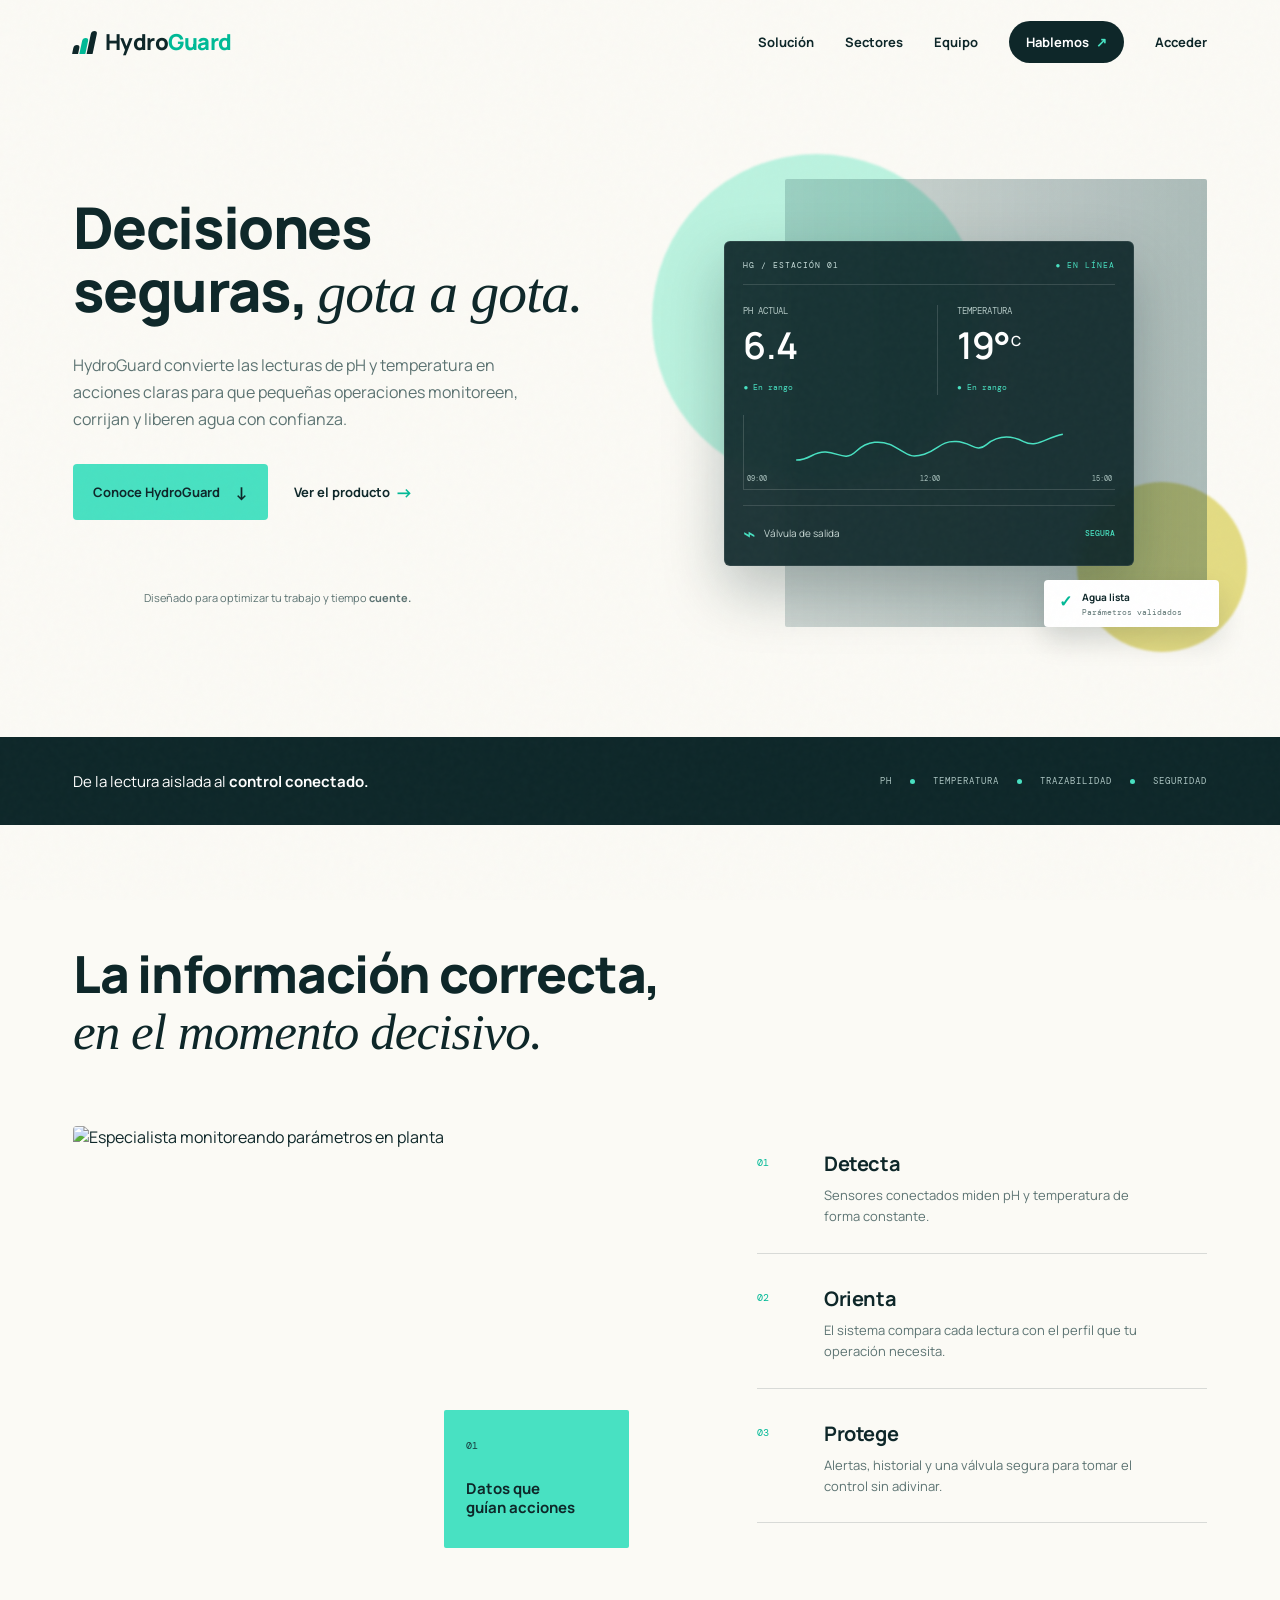
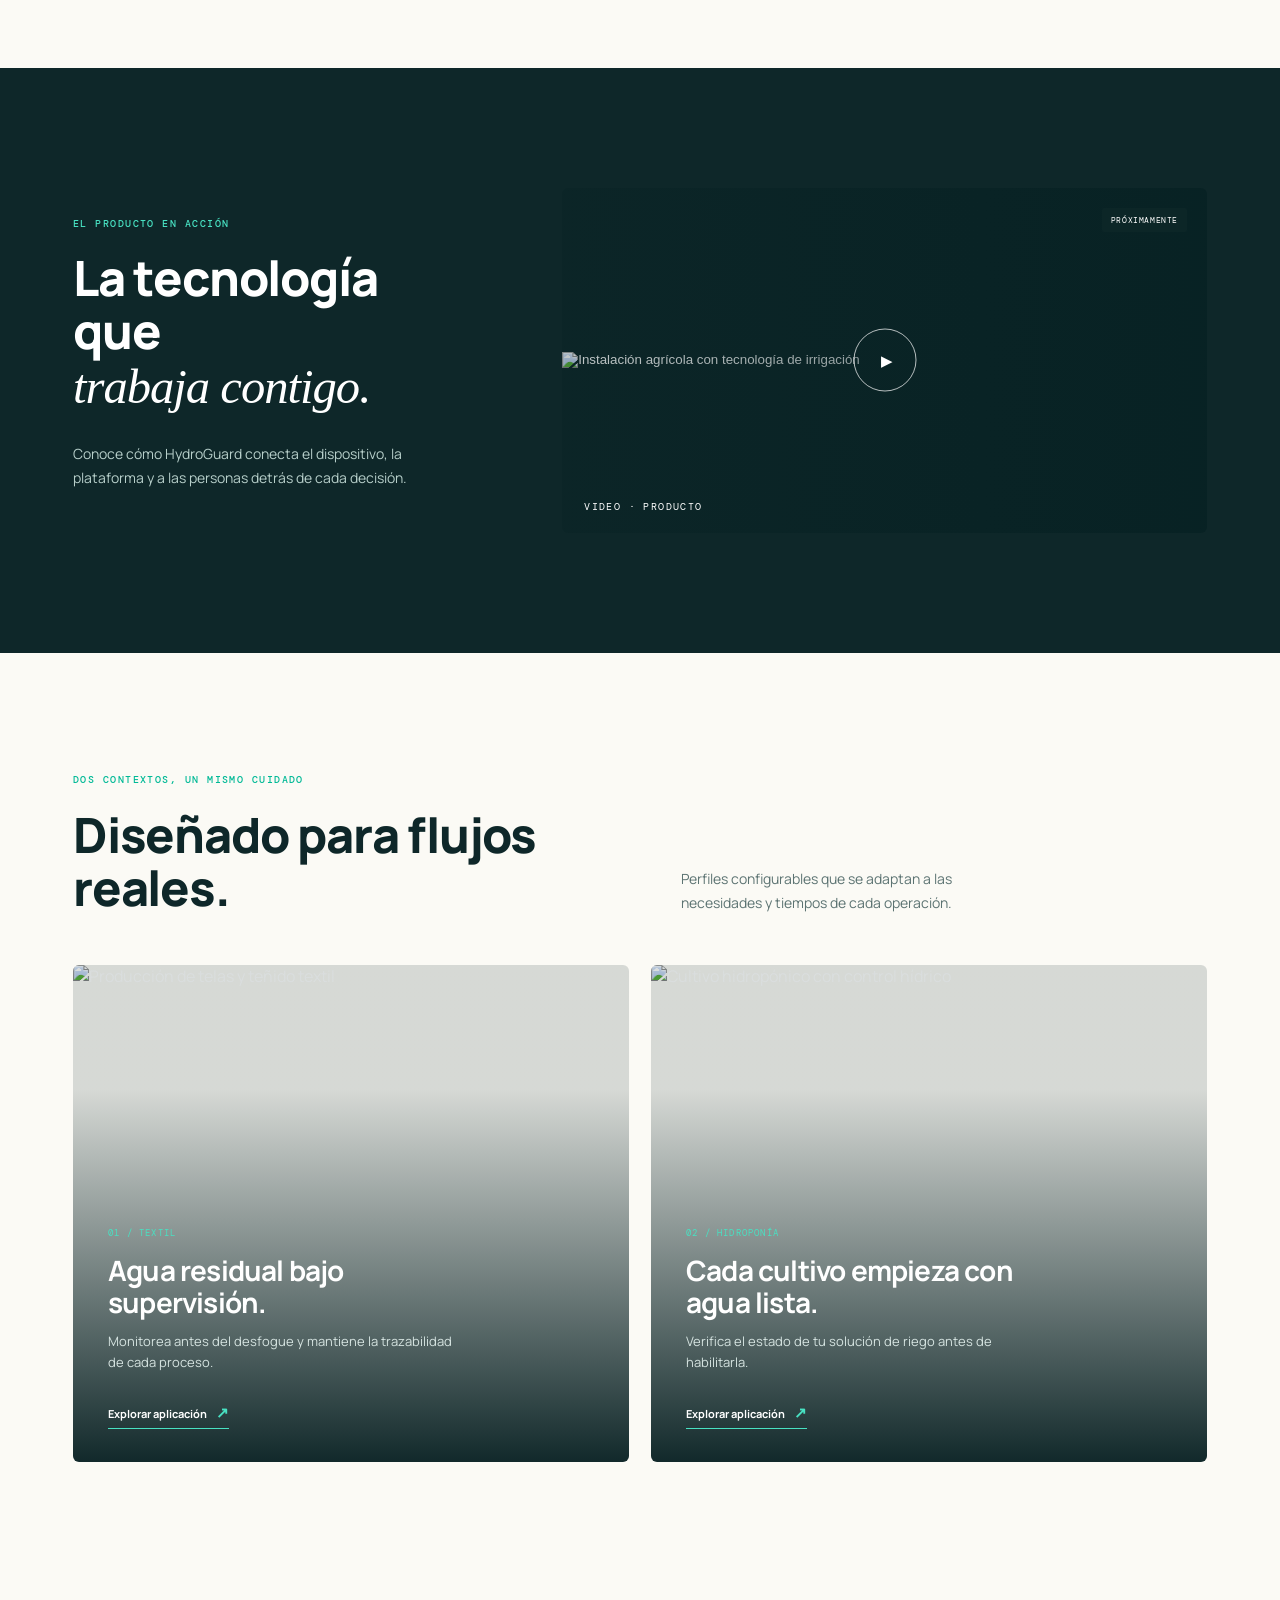
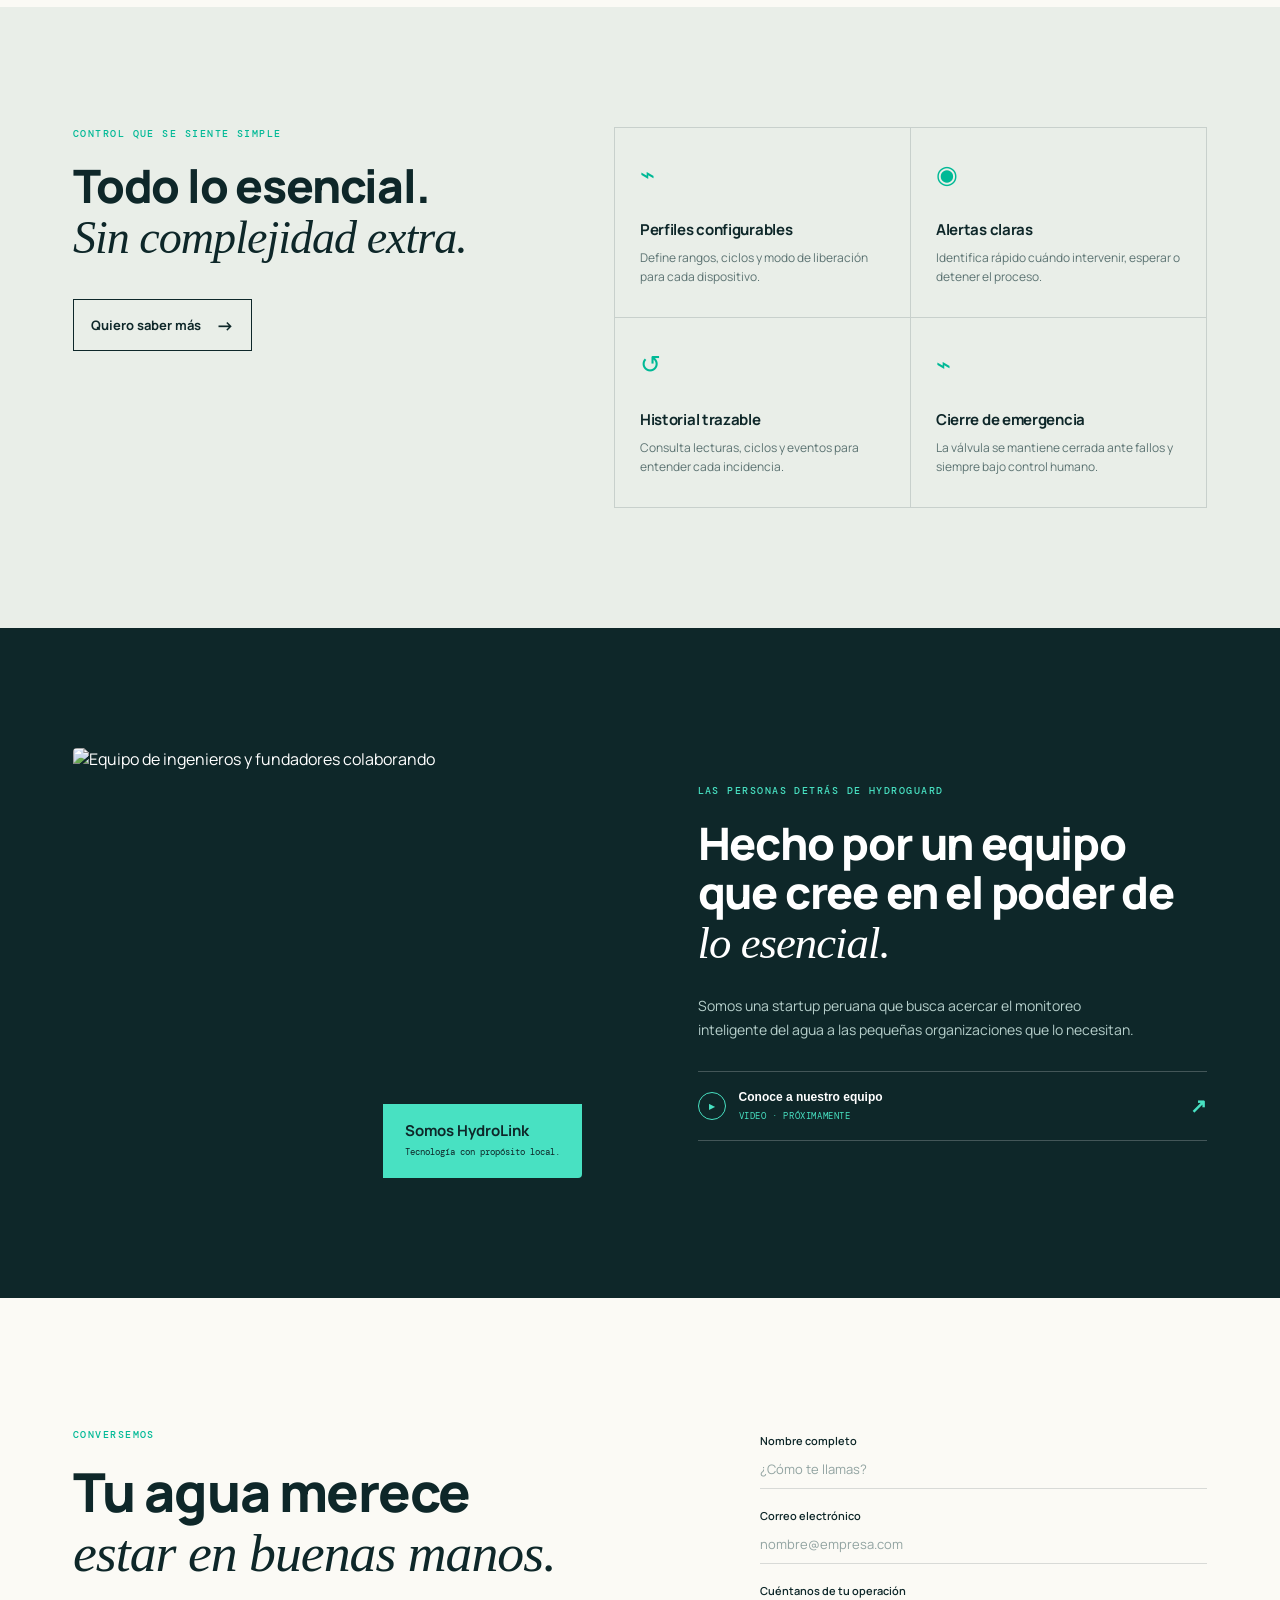
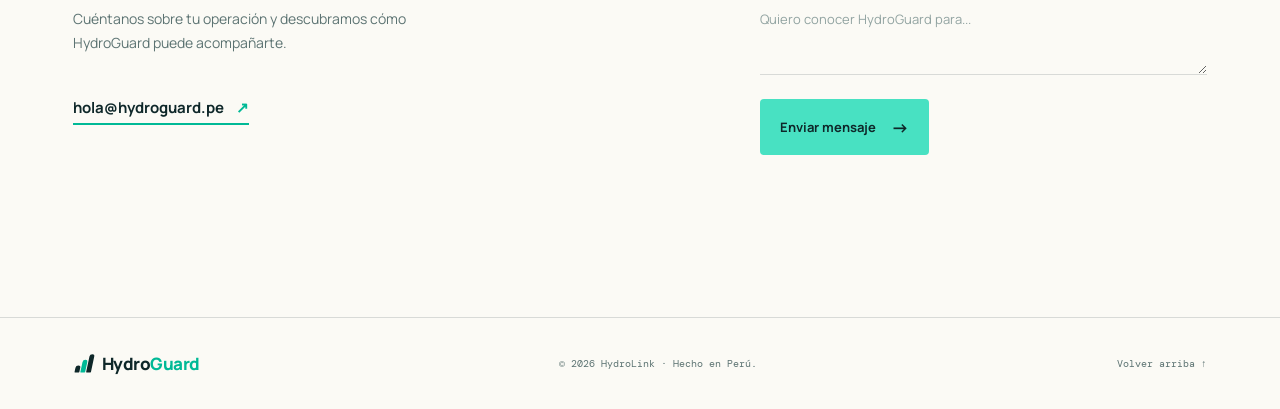
==== index.html @ d764e493 "fix(landing): link access to deployed frontend" ====
<!doctype html>
<html lang="es-PE">

<head>
  <meta charset="UTF-8" />
  <meta name="viewport" content="width=device-width, initial-scale=1.0" />
  <meta name="description"
    content="HydroGuard: monitoreo inteligente y seguro del agua para organizaciones textiles e hidropónicas." />
  <meta name="keywords"
    content="monitoreo de agua, control de pH, temperatura del agua, IoT, industria textil, hidroponía, trazabilidad" />
  <meta name="author" content="HydroLink" />
  <meta name="robots" content="index, follow" />
  <meta property="og:title" content="HydroGuard — Agua bajo control" />
  <meta property="og:description"
    content="Monitoreo, corrección controlada y trazabilidad del agua para pequeñas operaciones textiles e hidropónicas." />
  <meta property="og:locale" content="es_PE" />
  <title>HydroGuard — Agua bajo control</title>
  <link rel="icon" type="image/svg+xml"
    href="data:image/svg+xml,%3Csvg xmlns='http://www.w3.org/2000/svg' viewBox='0 0 24 24'%3E%3Crect x='2' y='14' width='5' height='8' rx='2' fill='%230e2729'/%3E%3Crect x='9.5' y='7' width='5' height='15' rx='2' fill='%2300b996'/%3E%3Crect x='17' y='0' width='5' height='22' rx='2' fill='%2348e1c2'/%3E%3C/svg%3E" />
  <link rel="preconnect" href="https://fonts.googleapis.com" />
  <link rel="preconnect" href="https://fonts.gstatic.com" crossorigin />
  <link
    href="https://fonts.googleapis.com/css2?family=DM+Mono:wght@400;500&family=Manrope:wght@400;500;600;700;800&display=swap"
    rel="stylesheet" />
  <link rel="stylesheet" href="styles.css" />
</head>

<body>
  <div class="page-noise" aria-hidden="true"></div>

  <header class="site-header">
    <a class="brand" href="#inicio" aria-label="HydroGuard, inicio">
      <span class="brand-mark"><span></span><span></span><span></span></span>
      <span>Hydro<span>Guard</span></span>
    </a>

    <button class="menu-toggle" type="button" aria-label="Abrir menú" aria-expanded="false"
      aria-controls="primary-navigation">
      <span></span><span></span>
    </button>

    <nav class="main-nav" id="primary-navigation" aria-label="Navegación principal">
      <a href="#solucion">Solución</a>
      <a href="#sectores">Sectores</a>
      <a href="#equipo">Equipo</a>
      <a class="nav-cta" href="#contacto">Hablemos <span>↗</span></a>
      <a href="https://hydroguard-admin-web-frontend.vercel.app/login">Acceder</a>
    </nav>
  </header>

  <main>
    <section class="hero" id="inicio">
      <div class="hero-copy reveal">
        <h1>Decisiones seguras, <em>gota a gota.</em></h1>
        <p class="hero-text">HydroGuard convierte las lecturas de pH y temperatura en acciones claras para que pequeñas
          operaciones monitoreen, corrijan y liberen agua con confianza.</p>
        <div class="hero-actions">
          <a class="button button-primary" href="#solucion">Conoce HydroGuard <span>↓</span></a>
          <a class="text-link" href="#producto">Ver el producto <span>→</span></a>
        </div>
        <div class="hero-trust">
          <div class="avatars" aria-hidden="true"><i></i><i></i><i></i></div>
          <p>Diseñado para optimizar tu trabajo y tiempo <strong>cuente.</strong></p>
        </div>
      </div>

      <div class="hero-visual reveal delay-1" role="img" aria-label="Panel ilustrativo de monitoreo HydroGuard">
        <div class="orb orb-one"></div>
        <div class="orb orb-two"></div>
        <div class="hero-image"></div>
        <div class="dashboard-card">
          <div class="dashboard-top"><span>HG / ESTACIÓN 01</span><span class="online">● EN LÍNEA</span></div>
          <div class="reading-grid">
            <div><small>pH actual</small><strong data-counter="6.4">6.4</strong><span class="status-good">● En
                rango</span></div>
            <div><small>Temperatura</small><strong><b data-counter="19">19</b>°<sup>C</sup></strong><span
                class="status-good">● En rango</span></div>
          </div>
          <div class="chart">
            <div class="chart-line"></div><span>09:00</span><span>12:00</span><span>15:00</span>
          </div>
          <div class="valve-row"><span class="valve-icon">⌁</span><span>Válvula de salida</span><strong>SEGURA</strong>
          </div>
        </div>
        <div class="floating-alert"><span>✓</span>
          <div><b>Agua lista</b><small>Parámetros validados</small></div>
        </div>
      </div>
    </section>

    <section class="impact-bar">
      <p>De la lectura aislada al <strong>control conectado.</strong></p>
      <div class="impact-items">
        <span>pH</span><i></i><span>Temperatura</span><i></i><span>Trazabilidad</span><i></i><span>Seguridad</span>
      </div>
    </section>

    <section class="solution section" id="solucion">
      <div class="section-heading reveal">
        <h2>La información correcta,<br /><em>en el momento decisivo.</em></h2>
      </div>
      <div class="solution-layout">
        <div class="solution-image reveal">
          <img src="https://images.unsplash.com/photo-1581091226825-a6a2a5aee158?auto=format&fit=crop&w=1100&q=80"
            alt="Especialista monitoreando parámetros en planta" loading="lazy" />
          <div class="image-badge"><span>01</span>
            <p>Datos que<br />guían acciones</p>
          </div>
        </div>
        <div class="solution-points">
          <article class="point reveal delay-1"><span>01</span>
            <div>
              <h3>Detecta</h3>
              <p>Sensores conectados miden pH y temperatura de forma constante.</p>
            </div>
          </article>
          <article class="point reveal delay-2"><span>02</span>
            <div>
              <h3>Orienta</h3>
              <p>El sistema compara cada lectura con el perfil que tu operación necesita.</p>
            </div>
          </article>
          <article class="point reveal delay-3"><span>03</span>
            <div>
              <h3>Protege</h3>
              <p>Alertas, historial y una válvula segura para tomar el control sin adivinar.</p>
            </div>
          </article>
        </div>
      </div>
    </section>

    <section class="product-video section-dark" id="producto">
      <div class="video-copy reveal">
        <p class="eyebrow">El producto en acción</p>
        <h2>La tecnología que<br /><em>trabaja contigo.</em></h2>
        <p>Conoce cómo HydroGuard conecta el dispositivo, la plataforma y a las personas detrás de cada decisión.</p>
      </div>
      <button class="video-placeholder reveal delay-1" type="button" data-video="Producto HydroGuard"
        aria-label="Reproducir video sobre el producto">
        <img src="https://images.unsplash.com/photo-1466611653911-95081537e5b7?auto=format&fit=crop&w=1200&q=85"
          alt="Instalación agrícola con tecnología de irrigación" loading="lazy" />
        <span class="play-button">▶</span><span class="video-label">VIDEO · PRODUCTO</span><span
          class="coming-soon">Próximamente</span>
      </button>
    </section>

    <section class="sectors section" id="sectores">
      <div class="sectors-intro reveal">
        <p class="eyebrow">Dos contextos, un mismo cuidado</p>
        <h2>Diseñado para flujos reales.</h2>
        <p>Perfiles configurables que se adaptan a las necesidades y tiempos de cada operación.</p>
      </div>
      <div class="sector-cards">
        <article class="sector-card textile reveal"><img
            src="https://images.unsplash.com/photo-1649588287826-4a94276afe4c?q=80&w=1170&auto=format&fit=crop&ixlib=rb-4.1.0&ixid=M3wxMjA3fDB8MHxwaG90by1wYWdlfHx8fGVufDB8fHx8fA%3D%3D"
            alt="Producción de telas y teñido textil" loading="lazy" />
          <div class="sector-content"><span class="sector-number">01 / TEXTIL</span>
            <h3>Agua residual bajo supervisión.</h3>
            <p>Monitorea antes del desfogue y mantiene la trazabilidad de cada proceso.</p><a href="https://hydroguard-admin-web-frontend.vercel.app/login">Explorar
              aplicación <span>↗</span></a>
          </div>
        </article>
        <article class="sector-card hydro reveal delay-1"><img
            src="https://images.unsplash.com/photo-1581115684262-0cd0e7d6a6b8?q=80&w=687&auto=format&fit=crop&ixlib=rb-4.1.0&ixid=M3wxMjA3fDB8MHxwaG90by1wYWdlfHx8fGVufDB8fHx8fA%3D%3D"
            alt="Cultivo hidropónico con control hídrico" loading="lazy" />
          <div class="sector-content"><span class="sector-number">02 / HIDROPONÍA</span>
            <h3>Cada cultivo empieza con agua lista.</h3>
            <p>Verifica el estado de tu solución de riego antes de habilitarla.</p><a href="https://hydroguard-admin-web-frontend.vercel.app/login">Explorar
              aplicación <span>↗</span></a>
          </div>
        </article>
      </div>
    </section>

    <section class="features section">
      <div class="features-copy reveal">
        <p class="eyebrow">Control que se siente simple</p>
        <h2>Todo lo esencial.<br /><em>Sin complejidad extra.</em></h2><a class="button button-outline"
          href="#contacto">Quiero saber más <span>→</span></a>
      </div>
      <div class="feature-grid">
        <article class="feature reveal delay-1"><span class="feature-icon">⌁</span>
          <h3>Perfiles configurables</h3>
          <p>Define rangos, ciclos y modo de liberación para cada dispositivo.</p>
        </article>
        <article class="feature reveal delay-2"><span class="feature-icon">◉</span>
          <h3>Alertas claras</h3>
          <p>Identifica rápido cuándo intervenir, esperar o detener el proceso.</p>
        </article>
        <article class="feature reveal delay-3"><span class="feature-icon">↺</span>
          <h3>Historial trazable</h3>
          <p>Consulta lecturas, ciclos y eventos para entender cada incidencia.</p>
        </article>
        <article class="feature reveal delay-4"><span class="feature-icon">⌁</span>
          <h3>Cierre de emergencia</h3>
          <p>La válvula se mantiene cerrada ante fallos y siempre bajo control humano.</p>
        </article>
      </div>
    </section>

    <section class="team section-dark" id="equipo">
      <div class="team-image reveal"><img
          src="https://images.unsplash.com/photo-1521737711867-e3b97375f902?auto=format&fit=crop&w=1100&q=85"
          alt="Equipo de ingenieros y fundadores colaborando" loading="lazy" />
        <div class="team-image-caption">Somos HydroLink<br /><span>Tecnología con propósito local.</span></div>
      </div>
      <div class="team-content reveal delay-1">
        <p class="eyebrow">Las personas detrás de HydroGuard</p>
        <h2>Hecho por un equipo que cree en el poder de <em>lo esencial.</em></h2>
        <p>Somos una startup peruana que busca acercar el monitoreo inteligente del agua a las pequeñas organizaciones
          que lo necesitan.</p><button class="team-video-link" type="button" data-video="El equipo HydroLink"><span
            class="mini-play">▶</span><span>Conoce a nuestro equipo<br /><small>VIDEO ·
              PRÓXIMAMENTE</small></span><b>↗</b></button>
      </div>
    </section>

    <section class="contact section" id="contacto">
      <div class="contact-title reveal">
        <p class="eyebrow">Conversemos</p>
        <h2>Tu agua merece<br /><em>estar en buenas manos.</em></h2>
        <p>Cuéntanos sobre tu operación y descubramos cómo HydroGuard puede acompañarte.</p><a class="email-link"
          href="mailto:hola@hydroguard.pe">hola@hydroguard.pe <span>↗</span></a>
      </div>
      <form class="contact-form reveal delay-1" id="contact-form" novalidate>
        <label>Nombre completo<input type="text" name="name" placeholder="¿Cómo te llamas?" required /></label>
        <label>Correo electrónico<input type="email" name="email" placeholder="nombre@empresa.com" required /></label>
        <label>Cuéntanos de tu operación<textarea name="message" placeholder="Quiero conocer HydroGuard para..."
            rows="3" required></textarea></label>
        <button class="button button-primary" type="submit">Enviar mensaje <span>→</span></button>
        <p class="form-message" role="status" aria-live="polite"></p>
      </form>
    </section>
  </main>

  <footer><a class="brand" href="#inicio"><span
        class="brand-mark"><span></span><span></span><span></span></span><span>Hydro<span>Guard</span></span></a>
    <p>© <span id="year"></span> HydroLink · Hecho en Perú.</p><a href="#inicio">Volver arriba ↑</a>
  </footer>

  <dialog class="video-modal" id="video-modal">
    <div class="modal-content">
      <button class="modal-close" type="button" aria-label="Cerrar">×</button>
      <span class="modal-play">▶</span>
      <p class="eyebrow">VIDEO PRÓXIMAMENTE</p>
      <h2 id="modal-title">Video</h2>
      <p>Este espacio está reservado para el video oficial.</p>
    </div>
  </dialog>
  <script src="script.js"></script>
</body>

</html>
---- styles.css ----
:root {
  --ink: #0e2729;
  --ink-2: #163b3d;
  --aqua: #48e1c2;
  --aqua-deep: #00b996;
  --cream: #f4f1e8;
  --paper: #fbfaf5;
  --line: rgba(14, 39, 41, 0.15);
  --muted: #5c7372;
  --heading: 'Manrope', sans-serif;
  --mono: 'DM Mono', monospace;
}

* {
  box-sizing: border-box;
}

html {
  scroll-behavior: smooth;
  scroll-padding-top: 90px;
}

body {
  margin: 0;
  background: var(--paper);
  color: var(--ink);
  font-family: var(--heading);
  overflow-x: hidden;
}

.page-noise {
  pointer-events: none;
  position: fixed;
  z-index: 5;
  inset: 0;
  opacity: 0.028;
  background-image: url("data:image/svg+xml,%3Csvg viewBox='0 0 180 180' xmlns='http://www.w3.org/2000/svg'%3E%3Cfilter id='n'%3E%3CfeTurbulence type='fractalNoise' baseFrequency='.8' numOctaves='4' stitchTiles='stitch'/%3E%3C/filter%3E%3Crect width='100%25' height='100%25' filter='url(%23n)' opacity='.8'/%3E%3C/svg%3E");
}

.site-header {
  height: 84px;
  max-width: 1360px;
  margin: auto;
  padding: 0 5.7vw;
  display: flex;
  align-items: center;
  justify-content: space-between;
  position: relative;
  z-index: 10;
}

.brand {
  font-weight: 800;
  font-size: 22px;
  letter-spacing: -0.5px;
  text-decoration: none;
  color: var(--ink);
  display: flex;
  align-items: center;
  gap: 10px;
}

.brand > span:last-child span {
  color: var(--aqua-deep);
}

.brand-mark {
  display: inline-flex;
  align-items: flex-end;
  gap: 2px;
  width: 22px;
  height: 24px;
}

.brand-mark span {
  display: block;
  width: 6px;
  background: var(--ink);
  border-radius: 5px 5px 1px 1px;
  transform: skew(-12deg);
}

.brand-mark span:nth-child(1) { height: 9px; }
.brand-mark span:nth-child(2) { height: 16px; background: var(--aqua-deep); }
.brand-mark span:nth-child(3) { height: 23px; }

.main-nav {
  display: flex;
  align-items: center;
  gap: 31px;
}

.main-nav a {
  color: var(--ink);
  font-size: 13px;
  font-weight: 700;
  text-decoration: none;
  transition: color 0.2s ease;
}

.main-nav a:hover {
  color: var(--aqua-deep);
}

.main-nav .nav-cta {
  background: var(--ink);
  color: #fff;
  border-radius: 99px;
  padding: 12px 17px;
  transition: background 0.2s ease, transform 0.2s ease;
}

.main-nav .nav-cta:hover {
  background: var(--ink-2);
  color: #fff;
  transform: translateY(-2px);
}

.nav-cta span {
  color: var(--aqua);
  margin-left: 4px;
}

.menu-toggle {
  display: none;
  background: none;
  border: 0;
  width: 42px;
  height: 40px;
  cursor: pointer;
}

.menu-toggle span {
  display: block;
  width: 26px;
  height: 2px;
  background: var(--ink);
  margin: 6px auto;
  transition: transform 0.25s ease;
}

.hero {
  max-width: 1360px;
  min-height: 650px;
  margin: auto;
  padding: 70px 5.7vw 85px;
  display: grid;
  grid-template-columns: 1fr 1.06fr;
  align-items: center;
  gap: 55px;
}

.eyebrow {
  font: 500 10px var(--mono);
  letter-spacing: 1.45px;
  text-transform: uppercase;
  margin: 0 0 21px;
  color: var(--aqua-deep);
}

.pulse {
  width: 7px;
  height: 7px;
  background: var(--aqua-deep);
  display: inline-block;
  border-radius: 50%;
  margin-right: 8px;
  box-shadow: 0 0 0 4px rgba(0, 185, 150, 0.13);
  animation: pulse 2s infinite;
}

.hero h1,
.section h2,
.section-dark h2 {
  font-size: clamp(38px, 4.5vw, 64px);
  line-height: 1.1;
  letter-spacing: -1.6px;
  margin: 0;
  font-weight: 800;
}

.hero h1 em,
.section h2 em,
.section-dark h2 em {
  font-family: Georgia, serif;
  font-weight: 400;
  letter-spacing: -1px;
  font-style: italic;
}

.hero-text {
  font-size: 16px;
  line-height: 1.7;
  max-width: 490px;
  color: var(--muted);
  margin: 27px 0 31px;
}

.hero-actions {
  display: flex;
  align-items: center;
  gap: 26px;
}

.button {
  border: 0;
  text-decoration: none;
  display: inline-flex;
  align-items: center;
  justify-content: center;
  gap: 15px;
  padding: 16px 20px;
  border-radius: 4px;
  font: 700 13px var(--heading);
  cursor: pointer;
  transition: transform 0.25s, background 0.25s, box-shadow 0.25s;
}

.button:hover {
  transform: translateY(-3px);
  box-shadow: 0 8px 20px rgba(0, 185, 150, 0.25);
}

.button-primary {
  color: var(--ink);
  background: var(--aqua);
}

.button-primary span,
.button-outline span {
  font-size: 18px;
}

.text-link {
  color: var(--ink);
  text-decoration: none;
  font-size: 13px;
  font-weight: 700;
  display: inline-flex;
  align-items: center;
  transition: color 0.2s ease;
}

.text-link:hover {
  color: var(--aqua-deep);
}

.text-link span {
  color: var(--aqua-deep);
  font-size: 18px;
  margin-left: 5px;
  transition: transform 0.2s ease;
}

.text-link:hover span {
  transform: translateX(4px);
}

.hero-trust {
  display: flex;
  align-items: center;
  margin-top: 65px;
  gap: 12px;
}

.hero-trust p {
  font-size: 11px;
  color: var(--muted);
  margin: 0;
}

.avatars {
  display: flex;
}

.avatars i {
  display: block;
  width: 25px;
  height: 25px;
  border-radius: 50%;
  border: 2px solid var(--paper);
  margin-left: -8px;
  background-size: cover;
  background-position: center;
}

.avatars i:first-child {
  margin: 0;
  background-image: url('https://images.unsplash.com/photo-1494790108377-be9c29b29330?auto=format&fit=crop&w=100&q=70');
}

.avatars i:nth-child(2) {
  background-image: url('https://images.unsplash.com/photo-1500648767791-00dcc994a43e?auto=format&fit=crop&w=100&q=70');
}

.avatars i:last-child {
  background-image: url('https://images.unsplash.com/photo-1534528741775-53994a69daeb?auto=format&fit=crop&w=100&q=70');
}

.hero-visual {
  height: 498px;
  position: relative;
  display: flex;
  align-items: center;
  justify-content: center;
}

.hero-image {
  position: absolute;
  width: 76%;
  height: 90%;
  right: 0;
  top: 5%;
  background: linear-gradient(90deg, rgba(5, 54, 57, 0.18), rgba(5, 54, 57, 0.32)),
    url('https://images.unsplash.com/photo-1563920443079-783e5c786b83?auto=format&fit=crop&w=1200&q=85') center/cover;
  border-radius: 2px;
}

.orb {
  position: absolute;
  border-radius: 50%;
  filter: blur(1px);
}

.orb-one {
  width: 330px;
  height: 330px;
  background: #bbf2df;
  left: 0;
  top: 0;
}

.orb-two {
  width: 170px;
  height: 170px;
  background: #e3db83;
  right: -40px;
  bottom: 0;
}

.dashboard-card {
  z-index: 1;
  width: min(410px, 85%);
  padding: 18px;
  background: rgba(14, 39, 41, 0.93);
  backdrop-filter: blur(8px);
  color: #fff;
  border-radius: 6px;
  box-shadow: 0 25px 60px rgba(7, 36, 38, 0.27);
  align-self: center;
  border: 1px solid rgba(255, 255, 255, 0.08);
}

.dashboard-top {
  display: flex;
  justify-content: space-between;
  font: 400 8px var(--mono);
  letter-spacing: 1px;
  color: #c7ddda;
  border-bottom: 1px solid rgba(255, 255, 255, 0.13);
  padding-bottom: 14px;
}

.online {
  color: var(--aqua);
}

.reading-grid {
  display: grid;
  grid-template-columns: 1fr 1fr;
  gap: 15px;
  padding: 20px 0;
}

.reading-grid div + div {
  border-left: 1px solid rgba(255, 255, 255, 0.14);
  padding-left: 19px;
}

.reading-grid small {
  display: block;
  color: #b2c7c4;
  font: 400 9px var(--mono);
  text-transform: uppercase;
}

.reading-grid strong {
  display: block;
  font: 600 37px var(--heading);
  letter-spacing: -0.8px;
  margin: 3px 0;
}

.reading-grid strong b {
  font: inherit;
}

.reading-grid sup {
  font-size: 14px;
}

.status-good {
  font: 400 8px var(--mono);
  color: var(--aqua);
}

.chart {
  height: 75px;
  border-left: 1px solid rgba(255, 255, 255, 0.15);
  border-bottom: 1px solid rgba(255, 255, 255, 0.15);
  position: relative;
  display: flex;
  justify-content: space-between;
  align-items: flex-end;
  padding: 0 3px 6px;
  color: #a9c1bd;
  font: 7px var(--mono);
}

.chart-line {
  position: absolute;
  left: 0;
  right: 0;
  top: 14px;
  height: 40px;
  background: url("data:image/svg+xml,%3Csvg viewBox='0 0 360 54' xmlns='http://www.w3.org/2000/svg'%3E%3Cpath d='M0 42 C20 42 22 30 40 31 S66 44 81 30 S115 14 133 24 S153 40 173 34 S194 16 216 17 S242 33 257 21 S289 8 307 17 S336 12 360 7' fill='none' stroke='%2348e1c2' stroke-width='2'/%3E%3C/svg%3E") center/100% 100% no-repeat;
}

.valve-row {
  display: flex;
  gap: 8px;
  align-items: center;
  margin-top: 15px;
  padding-top: 13px;
  border-top: 1px solid rgba(255, 255, 255, 0.13);
  font-size: 10px;
  color: #c8d8d5;
}

.valve-row strong {
  margin-left: auto;
  color: var(--aqua);
  font: 500 8px var(--mono);
}

.valve-icon {
  color: var(--aqua);
  font-size: 21px;
}

.floating-alert {
  position: absolute;
  z-index: 2;
  display: flex;
  gap: 10px;
  right: -12px;
  bottom: 25px;
  background: #fff;
  padding: 10px 15px;
  box-shadow: 0 13px 28px rgba(3, 30, 30, 0.15);
  min-width: 175px;
  border-radius: 4px;
}

.floating-alert > span {
  color: var(--aqua-deep);
  font-weight: bold;
}

.floating-alert b,
.floating-alert small {
  display: block;
}

.floating-alert b {
  font-size: 10px;
}

.floating-alert small {
  font: 8px var(--mono);
  color: var(--muted);
  margin-top: 3px;
}

.impact-bar {
  background: var(--ink);
  color: #fff;
  min-height: 88px;
  padding: 0 5.7vw;
  display: flex;
  align-items: center;
  justify-content: space-between;
  gap: 25px;
}

.impact-bar p {
  font-size: 15px;
  margin: 0;
}

.impact-items {
  display: flex;
  align-items: center;
  gap: 18px;
  font: 9px var(--mono);
  letter-spacing: 1px;
  text-transform: uppercase;
  color: #acc5c2;
}

.impact-items i {
  width: 5px;
  height: 5px;
  border-radius: 50%;
  background: var(--aqua);
}

.section {
  max-width: 1360px;
  margin: auto;
  padding: 120px 5.7vw;
}

.section-heading {
  display: flex;
  align-items: flex-end;
  justify-content: space-between;
  margin-bottom: 65px;
}

.section-heading h2 {
  font-size: clamp(34px, 4vw, 54px);
  letter-spacing: -1.2px;
}

.solution-layout {
  display: grid;
  grid-template-columns: 1.05fr 0.85fr;
  gap: 10vw;
  align-items: center;
}

.solution-image {
  position: relative;
  height: 422px;
}

.solution-image img {
  width: 89%;
  height: 100%;
  object-fit: cover;
  border-radius: 4px;
}

.image-badge {
  position: absolute;
  right: 0;
  bottom: 0;
  background: var(--aqua);
  padding: 22px;
  width: 185px;
  min-height: 138px;
  border-radius: 2px;
}

.image-badge span {
  font: 10px var(--mono);
  color: var(--ink-2);
}

.image-badge p {
  font-size: 15px;
  line-height: 1.3;
  margin: 25px 0 0;
  font-weight: 700;
}

.solution-points {
  display: grid;
  gap: 31px;
}

.point {
  display: grid;
  grid-template-columns: 48px 1fr;
  gap: 19px;
  padding-bottom: 25px;
  border-bottom: 1px solid var(--line);
}

.point > span {
  font: 10px var(--mono);
  color: var(--aqua-deep);
  padding-top: 6px;
}

.point h3 {
  font-size: 20px;
  margin: 0 0 8px;
  letter-spacing: -0.4px;
}

.point p {
  color: var(--muted);
  font-size: 13px;
  line-height: 1.65;
  margin: 0;
  max-width: 320px;
}

.section-dark {
  background: var(--ink);
  color: #fff;
  padding: 120px max(5.7vw, calc((100vw - 1205px) / 2));
  display: grid;
  grid-template-columns: 0.75fr 1.25fr;
  gap: 8vw;
  align-items: center;
}

.section-dark .eyebrow {
  color: var(--aqua);
}

.section-dark h2 {
  font-size: clamp(34px, 3.8vw, 52px);
  letter-spacing: -1.2px;
}

.video-copy > p:last-child {
  color: #b7cfca;
  font-size: 14px;
  line-height: 1.7;
  max-width: 360px;
  margin-top: 28px;
}

.video-placeholder {
  padding: 0;
  border: 0;
  background: none;
  cursor: pointer;
  height: 345px;
  position: relative;
  text-align: left;
  color: #fff;
  overflow: hidden;
  border-radius: 6px;
}

.video-placeholder:after {
  content: '';
  position: absolute;
  inset: 0;
  background: linear-gradient(90deg, rgba(4, 31, 33, 0.25), rgba(4, 31, 33, 0.63));
}

.video-placeholder img {
  width: 100%;
  height: 100%;
  object-fit: cover;
  transition: transform 0.5s;
}

.video-placeholder:hover img {
  transform: scale(1.04);
}

.play-button,
.video-label,
.coming-soon {
  position: absolute;
  z-index: 1;
}

.play-button {
  left: 50%;
  top: 50%;
  transform: translate(-50%, -50%);
  width: 63px;
  height: 63px;
  border: 1px solid rgba(255, 255, 255, 0.7);
  border-radius: 50%;
  display: grid;
  place-items: center;
  padding-left: 4px;
  font-size: 15px;
  transition: background 0.25s, border-color 0.25s, transform 0.25s;
}

.video-placeholder:hover .play-button {
  background: var(--aqua);
  color: var(--ink);
  border-color: var(--aqua);
  transform: translate(-50%, -50%) scale(1.08);
}

.video-label {
  left: 22px;
  bottom: 20px;
  font: 10px var(--mono);
  letter-spacing: 1.4px;
}

.coming-soon {
  right: 20px;
  top: 20px;
  background: rgba(14, 39, 41, 0.75);
  padding: 7px 9px;
  font: 8px var(--mono);
  letter-spacing: 0.6px;
  text-transform: uppercase;
  border-radius: 2px;
}

.sectors {
  padding-bottom: 145px;
}

.sectors-intro {
  display: grid;
  grid-template-columns: 1.1fr 1fr;
  gap: 30px;
  align-items: end;
  margin-bottom: 50px;
}

.sectors-intro .eyebrow {
  grid-column: span 2;
  margin-bottom: -8px;
}

.sectors-intro h2 {
  font-size: clamp(34px, 3.8vw, 52px);
  letter-spacing: -1.2px;
}

.sectors-intro > p:last-child {
  font-size: 14px;
  line-height: 1.7;
  color: var(--muted);
  max-width: 345px;
  margin: 0;
}

.sector-cards {
  display: grid;
  grid-template-columns: 1fr 1fr;
  gap: 22px;
}

.sector-card {
  min-height: 497px;
  position: relative;
  overflow: hidden;
  color: #fff;
  border-radius: 6px;
}

.sector-card:after {
  content: '';
  position: absolute;
  inset: 0;
  background: linear-gradient(0deg, rgba(3, 28, 30, 0.94), rgba(3, 28, 30, 0.15) 75%);
}

.sector-card img {
  position: absolute;
  inset: 0;
  width: 100%;
  height: 100%;
  object-fit: cover;
  transition: transform 0.6s ease;
}

.sector-card:hover img {
  transform: scale(1.05);
}

.sector-content {
  position: absolute;
  z-index: 1;
  left: 35px;
  right: 35px;
  bottom: 33px;
}

.sector-number {
  font: 9px var(--mono);
  letter-spacing: 1.2px;
  color: var(--aqua);
}

.sector-content h3 {
  font-size: 28px;
  letter-spacing: -0.8px;
  max-width: 330px;
  line-height: 1.15;
  margin: 13px 0;
}

.sector-content p {
  font-size: 13px;
  line-height: 1.6;
  color: #d5e3e0;
  max-width: 345px;
}

.sector-content a {
  display: inline-block;
  color: #fff;
  margin-top: 16px;
  font-size: 11px;
  font-weight: 700;
  text-decoration: none;
  border-bottom: 1px solid var(--aqua);
  padding-bottom: 5px;
  transition: color 0.2s ease;
}

.sector-content a:hover {
  color: var(--aqua);
}

.sector-content a span {
  color: var(--aqua);
  margin-left: 7px;
  font-size: 15px;
  transition: transform 0.2s ease;
  display: inline-block;
}

.sector-content a:hover span {
  transform: translate(2px, -2px);
}

.features {
  display: grid;
  grid-template-columns: 0.94fr 1.35fr;
  gap: 10vw;
  background: #e9eee8;
  max-width: none;
  padding-left: max(5.7vw, calc((100vw - 1205px) / 2));
  padding-right: max(5.7vw, calc((100vw - 1205px) / 2));
}

.features h2 {
  font-size: clamp(34px, 3.6vw, 50px);
  margin-bottom: 35px;
  letter-spacing: -1.2px;
}

.button-outline {
  color: var(--ink);
  border: 1px solid var(--ink);
  border-radius: 0;
  background: transparent;
  padding: 13px 17px;
  transition: all 0.25s ease;
}

.button-outline:hover {
  background: var(--ink);
  color: #fff;
}

.feature-grid {
  display: grid;
  grid-template-columns: 1fr 1fr;
  gap: 0;
  border-top: 1px solid var(--line);
  border-left: 1px solid var(--line);
}

.feature {
  padding: 28px 25px;
  min-height: 190px;
  border-right: 1px solid var(--line);
  border-bottom: 1px solid var(--line);
  transition: background 0.2s ease;
}

.feature:hover {
  background: rgba(255, 255, 255, 0.4);
}

.feature-icon {
  color: var(--aqua-deep);
  font-size: 25px;
}

.feature h3 {
  font-size: 15px;
  margin: 28px 0 8px;
  letter-spacing: -0.3px;
}

.feature p {
  font-size: 12px;
  line-height: 1.65;
  color: var(--muted);
  margin: 0;
}

.team {
  grid-template-columns: 1fr 1fr;
  gap: 9vw;
}

.team-image {
  height: 430px;
  position: relative;
  border-radius: 4px;
  overflow: hidden;
}

.team-image img {
  height: 100%;
  width: 100%;
  object-fit: cover;
  filter: grayscale(0.25);
}

.team-image-caption {
  position: absolute;
  bottom: 0;
  right: 0;
  padding: 18px 22px;
  background: var(--aqua);
  color: var(--ink);
  font-size: 15px;
  font-weight: 700;
  line-height: 1.25;
}

.team-image-caption span {
  font: 400 9px var(--mono);
}

.team-content h2 {
  font-size: clamp(34px, 3.5vw, 50px);
  letter-spacing: -1.2px;
}

.team-content > p:last-of-type {
  color: #b6cfcb;
  line-height: 1.7;
  font-size: 14px;
  margin: 25px 0 30px;
  max-width: 440px;
}

.team-video-link {
  border: 0;
  border-top: 1px solid rgba(255, 255, 255, 0.22);
  border-bottom: 1px solid rgba(255, 255, 255, 0.22);
  background: transparent;
  color: #fff;
  width: 100%;
  padding: 16px 0;
  display: flex;
  align-items: center;
  text-align: left;
  gap: 13px;
  cursor: pointer;
  transition: background 0.2s ease;
}

.team-video-link:hover {
  background: rgba(255, 255, 255, 0.04);
}

.mini-play {
  width: 28px;
  height: 28px;
  border: 1px solid var(--aqua);
  color: var(--aqua);
  border-radius: 50%;
  display: grid;
  place-items: center;
  font-size: 8px;
}

.team-video-link span:nth-child(2) {
  font-size: 12px;
  font-weight: 700;
  line-height: 1.5;
}

.team-video-link small {
  font: 9px var(--mono);
  letter-spacing: 0.6px;
  color: var(--aqua);
}

.team-video-link b {
  margin-left: auto;
  color: var(--aqua);
  font-size: 20px;
  transition: transform 0.2s ease;
}

.team-video-link:hover b {
  transform: translate(2px, -2px);
}

.contact {
  display: grid;
  grid-template-columns: 1.1fr 0.9fr;
  gap: 11vw;
  padding-top: 130px;
  padding-bottom: 125px;
}

.contact h2 {
  font-size: clamp(38px, 4.2vw, 56px);
  letter-spacing: -1.2px;
  margin-bottom: 24px;
}

.contact-title > p:last-of-type {
  font-size: 14px;
  line-height: 1.7;
  color: var(--muted);
  max-width: 385px;
}

.email-link {
  display: inline-block;
  color: var(--ink);
  font-size: 15px;
  font-weight: 700;
  text-decoration: none;
  border-bottom: 2px solid var(--aqua-deep);
  margin-top: 28px;
  padding-bottom: 5px;
  transition: color 0.2s ease;
}

.email-link:hover {
  color: var(--aqua-deep);
}

.email-link span {
  color: var(--aqua-deep);
  margin-left: 9px;
  display: inline-block;
  transition: transform 0.2s ease;
}

.email-link:hover span {
  transform: translate(2px, -2px);
}

.contact-form {
  display: grid;
  gap: 19px;
  padding-top: 5px;
}

.contact-form label {
  font: 600 11px var(--heading);
  color: var(--ink);
}

.contact-form input,
.contact-form textarea {
  display: block;
  width: 100%;
  border: 0;
  border-bottom: 1px solid var(--line);
  background: transparent;
  padding: 12px 0 10px;
  font: 13px var(--heading);
  outline: 0;
  color: var(--ink);
  resize: vertical;
  transition: border-color 0.2s ease;
}

.contact-form input:focus,
.contact-form textarea:focus {
  border-color: var(--aqua-deep);
}

.contact-form input::placeholder,
.contact-form textarea::placeholder {
  color: #91a3a1;
}

.contact-form .button {
  justify-self: start;
  margin-top: 5px;
}

.form-message {
  margin: 0;
  font-size: 13px;
  color: var(--aqua-deep);
  min-height: 18px;
  font-weight: 600;
}

footer {
  border-top: 1px solid var(--line);
  padding: 29px 5.7vw;
  display: flex;
  justify-content: space-between;
  align-items: center;
  gap: 25px;
}

footer .brand {
  font-size: 17px;
}

footer .brand-mark {
  transform: scale(0.8);
  margin-right: -3px;
}

footer p,
footer > a:last-child {
  font: 10px var(--mono);
  color: var(--muted);
  text-decoration: none;
  transition: color 0.2s ease;
}

footer > a:last-child:hover {
  color: var(--aqua-deep);
}

.video-modal {
  border: 0;
  background: transparent;
  padding: 0;
  width: min(580px, calc(100% - 35px));
  color: #fff;
  overflow: visible;
}

.video-modal::backdrop {
  background: rgba(4, 20, 21, 0.8);
  backdrop-filter: blur(5px);
}

.modal-content {
  position: relative;
  background: var(--ink);
  padding: 60px 40px 50px;
  text-align: center;
  box-shadow: 0 20px 70px rgba(0, 0, 0, 0.45);
  border: 1px solid rgba(72, 225, 194, 0.2);
  border-radius: 8px;
}

.modal-content h2 {
  font-size: 32px;
  margin: 18px 0 8px;
  letter-spacing: -0.8px;
}

.modal-content p:last-child {
  color: #b8cbc8;
  font-size: 14px;
}

.modal-play {
  display: grid;
  place-items: center;
  margin: auto;
  width: 55px;
  height: 55px;
  border: 1px solid var(--aqua);
  color: var(--aqua);
  border-radius: 50%;
  font-size: 13px;
}

.modal-close {
  position: absolute;
  right: 16px;
  top: 16px;
  width: 36px;
  height: 36px;
  border-radius: 50%;
  border: 1px solid rgba(255, 255, 255, 0.2);
  background: rgba(255, 255, 255, 0.08);
  color: #fff;
  font-size: 22px;
  display: flex;
  align-items: center;
  justify-content: center;
  cursor: pointer;
  transition: all 0.2s ease;
  line-height: 1;
}

.modal-close:hover {
  background: var(--aqua);
  color: var(--ink);
  border-color: var(--aqua);
}

.reveal {
  opacity: 0;
  transform: translateY(24px);
  transition: opacity 0.7s ease, transform 0.7s ease;
}

.reveal.is-visible {
  opacity: 1;
  transform: translateY(0);
}

.delay-1 { transition-delay: 0.12s; }
.delay-2 { transition-delay: 0.22s; }
.delay-3 { transition-delay: 0.32s; }
.delay-4 { transition-delay: 0.42s; }

@keyframes pulse {
  50% {
    box-shadow: 0 0 0 8px rgba(0, 185, 150, 0);
  }
}

@media (prefers-reduced-motion: reduce) {
  .reveal {
    opacity: 1 !important;
    transform: none !important;
    transition: none !important;
  }
}

@media (max-width: 800px) {
  .site-header {
    height: 72px;
  }
  .menu-toggle {
    display: block;
  }
  .main-nav {
    display: none;
    position: absolute;
    top: 67px;
    left: 5.7vw;
    right: 5.7vw;
    padding: 18px;
    background: var(--ink);
    flex-direction: column;
    align-items: stretch;
    gap: 14px;
    box-shadow: 0 18px 30px rgba(0, 0, 0, 0.15);
    border-radius: 6px;
  }
  .main-nav.open {
    display: flex;
  }
  .main-nav a {
    color: #fff;
    padding: 7px;
  }
  .main-nav .nav-cta {
    text-align: center;
    background: var(--aqua);
    color: var(--ink);
  }
  .hero {
    grid-template-columns: 1fr;
    padding-top: 55px;
    gap: 45px;
  }
  .hero-visual {
    height: 410px;
  }
  .hero-image {
    width: 84%;
  }
  .dashboard-card {
    margin-left: -20px;
  }
  .impact-bar {
    padding-top: 23px;
    padding-bottom: 23px;
    flex-direction: column;
    align-items: flex-start;
  }
  .impact-items {
    gap: 10px;
    flex-wrap: wrap;
  }
  .section {
    padding-top: 85px;
    padding-bottom: 85px;
  }
  .section-heading {
    margin-bottom: 40px;
  }
  .solution-layout,
  .section-dark,
  .features,
  .team,
  .contact {
    grid-template-columns: 1fr;
    gap: 45px;
  }
  .solution-image {
    height: 370px;
  }
  .section-dark {
    padding-top: 80px;
    padding-bottom: 80px;
  }
  .video-placeholder {
    height: 280px;
  }
  .sectors-intro {
    grid-template-columns: 1fr;
    gap: 15px;
  }
  .sectors-intro .eyebrow {
    grid-column: auto;
    margin-bottom: 5px;
  }
  .sector-cards {
    grid-template-columns: 1fr;
  }
  .sector-card {
    min-height: 415px;
  }
  .features {
    gap: 45px;
  }
  .team-image {
    height: 330px;
  }
  .contact {
    gap: 50px;
  }
  footer {
    flex-wrap: wrap;
  }
  .contact-form .button {
    width: 100%;
  }
}

@media (max-width: 490px) {
  .hero {
    padding-top: 35px;
  }
  .hero h1 {
    letter-spacing: -1px;
  }
  .hero h1 em {
    letter-spacing: -0.6px;
  }
  .hero-actions {
    align-items: flex-start;
    flex-direction: column;
    gap: 18px;
  }
  .hero-trust {
    margin-top: 40px;
  }
  .hero-visual {
    height: 350px;
  }
  .dashboard-card {
    width: 92%;
    padding: 14px;
  }
  .reading-grid strong {
    font-size: 31px;
  }
  .floating-alert {
    right: -3px;
    bottom: 6px;
  }
  .solution-image {
    height: 290px;
  }
  .solution-image img {
    width: 93%;
  }
  .image-badge {
    padding: 15px;
    min-height: 105px;
    width: 150px;
  }
  .image-badge p {
    font-size: 12px;
    margin-top: 16px;
  }
  .video-placeholder {
    height: 225px;
  }
  .feature-grid {
    grid-template-columns: 1fr;
  }
  .sector-content {
    left: 24px;
    right: 24px;
  }
  .contact h2 {
    letter-spacing: -1px;
  }
  .contact h2 em {
    letter-spacing: -0.6px;
  }
}
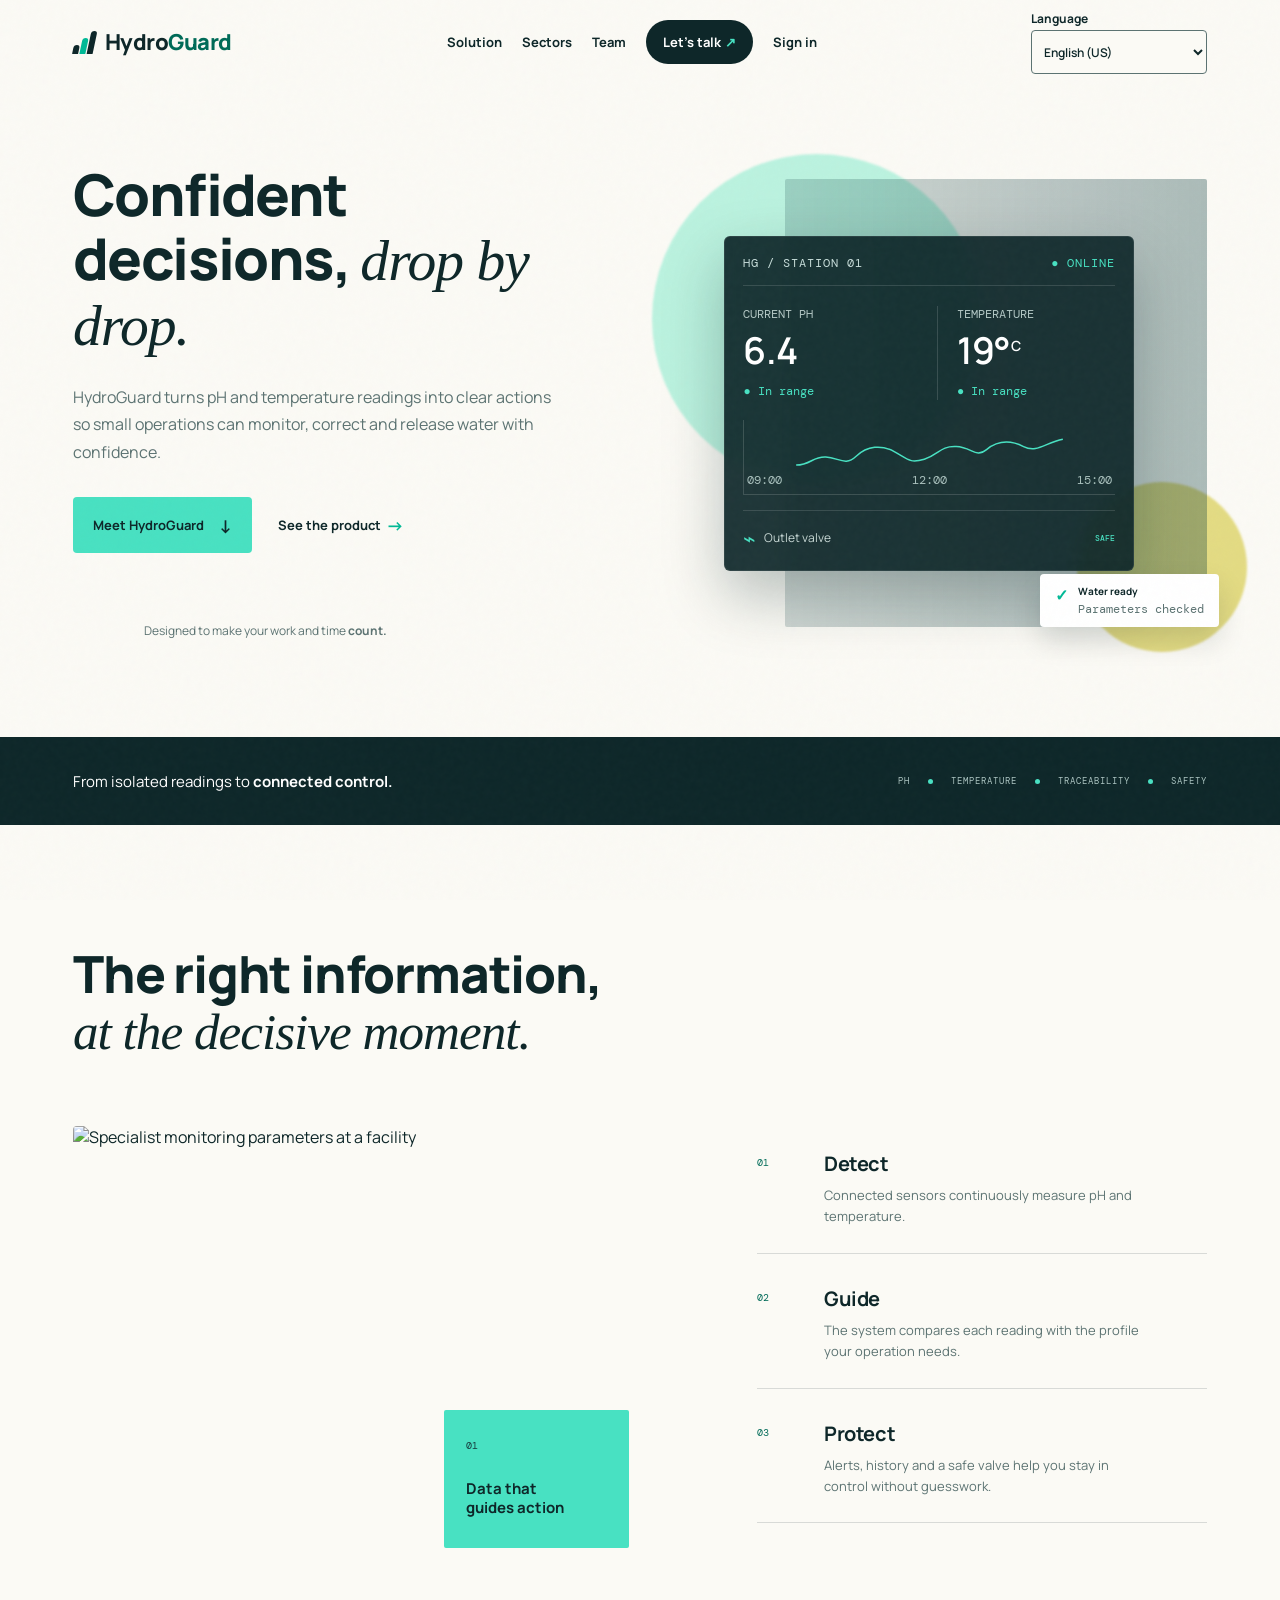
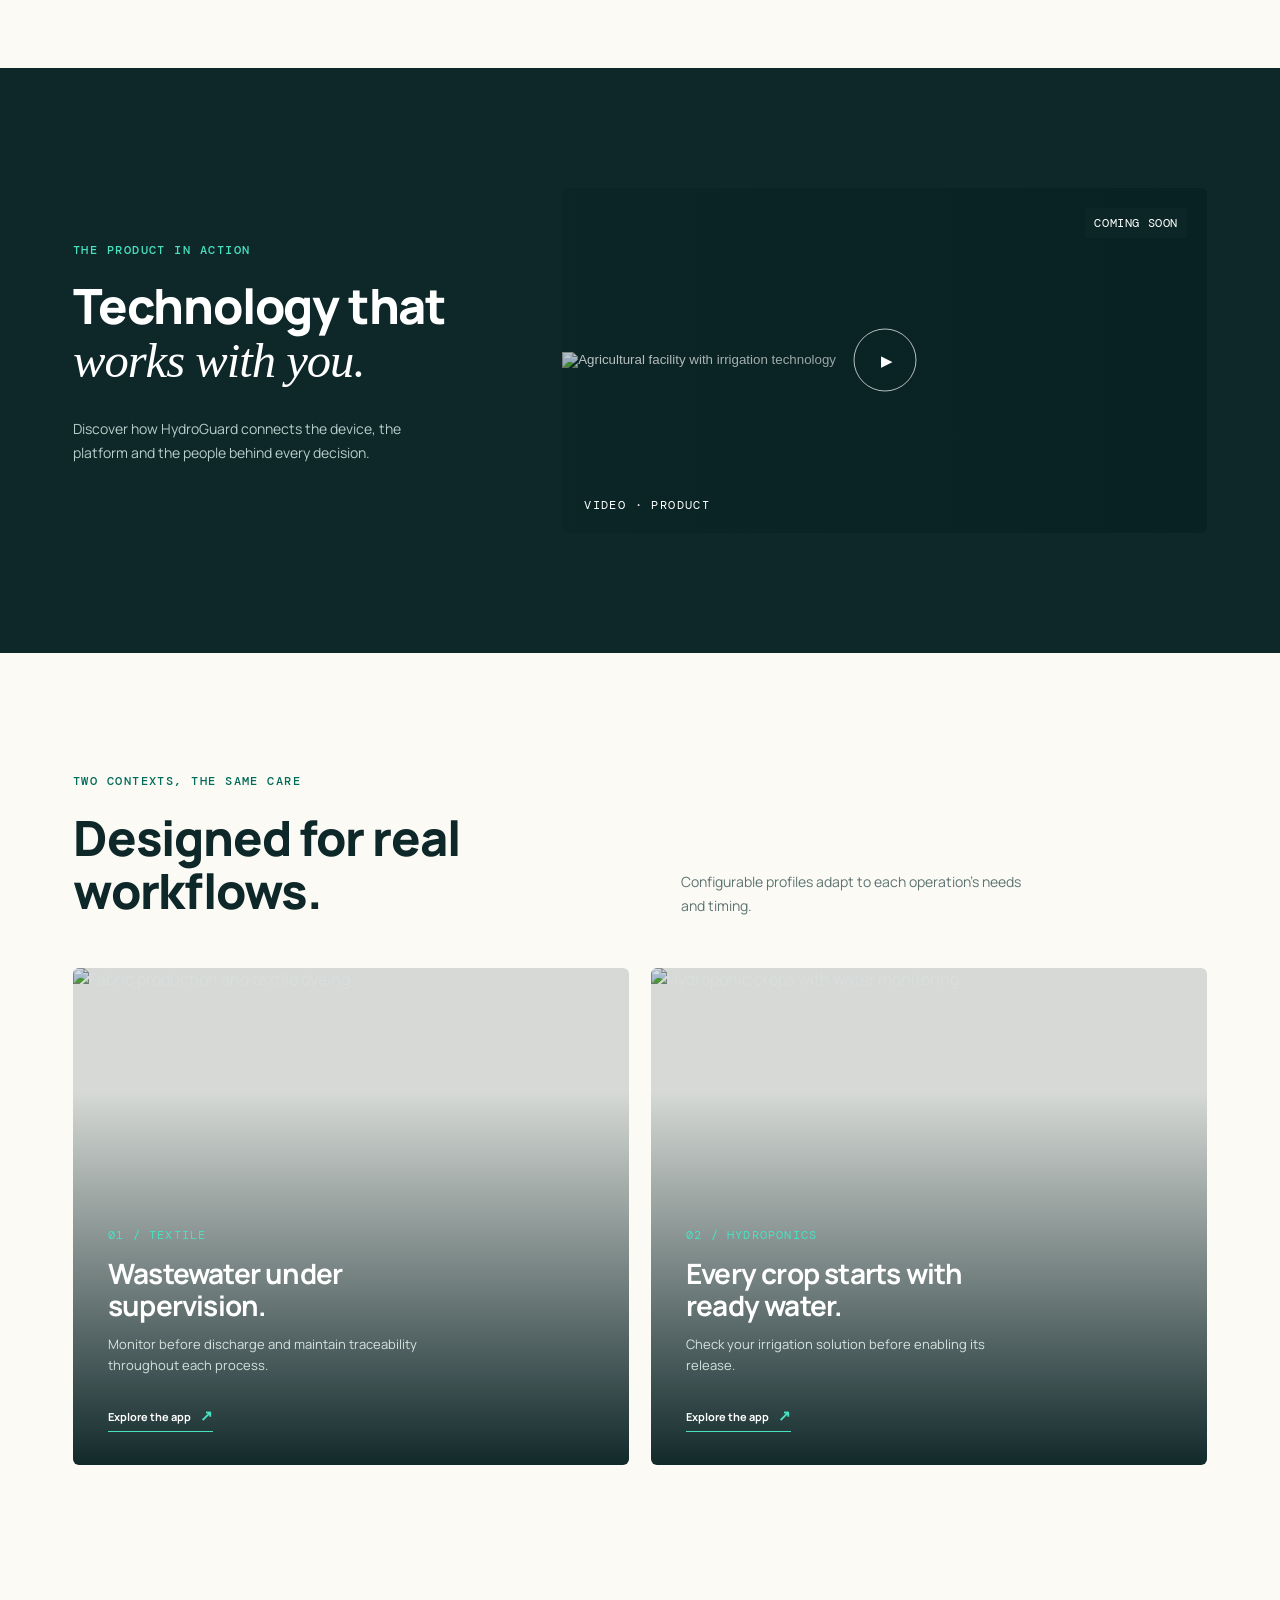
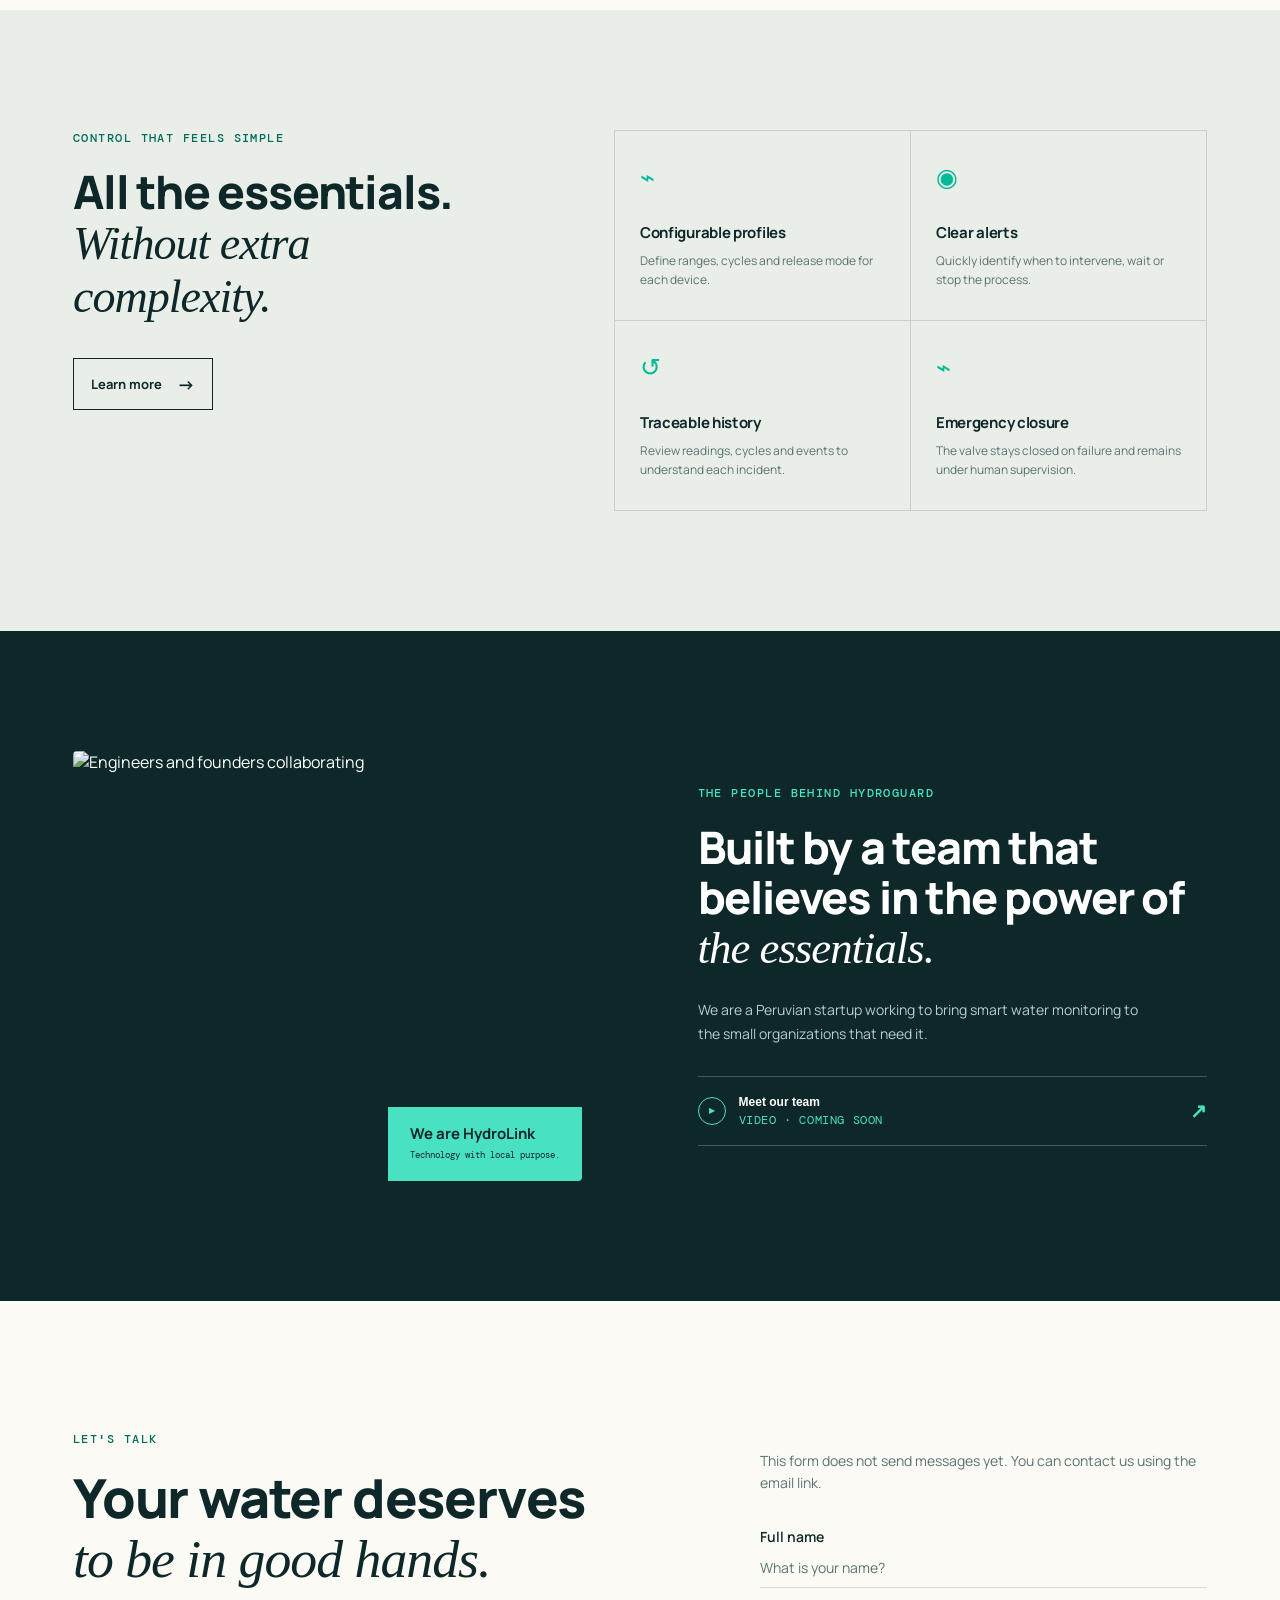
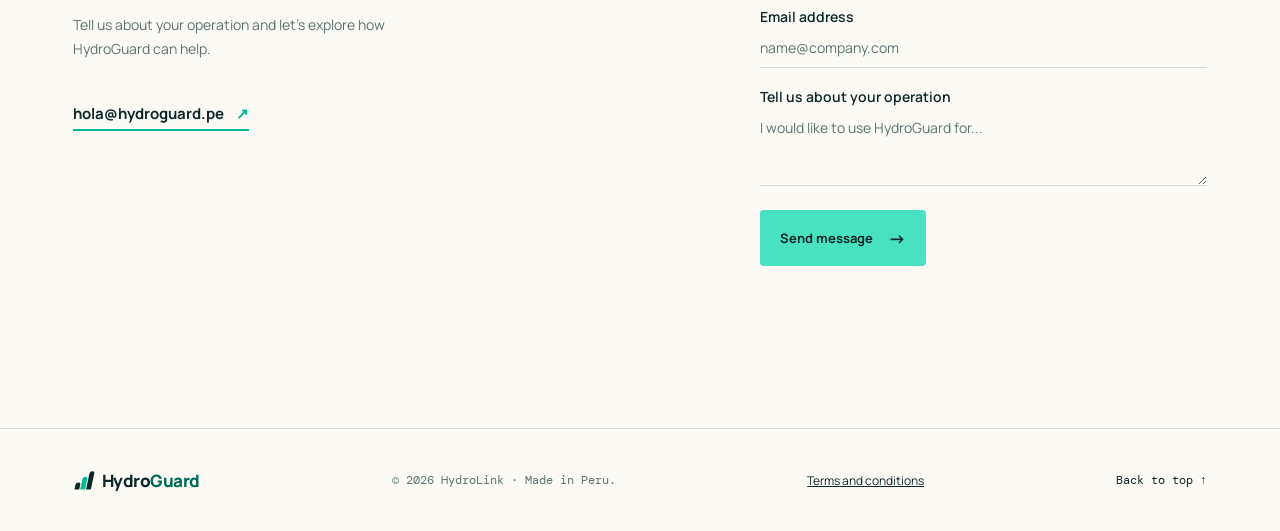
==== commit 085246a0: "feat: add translation and terms and conditions" ====
--- a/index.html
+++ b/index.html
@@ -1,20 +1,20 @@
 <!doctype html>
-<html lang="es-PE">
+<html lang="en-US">
 
 <head>
   <meta charset="UTF-8" />
   <meta name="viewport" content="width=device-width, initial-scale=1.0" />
   <meta name="description"
-    content="HydroGuard: monitoreo inteligente y seguro del agua para organizaciones textiles e hidropónicas." />
+    content="HydroGuard: smart, safe water monitoring for textile and hydroponic organizations." />
   <meta name="keywords"
-    content="monitoreo de agua, control de pH, temperatura del agua, IoT, industria textil, hidroponía, trazabilidad" />
+    content="water monitoring, pH control, water temperature, IoT, textile industry, hydroponics, traceability" />
   <meta name="author" content="HydroLink" />
   <meta name="robots" content="index, follow" />
-  <meta property="og:title" content="HydroGuard — Agua bajo control" />
+  <meta property="og:title" content="HydroGuard — Water under control" />
   <meta property="og:description"
-    content="Monitoreo, corrección controlada y trazabilidad del agua para pequeñas operaciones textiles e hidropónicas." />
-  <meta property="og:locale" content="es_PE" />
-  <title>HydroGuard — Agua bajo control</title>
+    content="Water monitoring, controlled correction and traceability for small textile and hydroponic operations." />
+  <meta property="og:locale" content="en_US" />
+  <title>HydroGuard — Water under control</title>
   <link rel="icon" type="image/svg+xml"
     href="data:image/svg+xml,%3Csvg xmlns='http://www.w3.org/2000/svg' viewBox='0 0 24 24'%3E%3Crect x='2' y='14' width='5' height='8' rx='2' fill='%230e2729'/%3E%3Crect x='9.5' y='7' width='5' height='15' rx='2' fill='%2300b996'/%3E%3Crect x='17' y='0' width='5' height='22' rx='2' fill='%2348e1c2'/%3E%3C/svg%3E" />
   <link rel="preconnect" href="https://fonts.googleapis.com" />
@@ -26,104 +26,110 @@
 </head>
 
 <body>
+  <a class="skip-link" href="#main-content">Skip to content</a>
   <div class="page-noise" aria-hidden="true"></div>
 
   <header class="site-header">
-    <a class="brand" href="#inicio" aria-label="HydroGuard, inicio">
+    <a class="brand" href="#inicio" aria-label="HydroGuard, home">
       <span class="brand-mark"><span></span><span></span><span></span></span>
       <span>Hydro<span>Guard</span></span>
     </a>
 
-    <button class="menu-toggle" type="button" aria-label="Abrir menú" aria-expanded="false"
+    <button class="menu-toggle" type="button" aria-label="Open menu" aria-expanded="false"
       aria-controls="primary-navigation">
       <span></span><span></span>
     </button>
 
-    <nav class="main-nav" id="primary-navigation" aria-label="Navegación principal">
-      <a href="#solucion">Solución</a>
-      <a href="#sectores">Sectores</a>
-      <a href="#equipo">Equipo</a>
-      <a class="nav-cta" href="#contacto">Hablemos <span>↗</span></a>
-      <a href="https://hydroguard-admin-web-frontend.vercel.app/login">Acceder</a>
+    <nav class="main-nav" id="primary-navigation" aria-label="Main navigation">
+      <a href="#solucion">Solution</a>
+      <a href="#sectores">Sectors</a>
+      <a href="#equipo">Team</a>
+      <a class="nav-cta" href="#contacto">Let's talk <span>↗</span></a>
+      <a href="https://hydroguard-admin-web-frontend.vercel.app/login">Sign in</a>
     </nav>
+    <div class="language-control">
+      <label for="language">Language</label>
+      <select id="language" name="language">
+        <option value="en-US" lang="en-US" data-no-i18n>English (US)</option>
+        <option value="es-419" lang="es-419" data-no-i18n>Español (Latinoamérica)</option>
+      </select>
+    </div>
   </header>
 
-  <main>
+  <main id="main-content" tabindex="-1">
     <section class="hero" id="inicio">
       <div class="hero-copy reveal">
-        <h1>Decisiones seguras, <em>gota a gota.</em></h1>
-        <p class="hero-text">HydroGuard convierte las lecturas de pH y temperatura en acciones claras para que pequeñas
-          operaciones monitoreen, corrijan y liberen agua con confianza.</p>
+        <h1>Confident decisions, <em>drop by drop.</em></h1>
+        <p class="hero-text">HydroGuard turns pH and temperature readings into clear actions so small operations can monitor, correct and release water with confidence.</p>
         <div class="hero-actions">
-          <a class="button button-primary" href="#solucion">Conoce HydroGuard <span>↓</span></a>
-          <a class="text-link" href="#producto">Ver el producto <span>→</span></a>
+          <a class="button button-primary" href="#solucion">Meet HydroGuard <span>↓</span></a>
+          <a class="text-link" href="#producto">See the product <span>→</span></a>
         </div>
         <div class="hero-trust">
           <div class="avatars" aria-hidden="true"><i></i><i></i><i></i></div>
-          <p>Diseñado para optimizar tu trabajo y tiempo <strong>cuente.</strong></p>
-        </div>
-      </div>
-
-      <div class="hero-visual reveal delay-1" role="img" aria-label="Panel ilustrativo de monitoreo HydroGuard">
+          <p>Designed to make your work and time <strong>count.</strong></p>
+        </div>
+      </div>
+
+      <div class="hero-visual reveal delay-1" role="img" aria-label="Illustrative HydroGuard monitoring panel">
         <div class="orb orb-one"></div>
         <div class="orb orb-two"></div>
         <div class="hero-image"></div>
         <div class="dashboard-card">
-          <div class="dashboard-top"><span>HG / ESTACIÓN 01</span><span class="online">● EN LÍNEA</span></div>
+          <div class="dashboard-top"><span>HG / STATION 01</span><span class="online">● ONLINE</span></div>
           <div class="reading-grid">
-            <div><small>pH actual</small><strong data-counter="6.4">6.4</strong><span class="status-good">● En
-                rango</span></div>
-            <div><small>Temperatura</small><strong><b data-counter="19">19</b>°<sup>C</sup></strong><span
-                class="status-good">● En rango</span></div>
+            <div><small>Current pH</small><strong data-counter="6.4">6.4</strong><span class="status-good">● In range</span></div>
+            <div><small>Temperature</small><strong><b data-counter="19">19</b>°<sup>C</sup></strong><span
+                class="status-good">● In range</span></div>
           </div>
           <div class="chart">
             <div class="chart-line"></div><span>09:00</span><span>12:00</span><span>15:00</span>
           </div>
-          <div class="valve-row"><span class="valve-icon">⌁</span><span>Válvula de salida</span><strong>SEGURA</strong>
+          <div class="valve-row"><span class="valve-icon">⌁</span><span>Outlet valve</span><strong>SAFE</strong>
           </div>
         </div>
         <div class="floating-alert"><span>✓</span>
-          <div><b>Agua lista</b><small>Parámetros validados</small></div>
+          <div><b>Water ready</b><small>Parameters checked</small></div>
         </div>
       </div>
     </section>
 
     <section class="impact-bar">
-      <p>De la lectura aislada al <strong>control conectado.</strong></p>
+      <p>From isolated readings to <strong>connected control.</strong></p>
       <div class="impact-items">
-        <span>pH</span><i></i><span>Temperatura</span><i></i><span>Trazabilidad</span><i></i><span>Seguridad</span>
+        <span>pH</span><i></i><span>Temperature</span><i></i><span>Traceability</span><i></i><span>Safety</span>
       </div>
     </section>
 
     <section class="solution section" id="solucion">
       <div class="section-heading reveal">
-        <h2>La información correcta,<br /><em>en el momento decisivo.</em></h2>
+        <h2>The right information,<br /><em>at the decisive moment.</em></h2>
       </div>
       <div class="solution-layout">
         <div class="solution-image reveal">
           <img src="https://images.unsplash.com/photo-1581091226825-a6a2a5aee158?auto=format&fit=crop&w=1100&q=80"
-            alt="Especialista monitoreando parámetros en planta" loading="lazy" />
+            alt="Specialist monitoring parameters at a facility" loading="lazy" />
           <div class="image-badge"><span>01</span>
-            <p>Datos que<br />guían acciones</p>
+            <p>Data that<br />guides action</p>
           </div>
         </div>
         <div class="solution-points">
           <article class="point reveal delay-1"><span>01</span>
             <div>
-              <h3>Detecta</h3>
-              <p>Sensores conectados miden pH y temperatura de forma constante.</p>
+              <h3>Detect</h3>
+              <p>Connected sensors continuously measure pH and temperature.</p>
             </div>
           </article>
           <article class="point reveal delay-2"><span>02</span>
             <div>
-              <h3>Orienta</h3>
-              <p>El sistema compara cada lectura con el perfil que tu operación necesita.</p>
+              <h3>Guide</h3>
+              <p>The system compares each reading with the profile your operation needs.</p>
             </div>
           </article>
           <article class="point reveal delay-3"><span>03</span>
             <div>
-              <h3>Protege</h3>
-              <p>Alertas, historial y una válvula segura para tomar el control sin adivinar.</p>
+              <h3>Protect</h3>
+              <p>Alerts, history and a safe valve help you stay in control without guesswork.</p>
             </div>
           </article>
         </div>
@@ -132,42 +138,40 @@
 
     <section class="product-video section-dark" id="producto">
       <div class="video-copy reveal">
-        <p class="eyebrow">El producto en acción</p>
-        <h2>La tecnología que<br /><em>trabaja contigo.</em></h2>
-        <p>Conoce cómo HydroGuard conecta el dispositivo, la plataforma y a las personas detrás de cada decisión.</p>
-      </div>
-      <button class="video-placeholder reveal delay-1" type="button" data-video="Producto HydroGuard"
-        aria-label="Reproducir video sobre el producto">
+        <p class="eyebrow">The product in action</p>
+        <h2>Technology that<br /><em>works with you.</em></h2>
+        <p>Discover how HydroGuard connects the device, the platform and the people behind every decision.</p>
+      </div>
+      <button class="video-placeholder reveal delay-1" type="button" data-video="HydroGuard product"
+        aria-label="Product video — coming soon">
         <img src="https://images.unsplash.com/photo-1466611653911-95081537e5b7?auto=format&fit=crop&w=1200&q=85"
-          alt="Instalación agrícola con tecnología de irrigación" loading="lazy" />
-        <span class="play-button">▶</span><span class="video-label">VIDEO · PRODUCTO</span><span
-          class="coming-soon">Próximamente</span>
+          alt="Agricultural facility with irrigation technology" loading="lazy" />
+        <span class="play-button">▶</span><span class="video-label">VIDEO · PRODUCT</span><span
+          class="coming-soon">Coming soon</span>
       </button>
     </section>
 
     <section class="sectors section" id="sectores">
       <div class="sectors-intro reveal">
-        <p class="eyebrow">Dos contextos, un mismo cuidado</p>
-        <h2>Diseñado para flujos reales.</h2>
-        <p>Perfiles configurables que se adaptan a las necesidades y tiempos de cada operación.</p>
+        <p class="eyebrow">Two contexts, the same care</p>
+        <h2>Designed for real workflows.</h2>
+        <p>Configurable profiles adapt to each operation's needs and timing.</p>
       </div>
       <div class="sector-cards">
         <article class="sector-card textile reveal"><img
             src="https://images.unsplash.com/photo-1649588287826-4a94276afe4c?q=80&w=1170&auto=format&fit=crop&ixlib=rb-4.1.0&ixid=M3wxMjA3fDB8MHxwaG90by1wYWdlfHx8fGVufDB8fHx8fA%3D%3D"
-            alt="Producción de telas y teñido textil" loading="lazy" />
-          <div class="sector-content"><span class="sector-number">01 / TEXTIL</span>
-            <h3>Agua residual bajo supervisión.</h3>
-            <p>Monitorea antes del desfogue y mantiene la trazabilidad de cada proceso.</p><a href="https://hydroguard-admin-web-frontend.vercel.app/login">Explorar
-              aplicación <span>↗</span></a>
+            alt="Fabric production and textile dyeing" loading="lazy" />
+          <div class="sector-content"><span class="sector-number">01 / TEXTILE</span>
+            <h3>Wastewater under supervision.</h3>
+            <p>Monitor before discharge and maintain traceability throughout each process.</p><a href="https://hydroguard-admin-web-frontend.vercel.app/login">Explore the app <span>↗</span></a>
           </div>
         </article>
         <article class="sector-card hydro reveal delay-1"><img
             src="https://images.unsplash.com/photo-1581115684262-0cd0e7d6a6b8?q=80&w=687&auto=format&fit=crop&ixlib=rb-4.1.0&ixid=M3wxMjA3fDB8MHxwaG90by1wYWdlfHx8fGVufDB8fHx8fA%3D%3D"
-            alt="Cultivo hidropónico con control hídrico" loading="lazy" />
-          <div class="sector-content"><span class="sector-number">02 / HIDROPONÍA</span>
-            <h3>Cada cultivo empieza con agua lista.</h3>
-            <p>Verifica el estado de tu solución de riego antes de habilitarla.</p><a href="https://hydroguard-admin-web-frontend.vercel.app/login">Explorar
-              aplicación <span>↗</span></a>
+            alt="Hydroponic crops with water monitoring" loading="lazy" />
+          <div class="sector-content"><span class="sector-number">02 / HYDROPONICS</span>
+            <h3>Every crop starts with ready water.</h3>
+            <p>Check your irrigation solution before enabling its release.</p><a href="https://hydroguard-admin-web-frontend.vercel.app/login">Explore the app <span>↗</span></a>
           </div>
         </article>
       </div>
@@ -175,26 +179,26 @@
 
     <section class="features section">
       <div class="features-copy reveal">
-        <p class="eyebrow">Control que se siente simple</p>
-        <h2>Todo lo esencial.<br /><em>Sin complejidad extra.</em></h2><a class="button button-outline"
-          href="#contacto">Quiero saber más <span>→</span></a>
+        <p class="eyebrow">Control that feels simple</p>
+        <h2>All the essentials.<br /><em>Without extra complexity.</em></h2><a class="button button-outline"
+          href="#contacto">Learn more <span>→</span></a>
       </div>
       <div class="feature-grid">
         <article class="feature reveal delay-1"><span class="feature-icon">⌁</span>
-          <h3>Perfiles configurables</h3>
-          <p>Define rangos, ciclos y modo de liberación para cada dispositivo.</p>
+          <h3>Configurable profiles</h3>
+          <p>Define ranges, cycles and release mode for each device.</p>
         </article>
         <article class="feature reveal delay-2"><span class="feature-icon">◉</span>
-          <h3>Alertas claras</h3>
-          <p>Identifica rápido cuándo intervenir, esperar o detener el proceso.</p>
+          <h3>Clear alerts</h3>
+          <p>Quickly identify when to intervene, wait or stop the process.</p>
         </article>
         <article class="feature reveal delay-3"><span class="feature-icon">↺</span>
-          <h3>Historial trazable</h3>
-          <p>Consulta lecturas, ciclos y eventos para entender cada incidencia.</p>
+          <h3>Traceable history</h3>
+          <p>Review readings, cycles and events to understand each incident.</p>
         </article>
         <article class="feature reveal delay-4"><span class="feature-icon">⌁</span>
-          <h3>Cierre de emergencia</h3>
-          <p>La válvula se mantiene cerrada ante fallos y siempre bajo control humano.</p>
+          <h3>Emergency closure</h3>
+          <p>The valve stays closed on failure and remains under human supervision.</p>
         </article>
       </div>
     </section>
@@ -202,32 +206,31 @@
     <section class="team section-dark" id="equipo">
       <div class="team-image reveal"><img
           src="https://images.unsplash.com/photo-1521737711867-e3b97375f902?auto=format&fit=crop&w=1100&q=85"
-          alt="Equipo de ingenieros y fundadores colaborando" loading="lazy" />
-        <div class="team-image-caption">Somos HydroLink<br /><span>Tecnología con propósito local.</span></div>
+          alt="Engineers and founders collaborating" loading="lazy" />
+        <div class="team-image-caption">We are HydroLink<br /><span>Technology with local purpose.</span></div>
       </div>
       <div class="team-content reveal delay-1">
-        <p class="eyebrow">Las personas detrás de HydroGuard</p>
-        <h2>Hecho por un equipo que cree en el poder de <em>lo esencial.</em></h2>
-        <p>Somos una startup peruana que busca acercar el monitoreo inteligente del agua a las pequeñas organizaciones
-          que lo necesitan.</p><button class="team-video-link" type="button" data-video="El equipo HydroLink"><span
-            class="mini-play">▶</span><span>Conoce a nuestro equipo<br /><small>VIDEO ·
-              PRÓXIMAMENTE</small></span><b>↗</b></button>
+        <p class="eyebrow">The people behind HydroGuard</p>
+        <h2>Built by a team that believes in the power of <em>the essentials.</em></h2>
+        <p>We are a Peruvian startup working to bring smart water monitoring to the small organizations that need it.</p><button class="team-video-link" type="button" data-video="The HydroLink team"><span
+            class="mini-play">▶</span><span>Meet our team<br /><small>VIDEO · COMING SOON</small></span><b>↗</b></button>
       </div>
     </section>
 
     <section class="contact section" id="contacto">
       <div class="contact-title reveal">
-        <p class="eyebrow">Conversemos</p>
-        <h2>Tu agua merece<br /><em>estar en buenas manos.</em></h2>
-        <p>Cuéntanos sobre tu operación y descubramos cómo HydroGuard puede acompañarte.</p><a class="email-link"
+        <p class="eyebrow">Let's talk</p>
+        <h2>Your water deserves<br /><em>to be in good hands.</em></h2>
+        <p>Tell us about your operation and let's explore how HydroGuard can help.</p><a class="email-link"
           href="mailto:hola@hydroguard.pe">hola@hydroguard.pe <span>↗</span></a>
       </div>
-      <form class="contact-form reveal delay-1" id="contact-form" novalidate>
-        <label>Nombre completo<input type="text" name="name" placeholder="¿Cómo te llamas?" required /></label>
-        <label>Correo electrónico<input type="email" name="email" placeholder="nombre@empresa.com" required /></label>
-        <label>Cuéntanos de tu operación<textarea name="message" placeholder="Quiero conocer HydroGuard para..."
+      <form class="contact-form reveal delay-1" id="contact-form" aria-describedby="contact-note" novalidate>
+        <p id="contact-note">This form does not send messages yet. You can contact us using the email link.</p>
+        <label>Full name<input type="text" name="name" autocomplete="name" placeholder="What is your name?" required /></label>
+        <label>Email address<input type="email" name="email" autocomplete="email" placeholder="name@company.com" required /></label>
+        <label>Tell us about your operation<textarea name="message" placeholder="I would like to use HydroGuard for..."
             rows="3" required></textarea></label>
-        <button class="button button-primary" type="submit">Enviar mensaje <span>→</span></button>
+        <button class="button button-primary" type="submit">Send message <span>→</span></button>
         <p class="form-message" role="status" aria-live="polite"></p>
       </form>
     </section>
@@ -235,18 +238,19 @@
 
   <footer><a class="brand" href="#inicio"><span
         class="brand-mark"><span></span><span></span><span></span></span><span>Hydro<span>Guard</span></span></a>
-    <p>© <span id="year"></span> HydroLink · Hecho en Perú.</p><a href="#inicio">Volver arriba ↑</a>
+    <p>© <span id="year"></span> HydroLink · Made in Peru.</p><a href="terms.html">Terms and conditions</a><a href="#inicio">Back to top ↑</a>
   </footer>
 
-  <dialog class="video-modal" id="video-modal">
+  <dialog class="video-modal" id="video-modal" aria-labelledby="modal-title" aria-describedby="modal-description">
     <div class="modal-content">
-      <button class="modal-close" type="button" aria-label="Cerrar">×</button>
+      <button class="modal-close" type="button" aria-label="Close">×</button>
       <span class="modal-play">▶</span>
-      <p class="eyebrow">VIDEO PRÓXIMAMENTE</p>
+      <p class="eyebrow">VIDEO COMING SOON</p>
       <h2 id="modal-title">Video</h2>
-      <p>Este espacio está reservado para el video oficial.</p>
+      <p id="modal-description">This space is reserved for the official video.</p>
     </div>
   </dialog>
+  <script src="i18n.js"></script>
   <script src="script.js"></script>
 </body>
 
--- a/styles.css
+++ b/styles.css
@@ -1203,7 +1203,7 @@
   border-color: var(--aqua);
 }
 
-.reveal {
+.reveal.reveal-ready {
   opacity: 0;
   transform: translateY(24px);
   transition: opacity 0.7s ease, transform 0.7s ease;
@@ -1226,6 +1226,11 @@
 }
 
 @media (prefers-reduced-motion: reduce) {
+  html { scroll-behavior: auto; }
+  *, *::before, *::after {
+    animation: none !important;
+    transition: none !important;
+  }
   .reveal {
     opacity: 1 !important;
     transform: none !important;
@@ -1410,3 +1415,71 @@
     letter-spacing: -0.6px;
   }
 }
+/* Shared access, keyboard and language controls; preserve the landing identity. */
+:root { --focus: #006b58; }
+:where(a, button, input, textarea, select):focus-visible {
+  outline: 3px solid var(--focus);
+  outline-offset: 4px;
+}
+.section-dark :where(a, button):focus-visible,
+.video-modal :where(a, button):focus-visible { outline-color: var(--aqua); }
+.skip-link {
+  position: fixed; top: 8px; left: 8px; z-index: 100;
+  transform: translateY(-160%); padding: 12px 18px;
+  background: var(--ink); color: #fff; border-radius: 4px;
+}
+.skip-link:focus { transform: none; }
+.site-header { gap: 20px; }
+.language-control { display: grid; gap: 3px; flex-shrink: 0; }
+.language-control label { font-size: 12px; font-weight: 700; }
+.language-control select {
+  min-height: 44px; max-width: 185px; border: 1px solid var(--muted);
+  background: var(--paper); color: var(--ink); border-radius: 4px;
+  padding: 8px; font: 600 12px var(--heading);
+}
+.main-nav { gap: 20px; }
+.main-nav a { min-height: 44px; display: inline-flex; align-items: center; }
+.main-nav a:hover { color: var(--focus); }
+.main-nav .nav-cta:hover { color: #fff; }
+.eyebrow, .point > span, .text-link:hover, .email-link:hover { color: var(--focus); }
+.section-dark .eyebrow, .video-modal .eyebrow { color: var(--aqua); }
+.brand > span:last-child span { color: var(--focus); }
+.contact-form label, .contact-form input, .contact-form textarea { font-size: 14px; }
+.contact-form input:focus, .contact-form textarea:focus { border-color: var(--focus); }
+.contact-form :is(input, textarea):focus-visible {
+  outline: 3px solid var(--focus);
+  outline-offset: 4px;
+}
+.contact-form input::placeholder, .contact-form textarea::placeholder { color: var(--muted); }
+.contact-form [aria-invalid="true"] { border-color: #a02222; }
+#contact-note, .form-message { font-size: 14px; line-height: 1.6; color: var(--muted); }
+.hero-trust p, .dashboard-top, .reading-grid small, .status-good,
+.chart span, .valve-row, .floating-alert small, .eyebrow, .sector-number,
+.video-label, .coming-soon, .team-video-link small { font-size: 12px; }
+.modal-close { min-width: 44px; min-height: 44px; }
+footer { flex-wrap: wrap; gap: 20px; }
+footer p, footer > a:not(.brand) { font-size: 12px; }
+footer > a:not(.brand) { color: inherit; min-height: 44px; display: inline-flex; align-items: center; }
+footer > a:not(.brand):hover { text-decoration: underline; }
+.terms-page { max-width: 900px; margin: auto; padding: 40px 6vw 80px; }
+.terms-page h1 { font-size: clamp(30px, 5vw, 48px); }
+.terms-page h2 { margin-top: 32px; font-size: 22px; }
+.terms-page p { font-size: 16px; line-height: 1.8; }
+.terms-page a { color: var(--focus); }
+@media (max-width: 1100px) and (min-width: 801px) {
+  .site-header { padding-inline: 3vw; gap: 12px; }
+  .main-nav { gap: 12px; }
+  .brand { font-size: 19px; }
+  .language-control select { max-width: 145px; }
+}
+@media (max-width: 800px) {
+  .site-header { height: auto; min-height: 84px; display: grid; grid-template-columns: 1fr auto; padding-block: 16px; }
+  .menu-toggle { justify-self: end; min-width: 44px; min-height: 44px; }
+  .language-control { grid-column: 1 / -1; display: flex; align-items: center; gap: 12px; }
+  .main-nav { top: 100%; }
+  .main-nav a:hover { color: var(--aqua); }
+  .main-nav a:focus-visible { outline-color: var(--aqua); }
+  .hero { padding-top: 35px; }
+  .orb-two { right: 0; }
+  .orb-one { max-width: 100%; height: auto; aspect-ratio: 1; }
+}
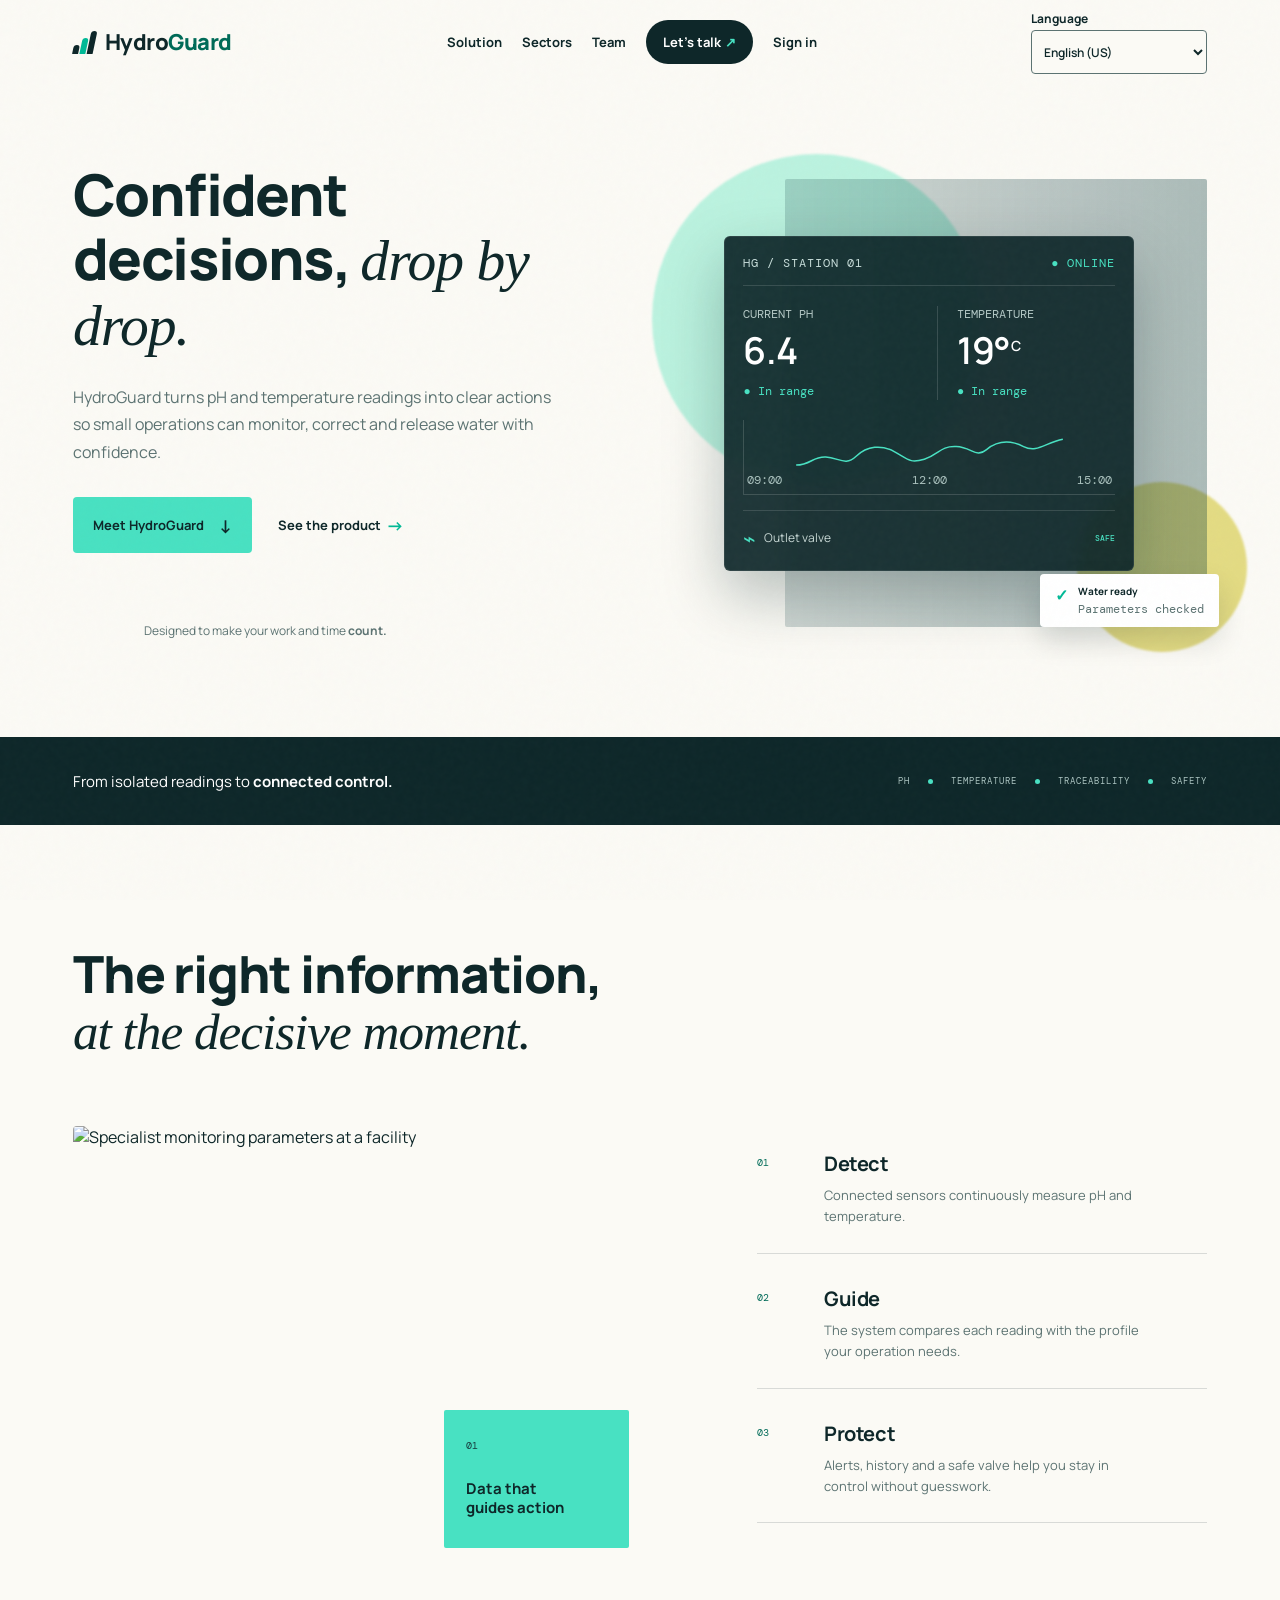
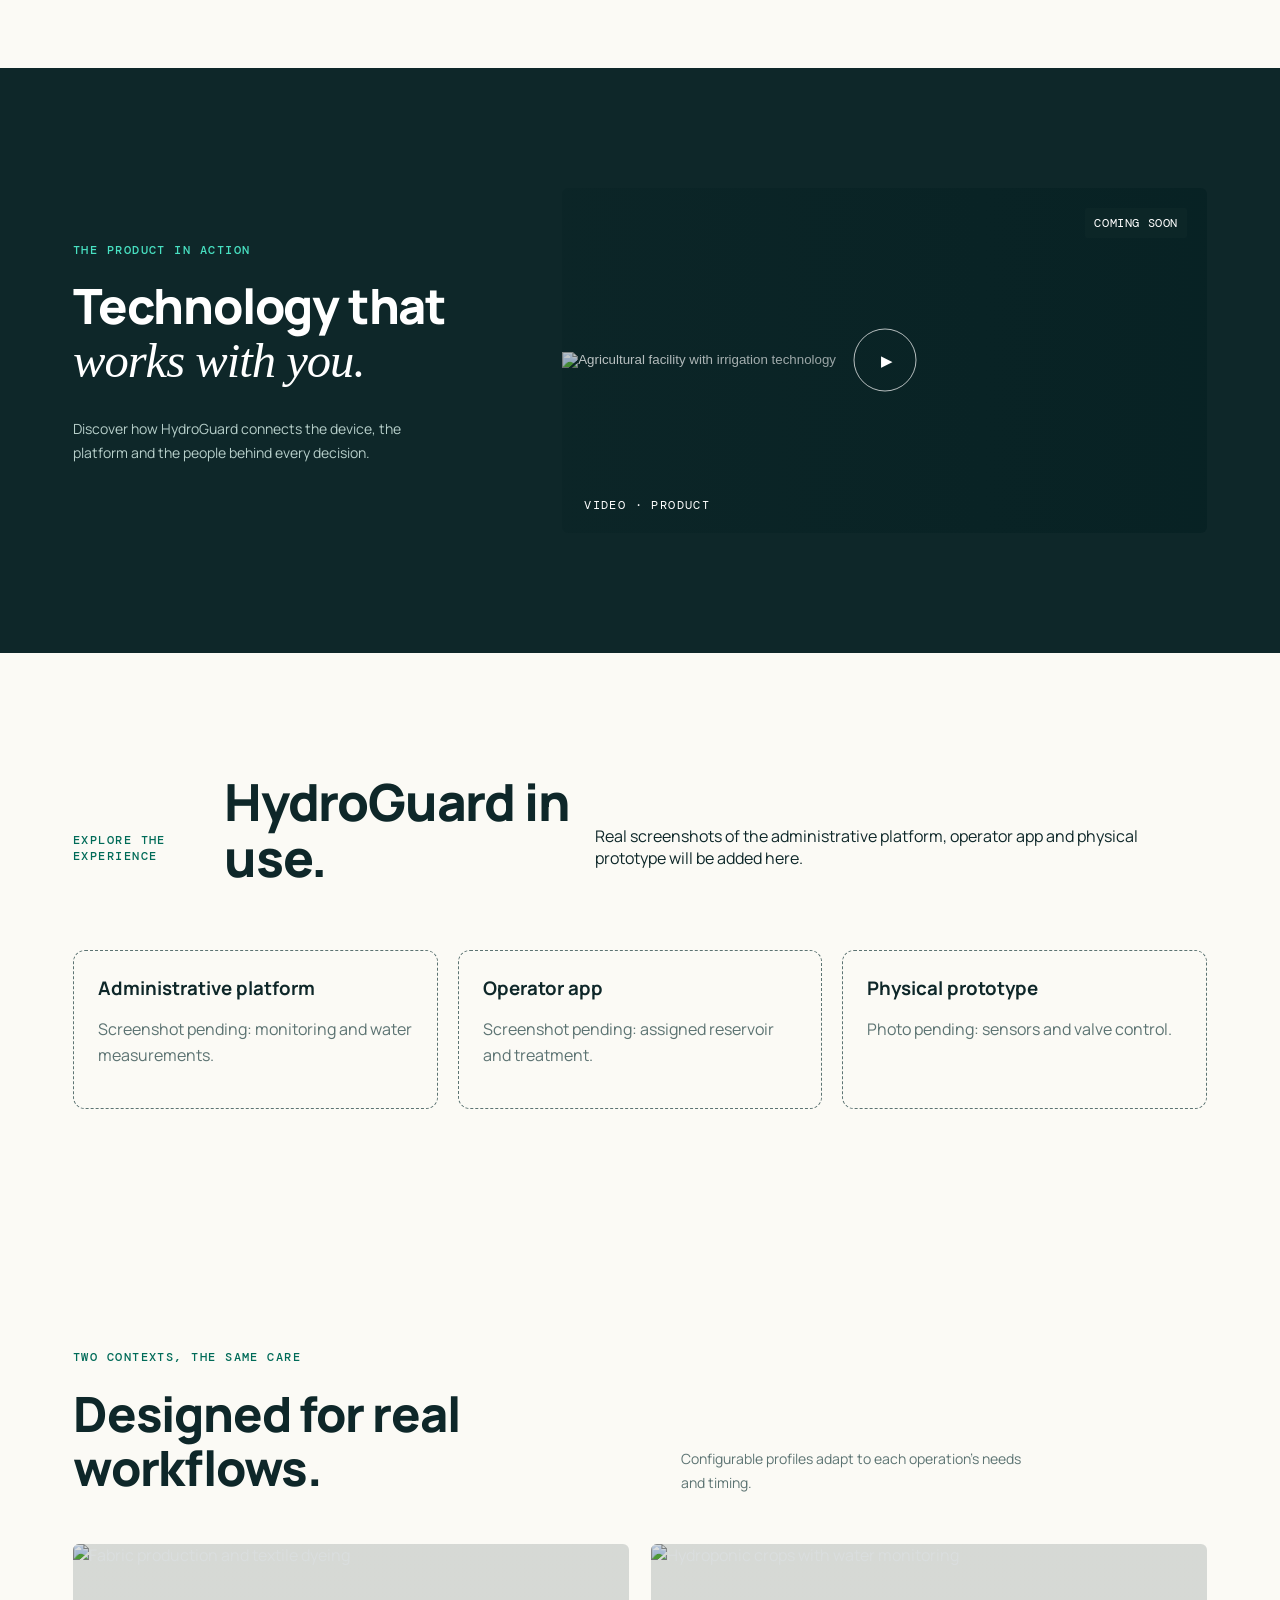
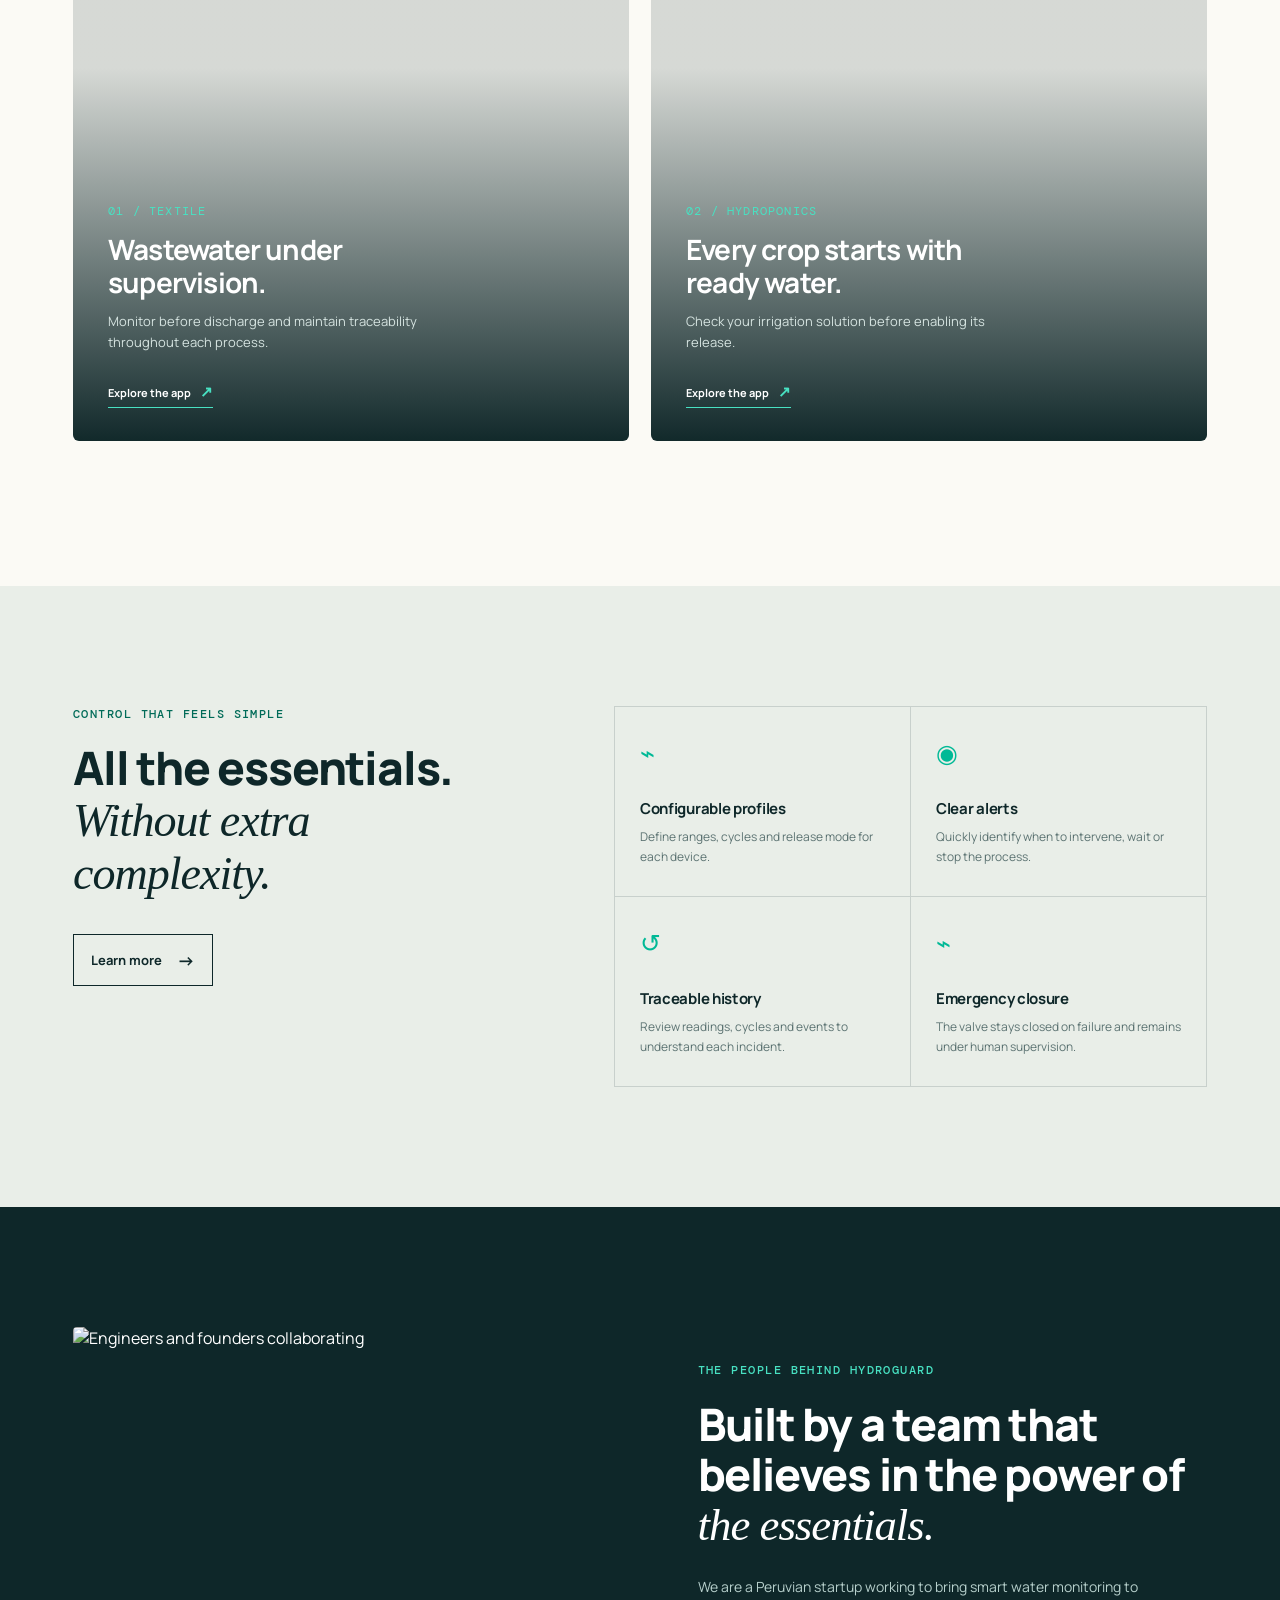
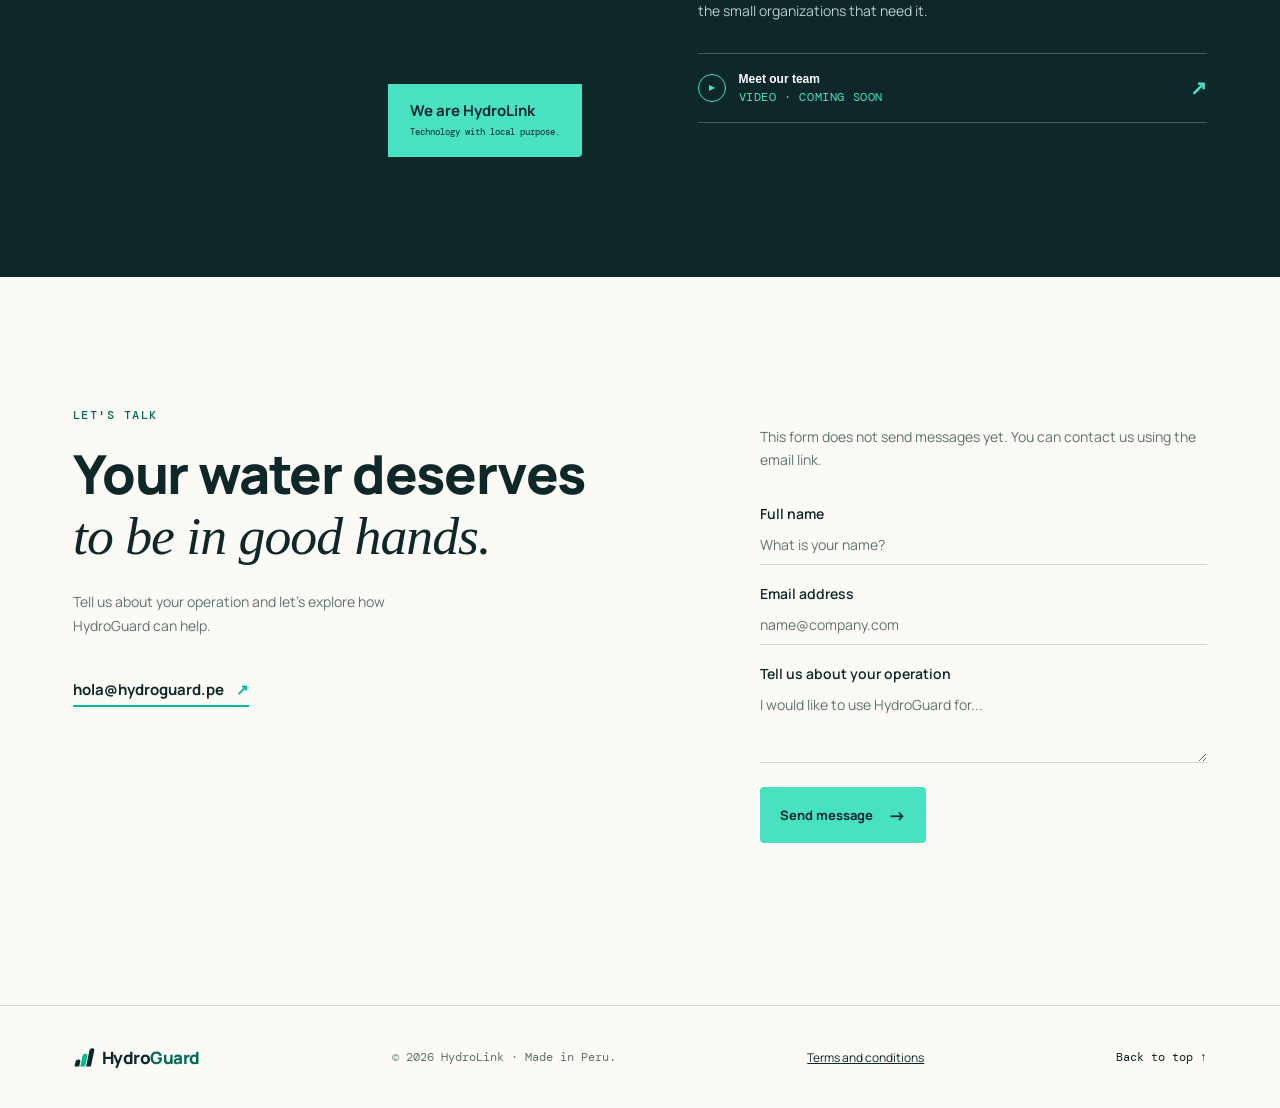
==== commit cf914848: "feat: add section of application's evidence" ====
--- a/index.html
+++ b/index.html
@@ -151,6 +151,19 @@
       </button>
     </section>
 
+    <section class="product-evidence section" aria-labelledby="evidence-title">
+      <div class="section-heading">
+        <p class="eyebrow">Explore the experience</p>
+        <h2 id="evidence-title">HydroGuard in use.</h2>
+        <p>Real screenshots of the administrative platform, operator app and physical prototype will be added here.</p>
+      </div>
+      <div class="evidence-grid">
+        <article class="evidence-placeholder"><h3>Administrative platform</h3><p>Screenshot pending: monitoring and water measurements.</p></article>
+        <article class="evidence-placeholder"><h3>Operator app</h3><p>Screenshot pending: assigned reservoir and treatment.</p></article>
+        <article class="evidence-placeholder"><h3>Physical prototype</h3><p>Photo pending: sensors and valve control.</p></article>
+      </div>
+    </section>
+
     <section class="sectors section" id="sectores">
       <div class="sectors-intro reveal">
         <p class="eyebrow">Two contexts, the same care</p>
--- a/styles.css
+++ b/styles.css
@@ -1416,6 +1416,10 @@
   }
 }
 /* Shared access, keyboard and language controls; preserve the landing identity. */
+.evidence-grid { display: grid; grid-template-columns: repeat(auto-fit, minmax(min(100%, 240px), 1fr)); gap: 20px; }
+.evidence-placeholder { border: 1px dashed var(--muted); border-radius: 12px; padding: 24px; min-height: 150px; }
+.evidence-placeholder h3 { margin: 0 0 12px; }
+.evidence-placeholder p { color: var(--muted); line-height: 1.6; }
 :root { --focus: #006b58; }
 :where(a, button, input, textarea, select):focus-visible {
   outline: 3px solid var(--focus);
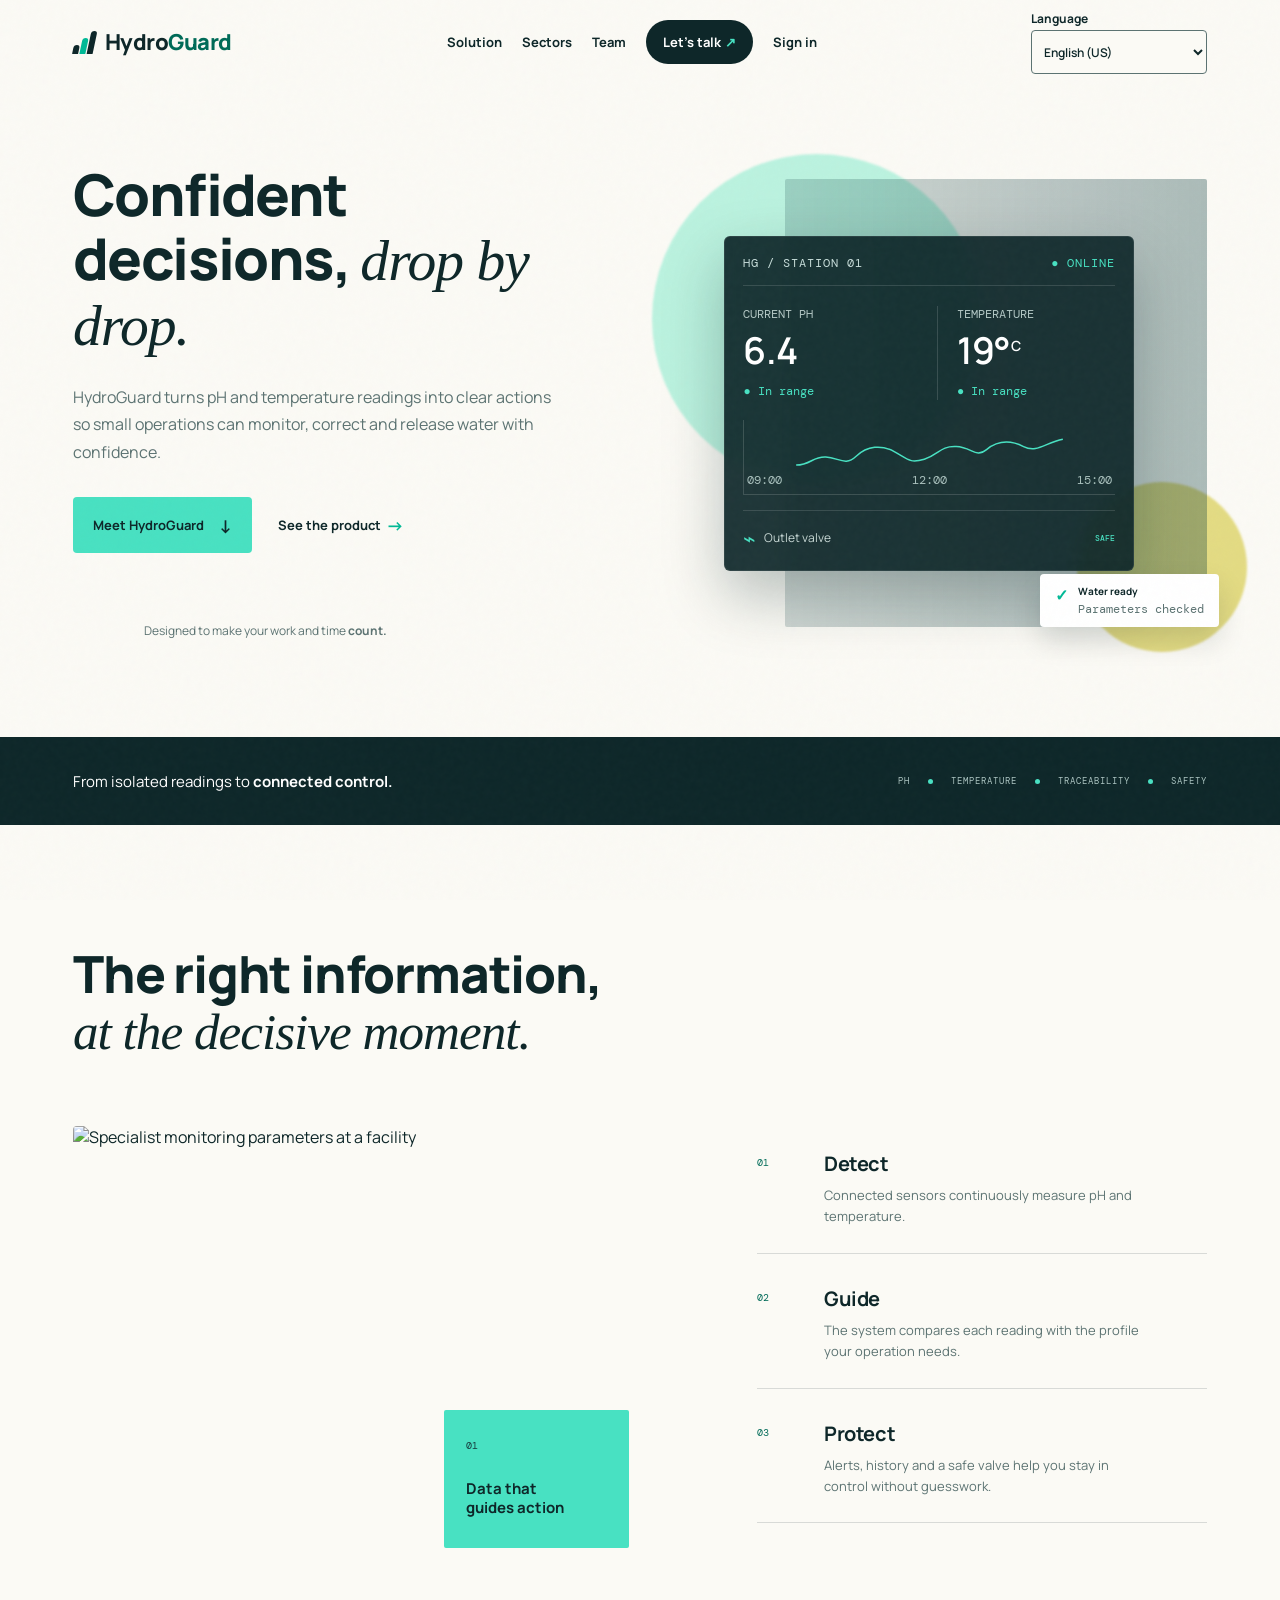
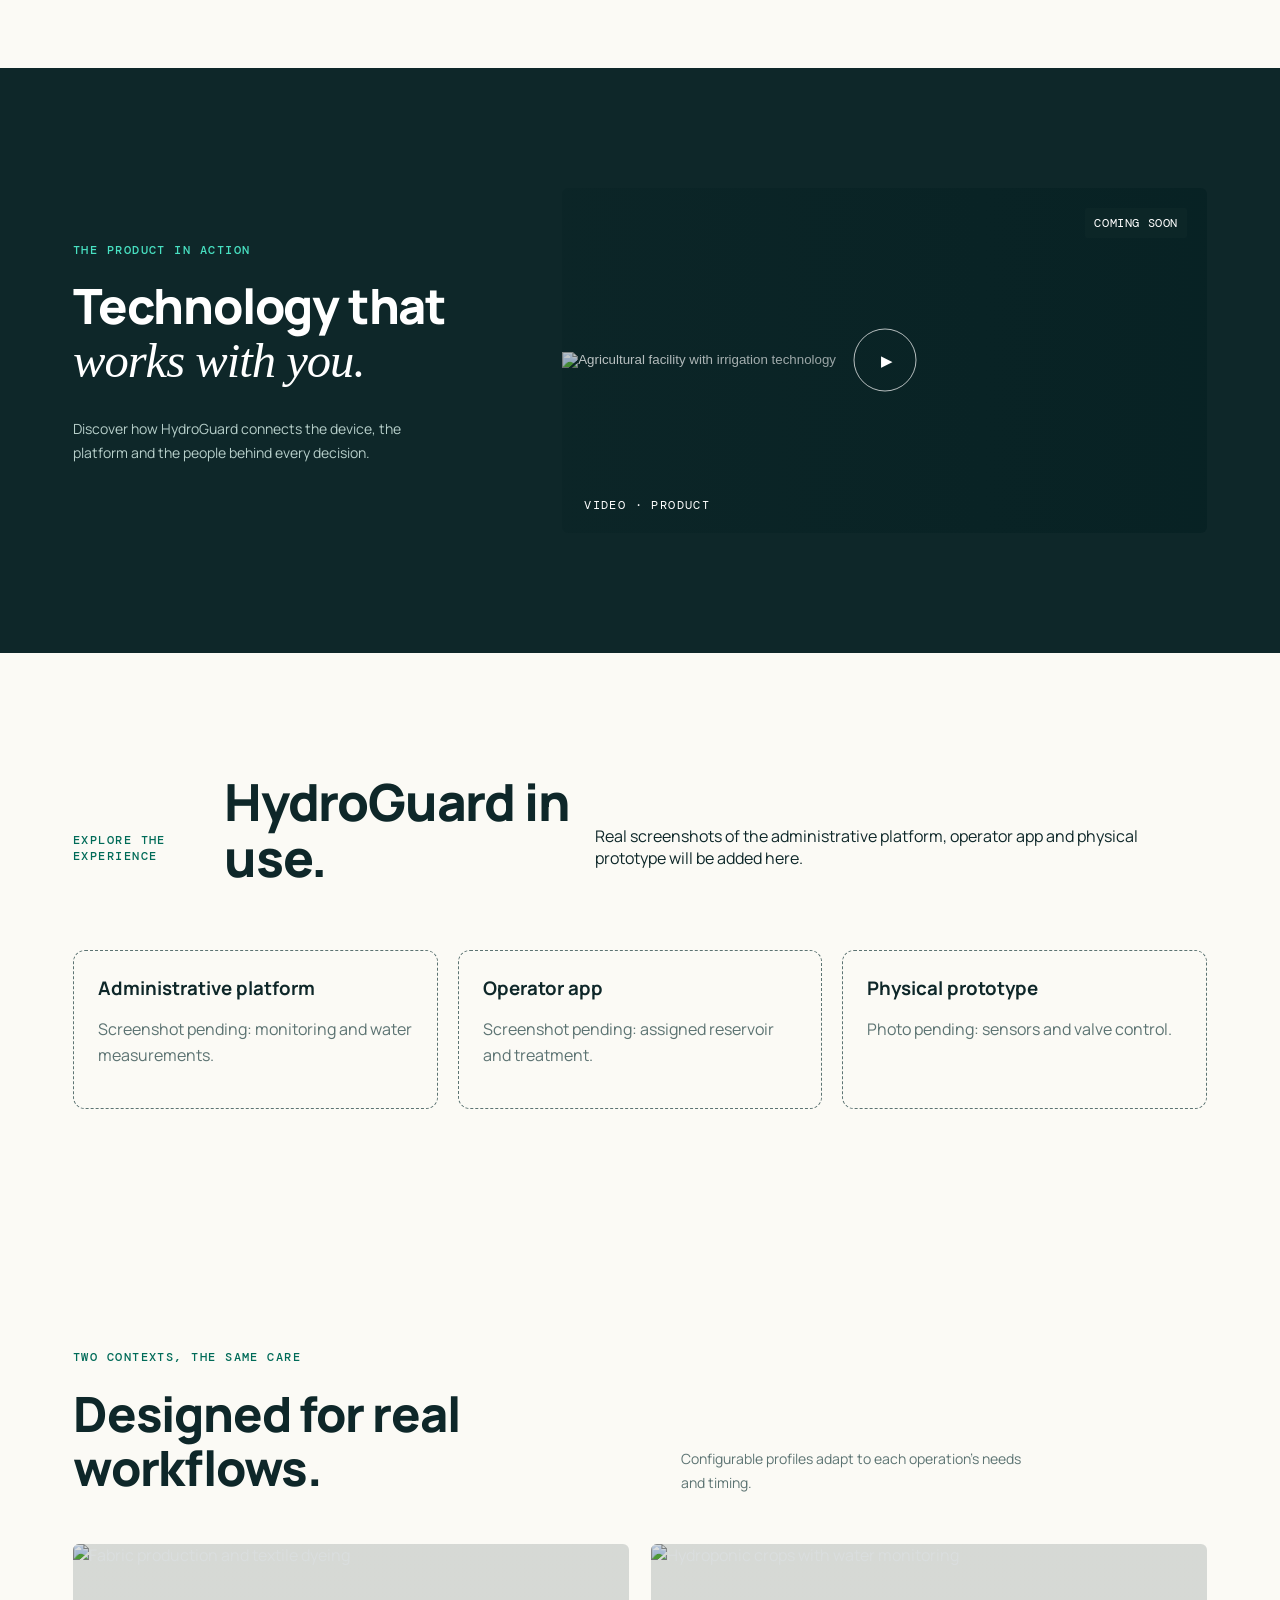
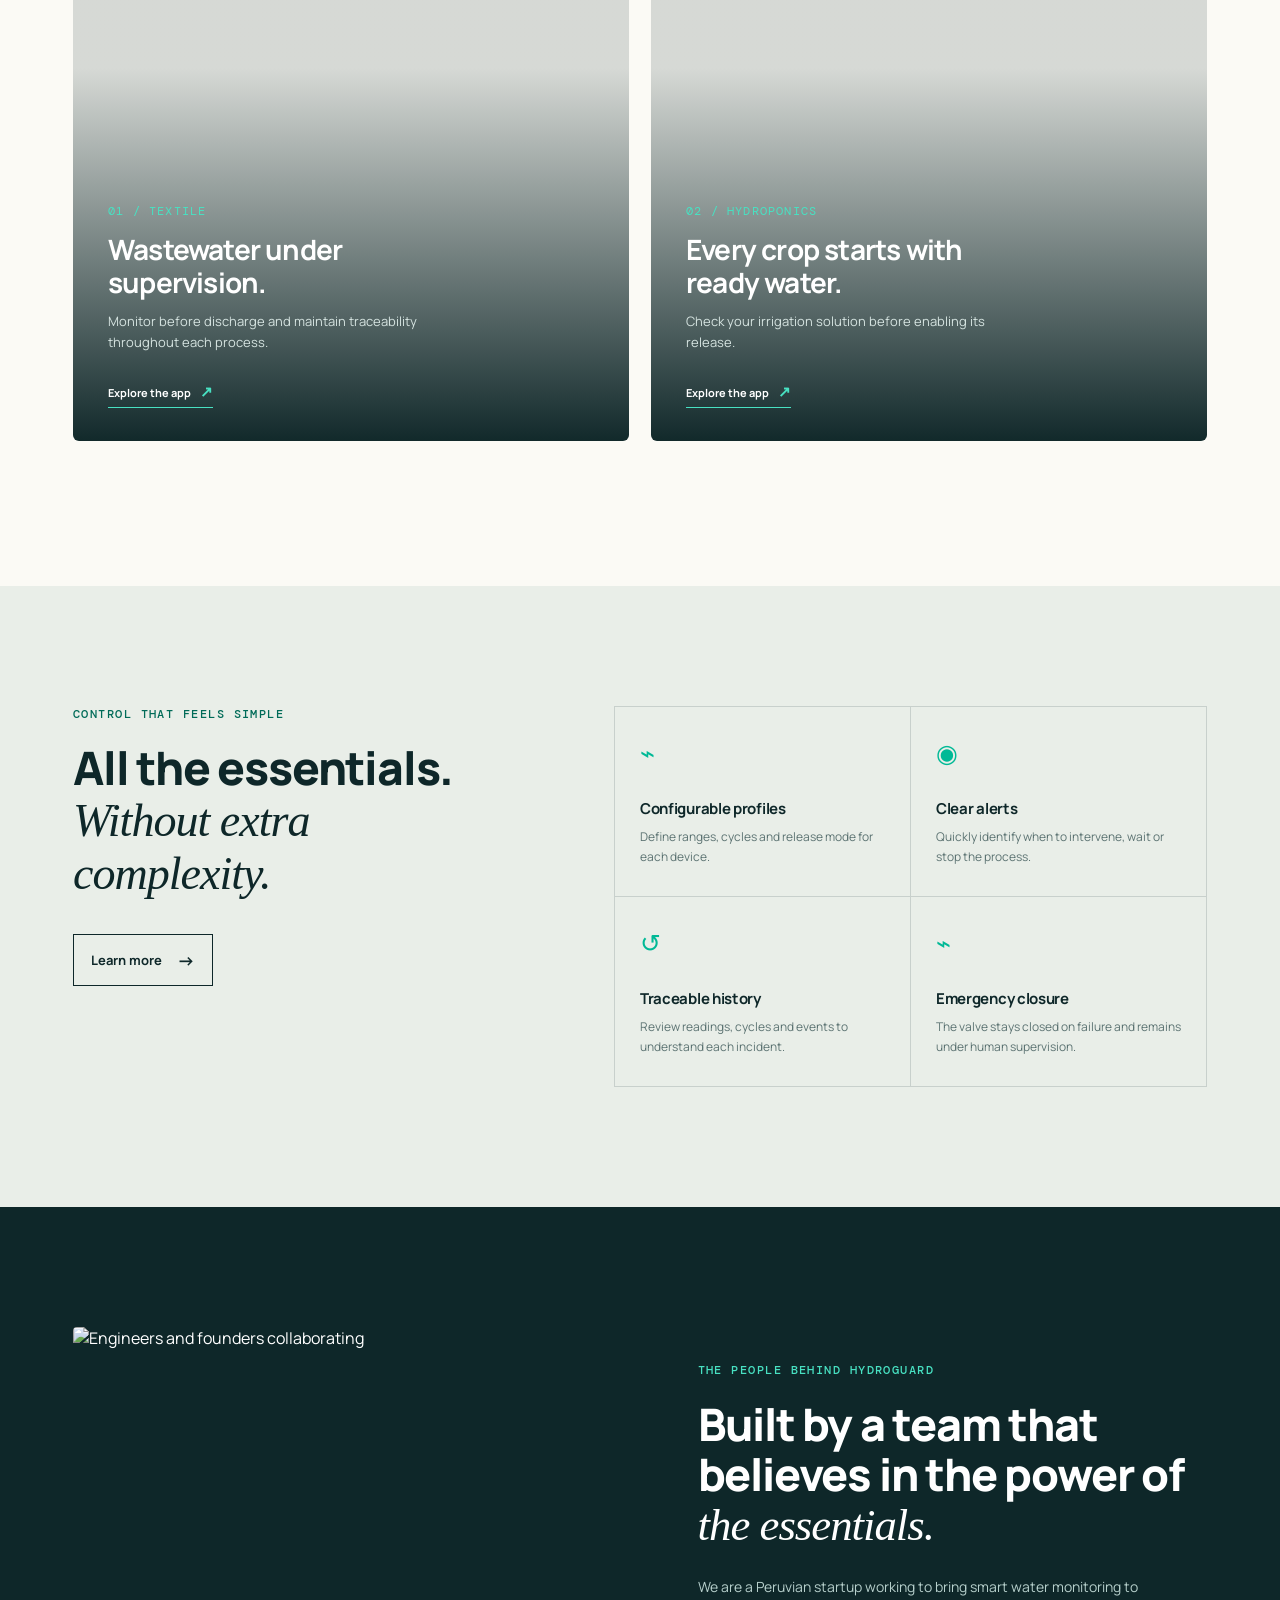
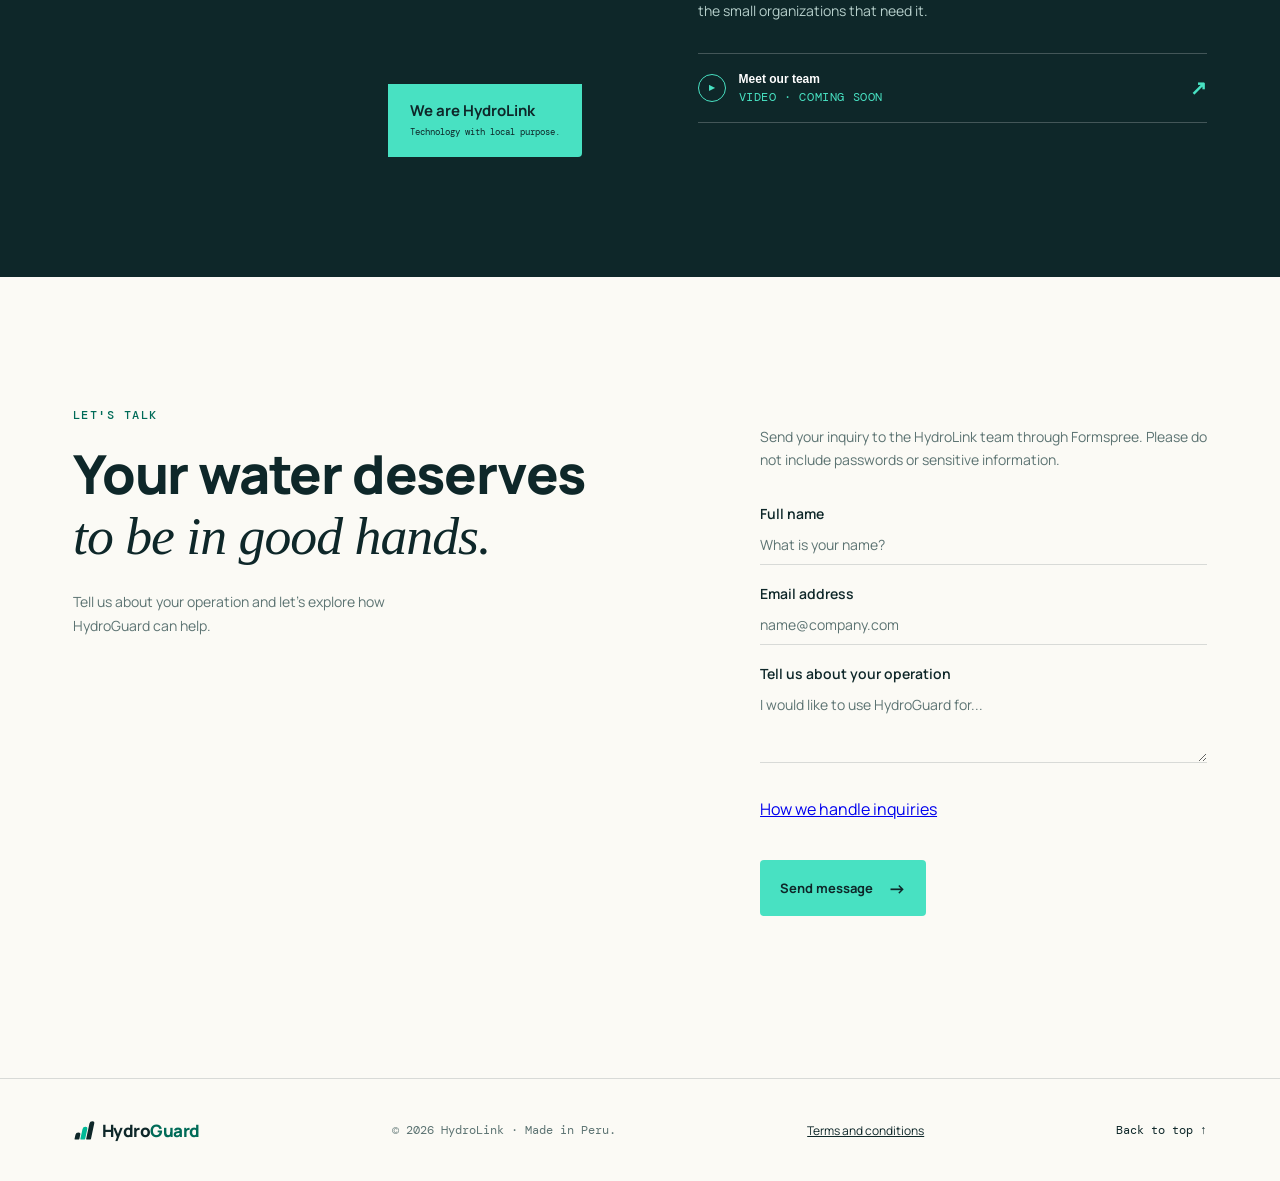
==== commit dc84f07b: "feat: integrate Formspree contact form with validation and i18n" ====
--- a/index.html
+++ b/index.html
@@ -234,16 +234,17 @@
       <div class="contact-title reveal">
         <p class="eyebrow">Let's talk</p>
         <h2>Your water deserves<br /><em>to be in good hands.</em></h2>
-        <p>Tell us about your operation and let's explore how HydroGuard can help.</p><a class="email-link"
-          href="mailto:hola@hydroguard.pe">hola@hydroguard.pe <span>↗</span></a>
-      </div>
-      <form class="contact-form reveal delay-1" id="contact-form" aria-describedby="contact-note" novalidate>
-        <p id="contact-note">This form does not send messages yet. You can contact us using the email link.</p>
+        <p>Tell us about your operation and let's explore how HydroGuard can help.</p>
+      </div>
+      <form class="contact-form reveal delay-1" id="contact-form" data-formspree-endpoint="https://formspree.io/f/moedeady" aria-describedby="contact-note" novalidate>
+        <p id="contact-note">Send your inquiry to the HydroLink team through Formspree. Please do not include passwords or sensitive information.</p>
         <label>Full name<input type="text" name="name" autocomplete="name" placeholder="What is your name?" required /></label>
         <label>Email address<input type="email" name="email" autocomplete="email" placeholder="name@company.com" required /></label>
         <label>Tell us about your operation<textarea name="message" placeholder="I would like to use HydroGuard for..."
             rows="3" required></textarea></label>
-        <button class="button button-primary" type="submit">Send message <span>→</span></button>
+        <p><a href="terms.html#contact-privacy">How we handle inquiries</a></p>
+        <button class="button button-primary" type="submit" disabled><span data-no-i18n id="contact-submit-label">Send message</span> <span aria-hidden="true">→</span></button>
+        <noscript><p role="status">JavaScript is required to submit this form. / Debes habilitar JavaScript para enviar este formulario.</p></noscript>
         <p class="form-message" role="status" aria-live="polite"></p>
       </form>
     </section>
--- a/styles.css
+++ b/styles.css
@@ -1487,3 +1487,9 @@
   .orb-two { right: 0; }
   .orb-one { max-width: 100%; height: auto; aspect-ratio: 1; }
 }
+
+/* Contact submission states; retain the existing layout and focus indicators. */
+.contact-form .button:disabled { cursor: wait; opacity: 0.75; transform: none; box-shadow: none; }
+.contact-form .form-message[data-state="error"] { color: #a02222; }
+.contact-form .form-message[data-state="success"] { color: var(--focus); }
+#contact-submit-label { font: inherit; }
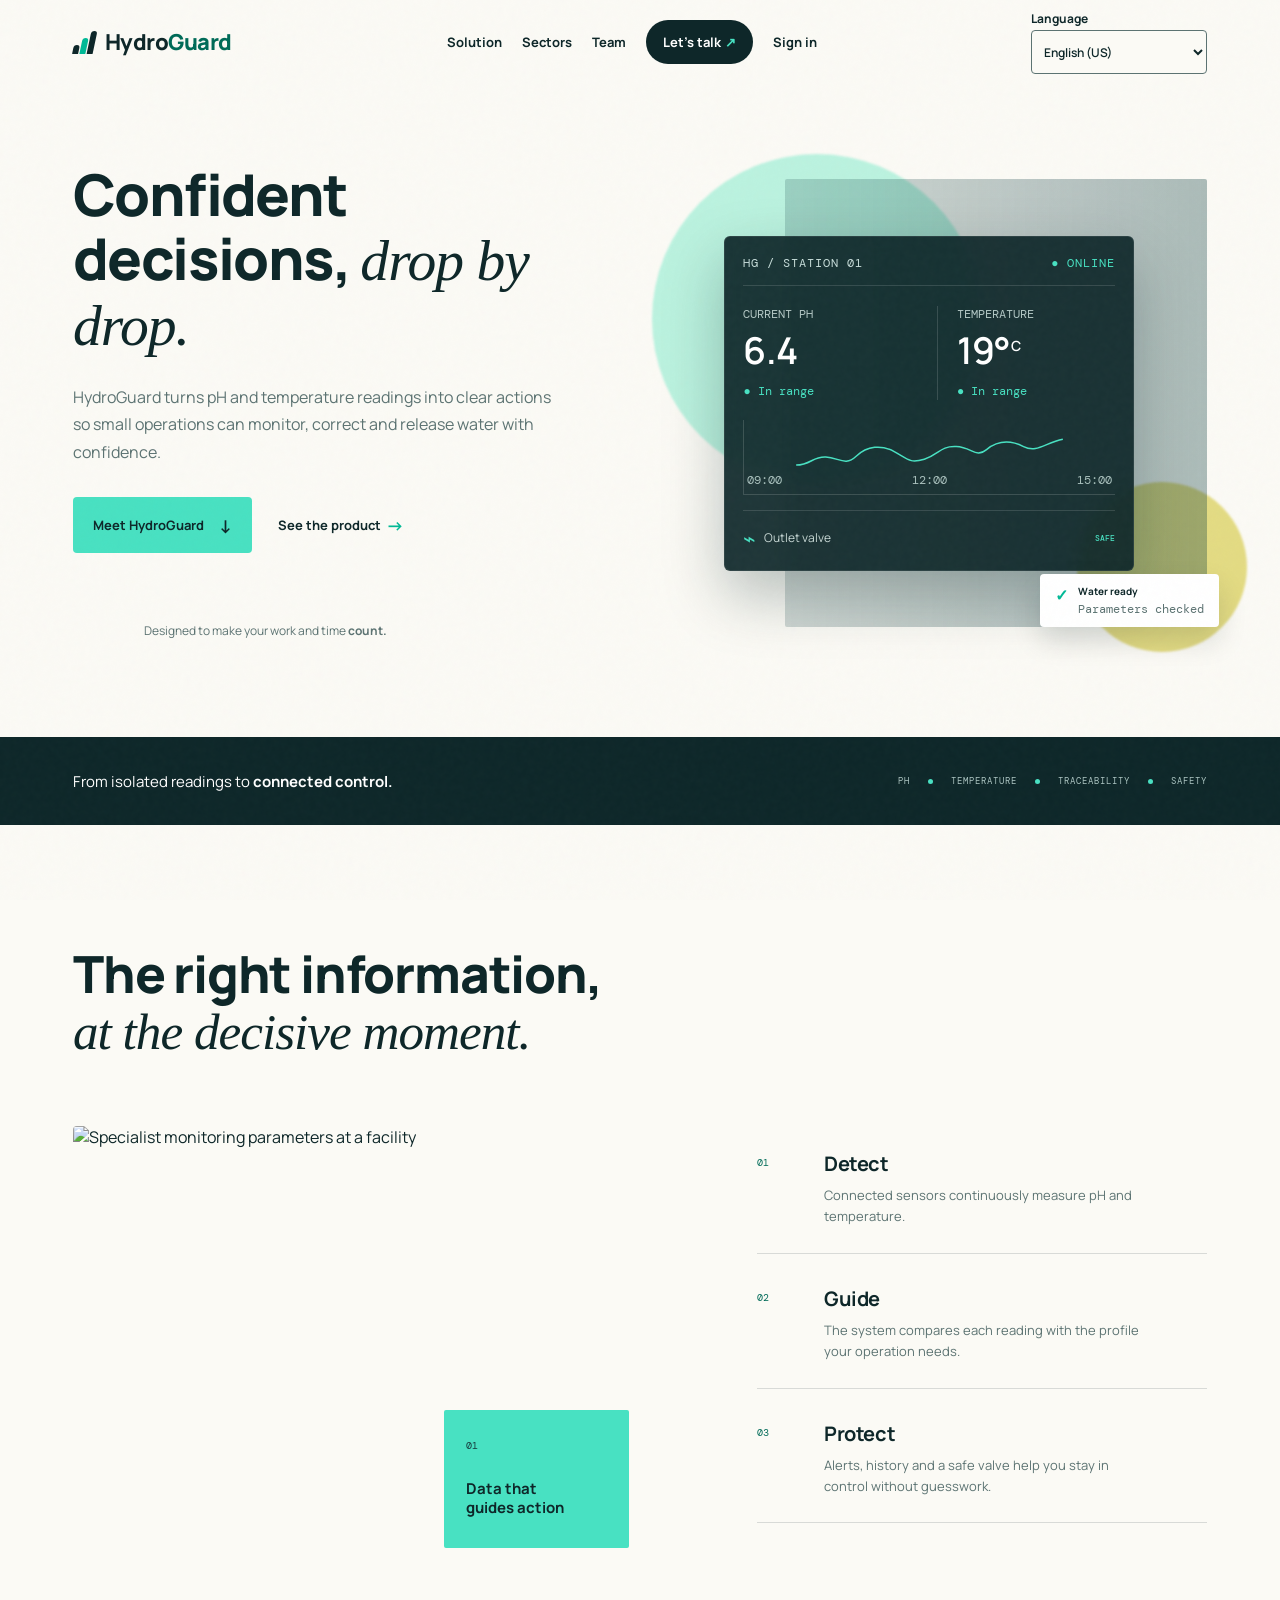
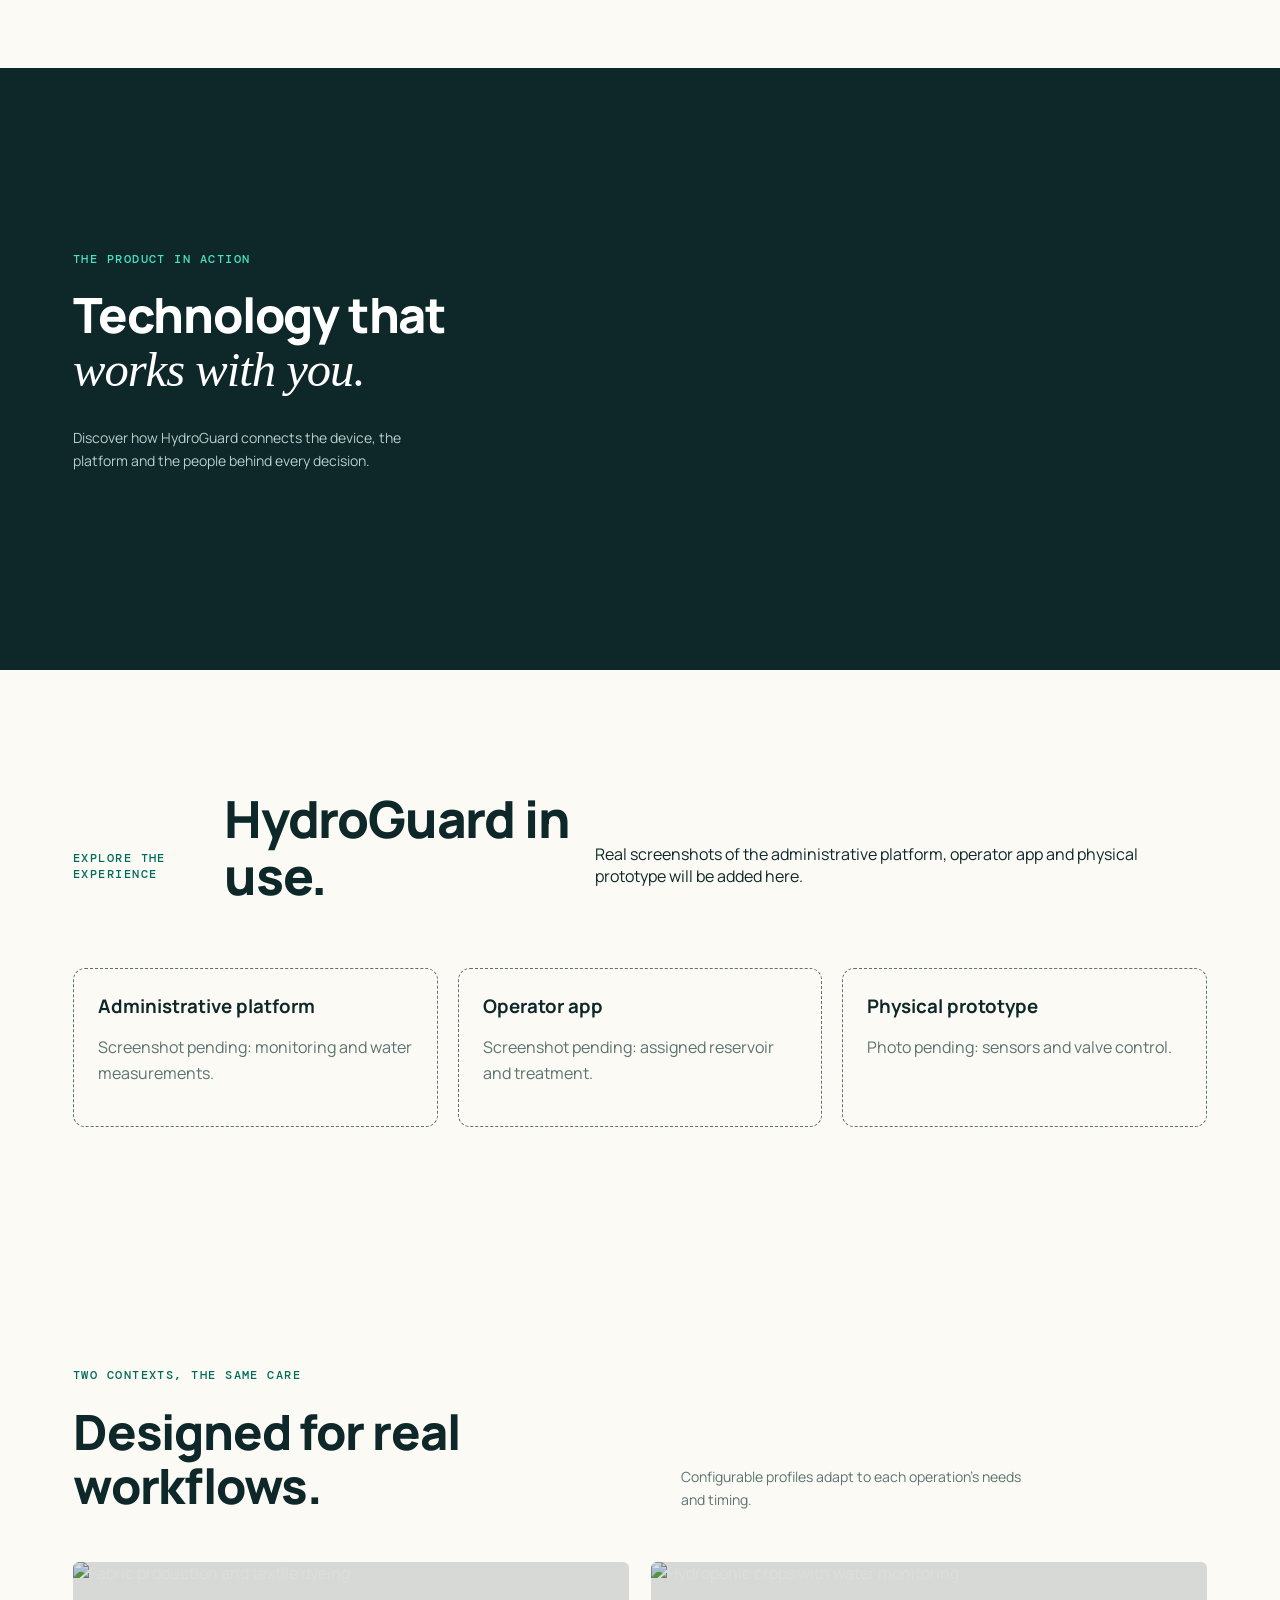
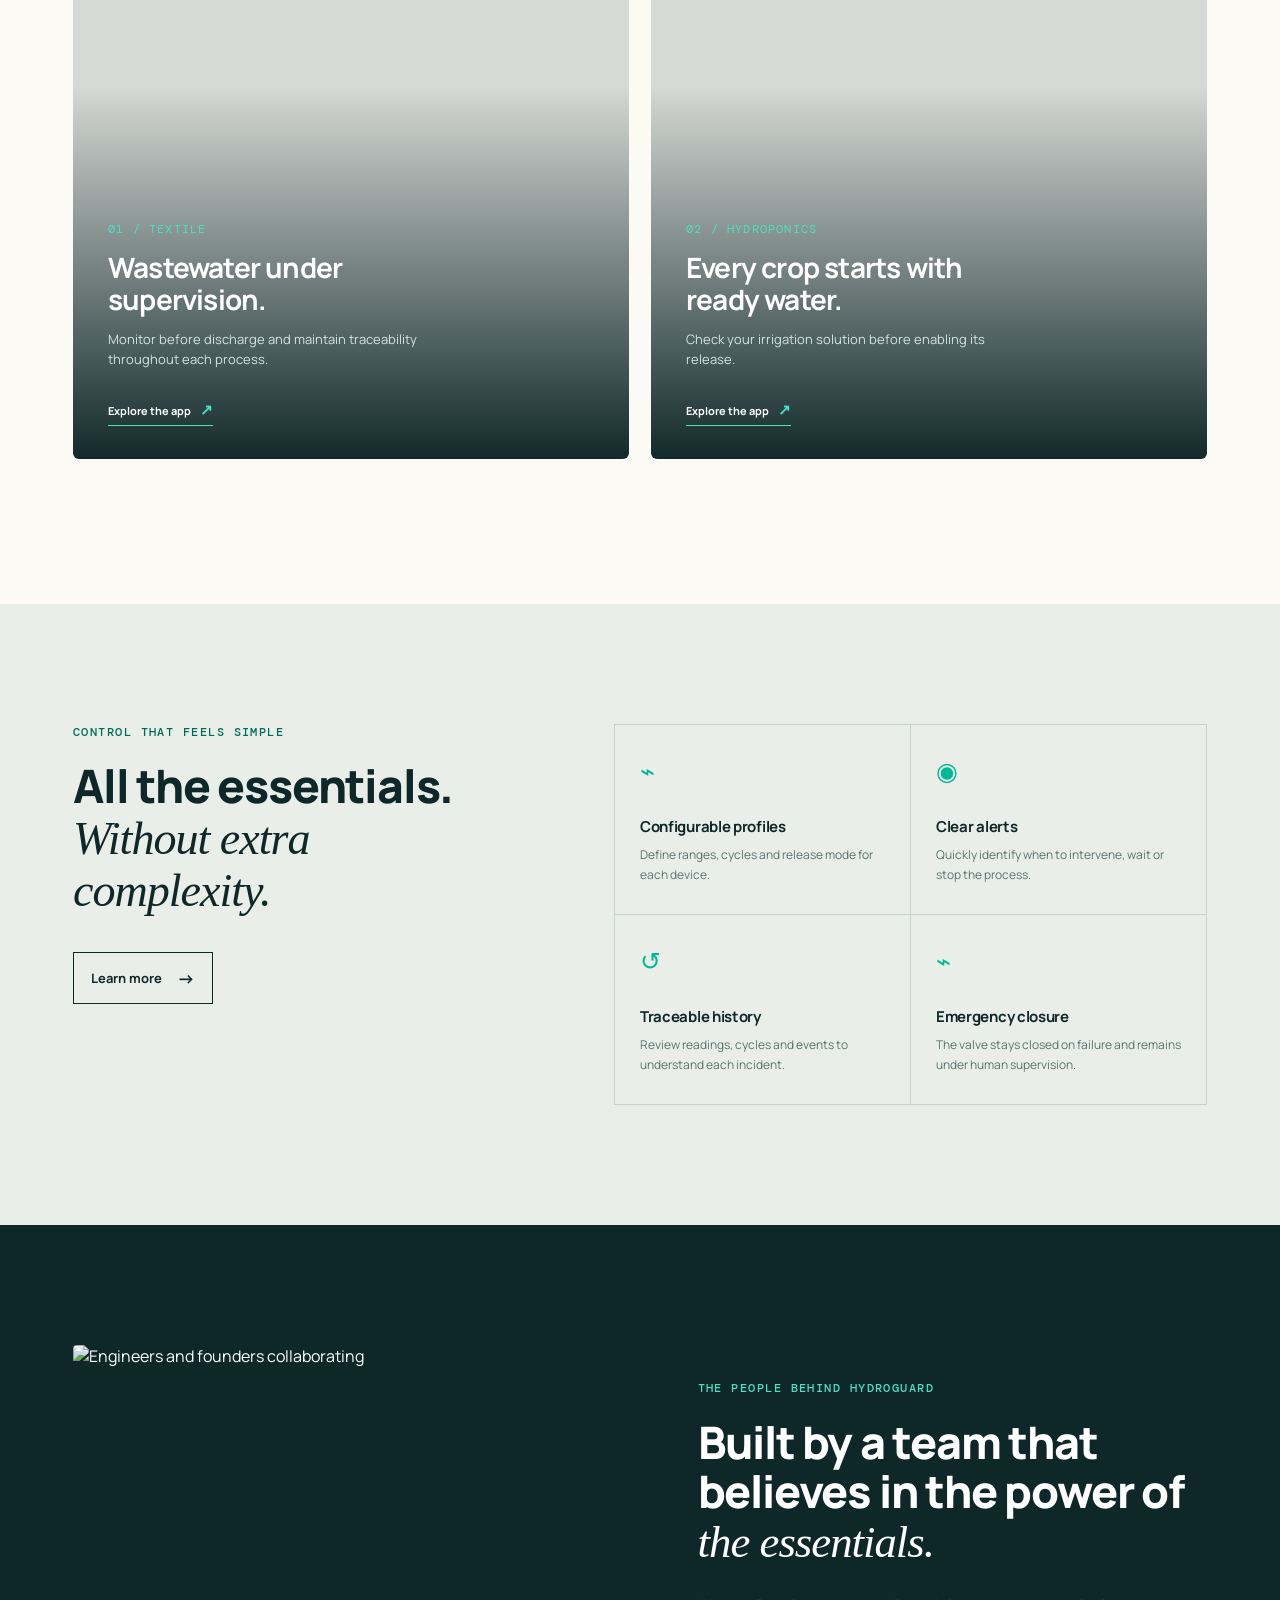
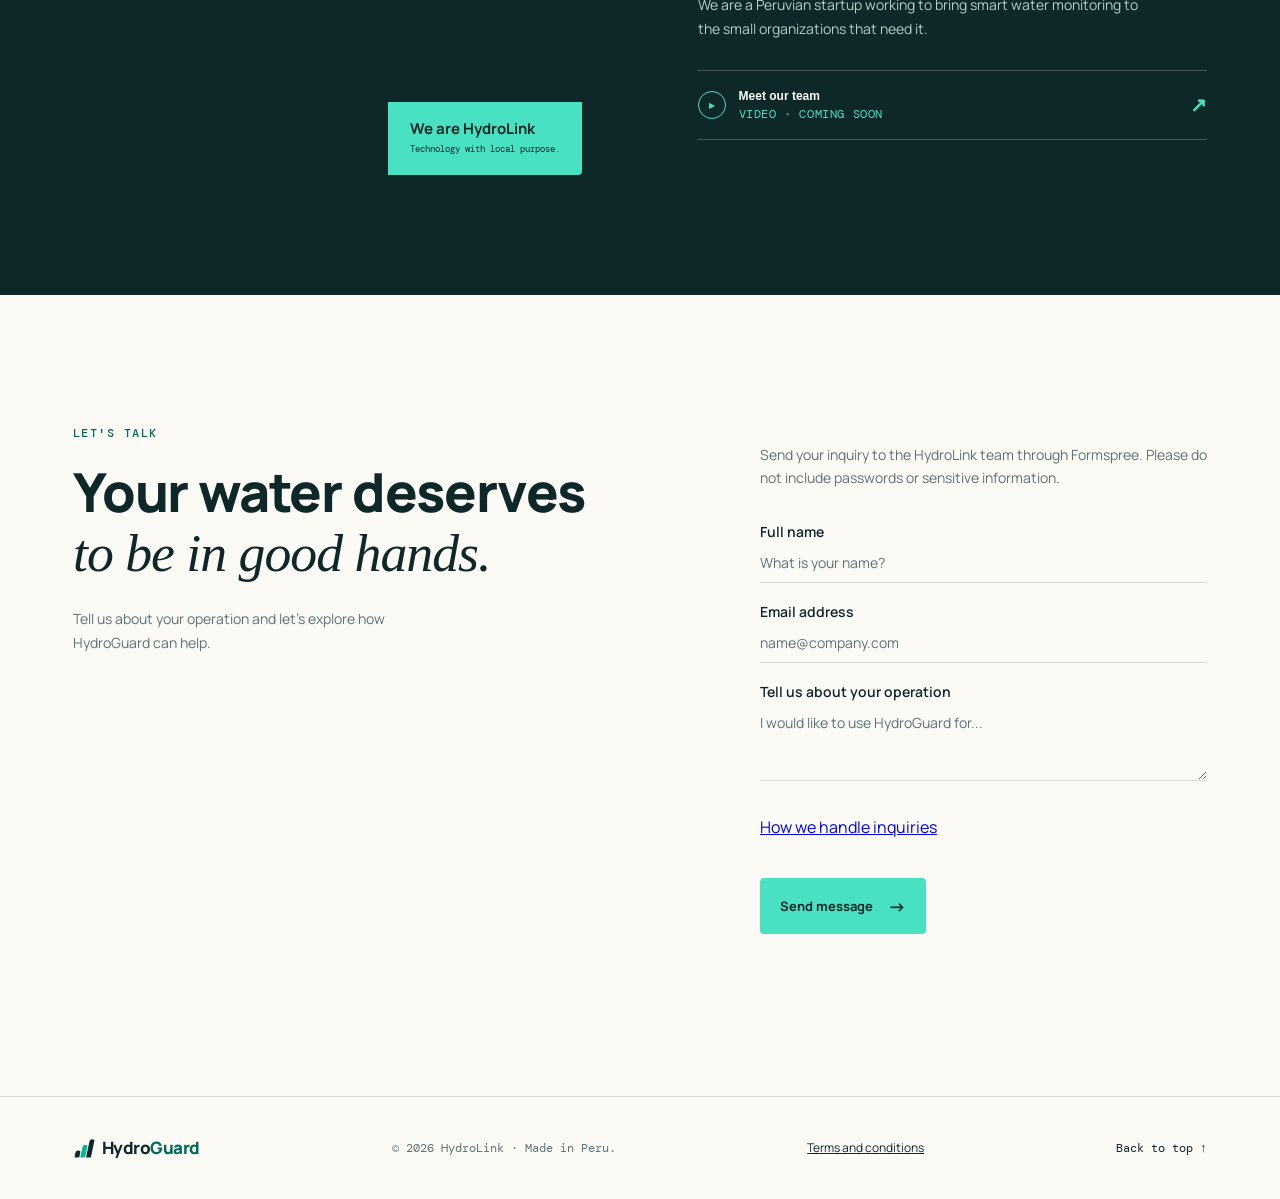
==== commit 16a11069: "feat: embed product video in landing page" ====
--- a/index.html
+++ b/index.html
@@ -142,13 +142,11 @@
         <h2>Technology that<br /><em>works with you.</em></h2>
         <p>Discover how HydroGuard connects the device, the platform and the people behind every decision.</p>
       </div>
-      <button class="video-placeholder reveal delay-1" type="button" data-video="HydroGuard product"
-        aria-label="Product video — coming soon">
-        <img src="https://images.unsplash.com/photo-1466611653911-95081537e5b7?auto=format&fit=crop&w=1200&q=85"
-          alt="Agricultural facility with irrigation technology" loading="lazy" />
-        <span class="play-button">▶</span><span class="video-label">VIDEO · PRODUCT</span><span
-          class="coming-soon">Coming soon</span>
-      </button>
+      <div class="product-video-player reveal delay-1">
+        <iframe src="https://www.youtube.com/embed/_bPGl8n0KaQ" title="HydroGuard — About the product"
+          loading="lazy" allow="accelerometer; autoplay; clipboard-write; encrypted-media; gyroscope; picture-in-picture; web-share"
+          referrerpolicy="strict-origin-when-cross-origin" allowfullscreen></iframe>
+      </div>
     </section>
 
     <section class="product-evidence section" aria-labelledby="evidence-title">
--- a/styles.css
+++ b/styles.css
@@ -633,6 +633,21 @@
   line-height: 1.7;
   max-width: 360px;
   margin-top: 28px;
+}
+
+.product-video-player {
+  width: 100%;
+  min-width: 0;
+  aspect-ratio: 16 / 9;
+  overflow: hidden;
+  border-radius: 6px;
+}
+
+.product-video-player iframe {
+  display: block;
+  width: 100%;
+  height: 100%;
+  border: 0;
 }
 
 .video-placeholder {
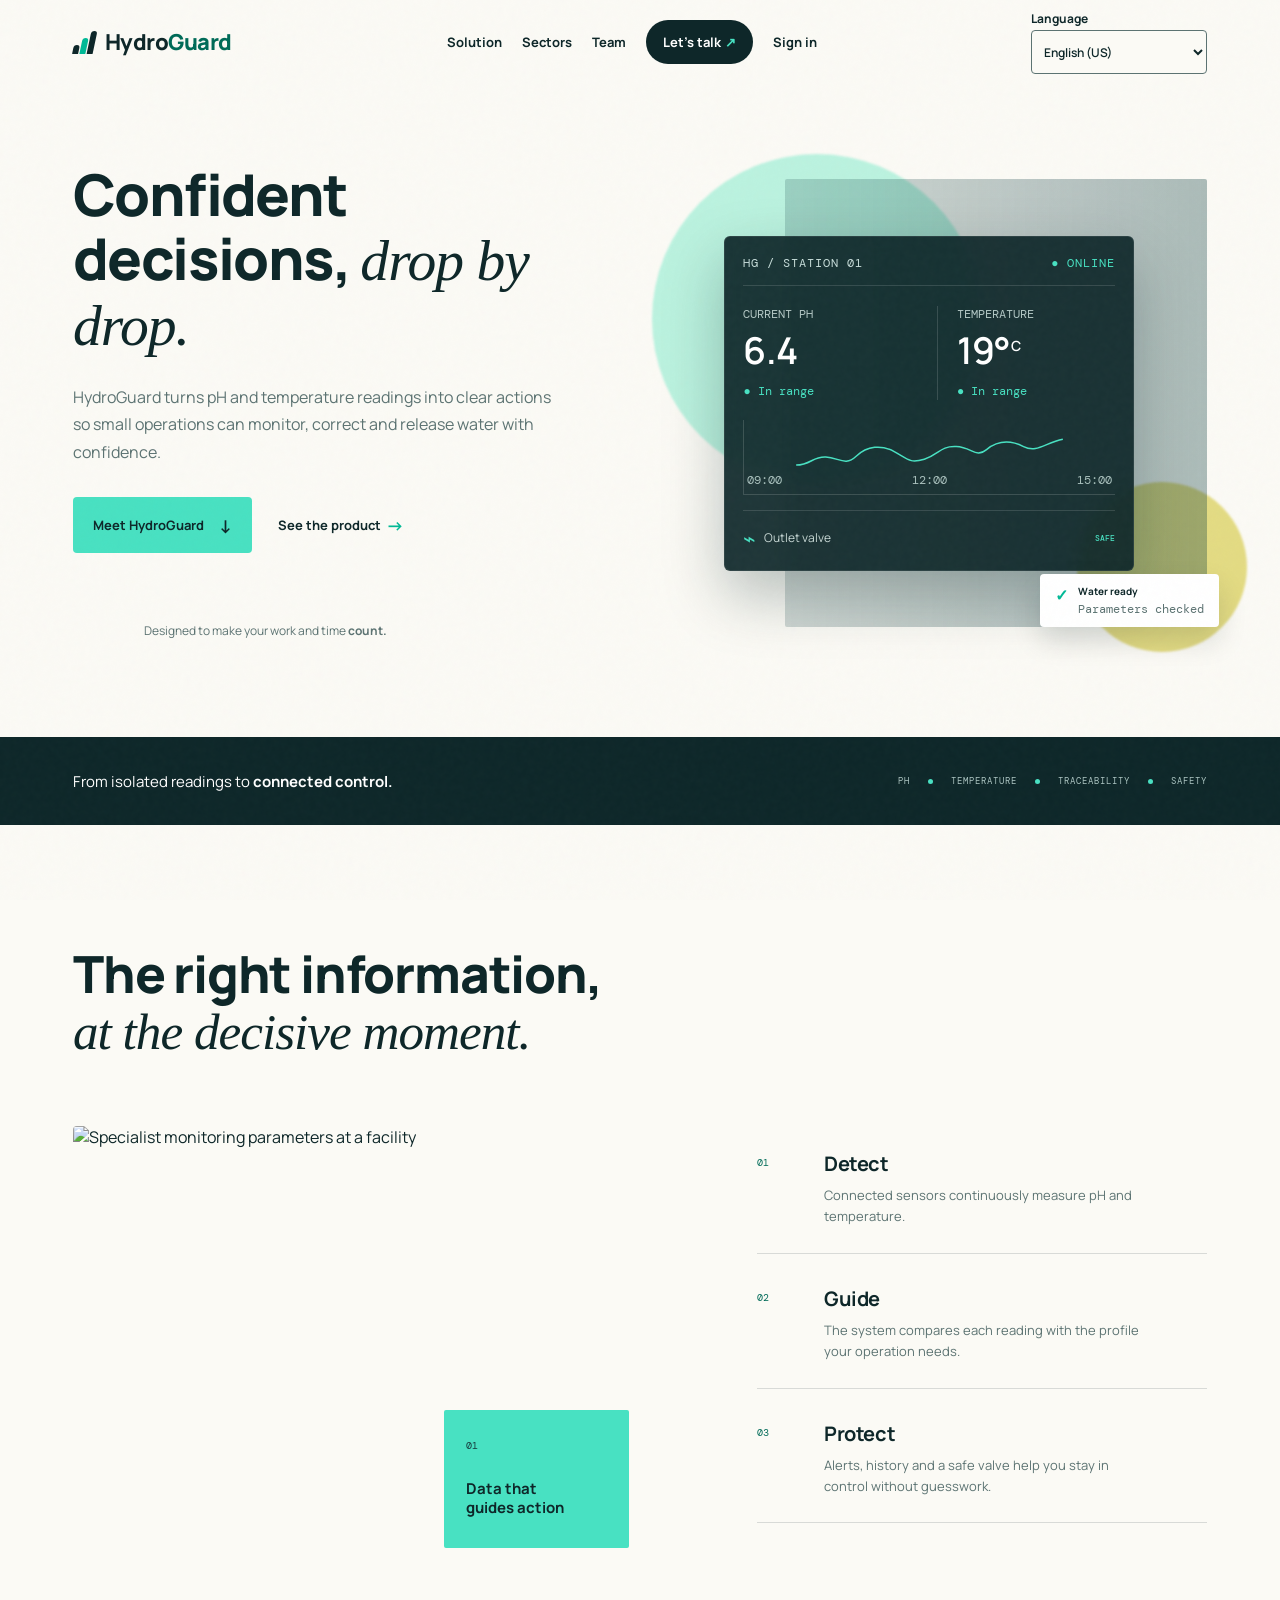
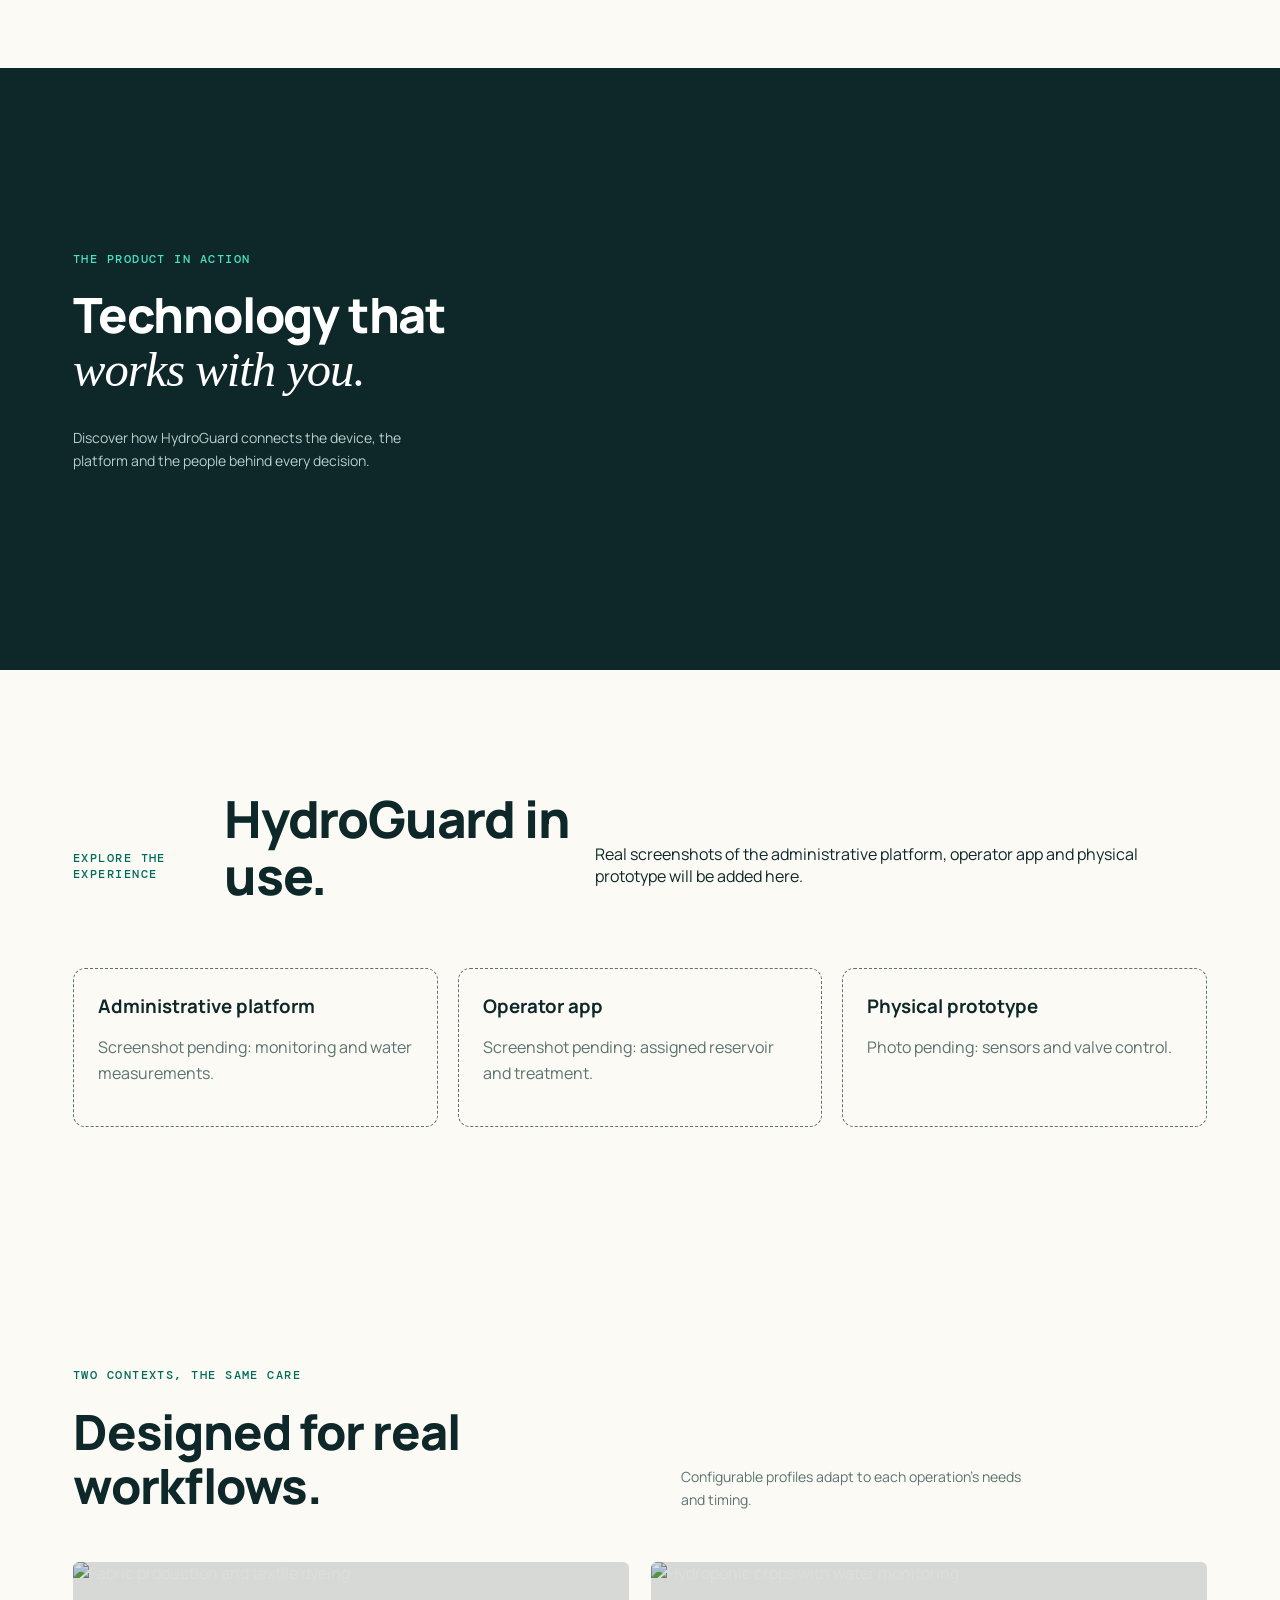
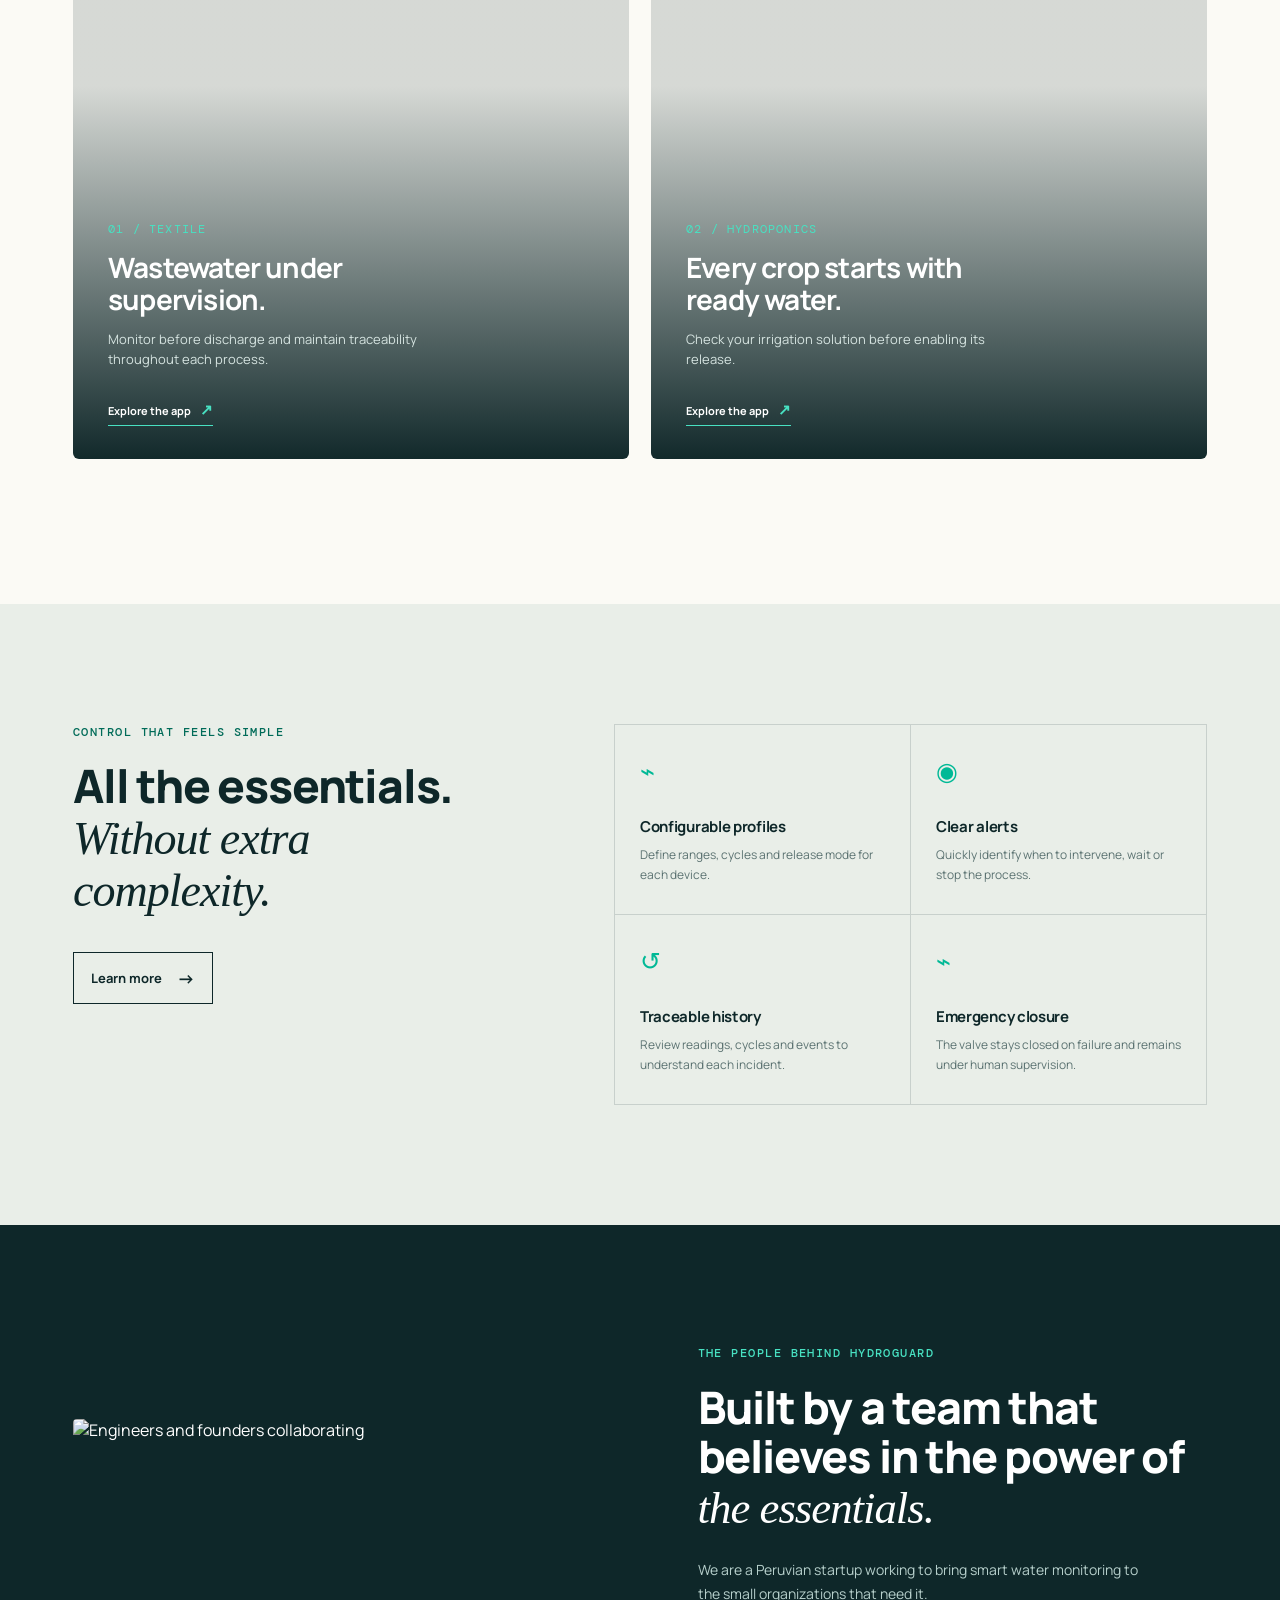
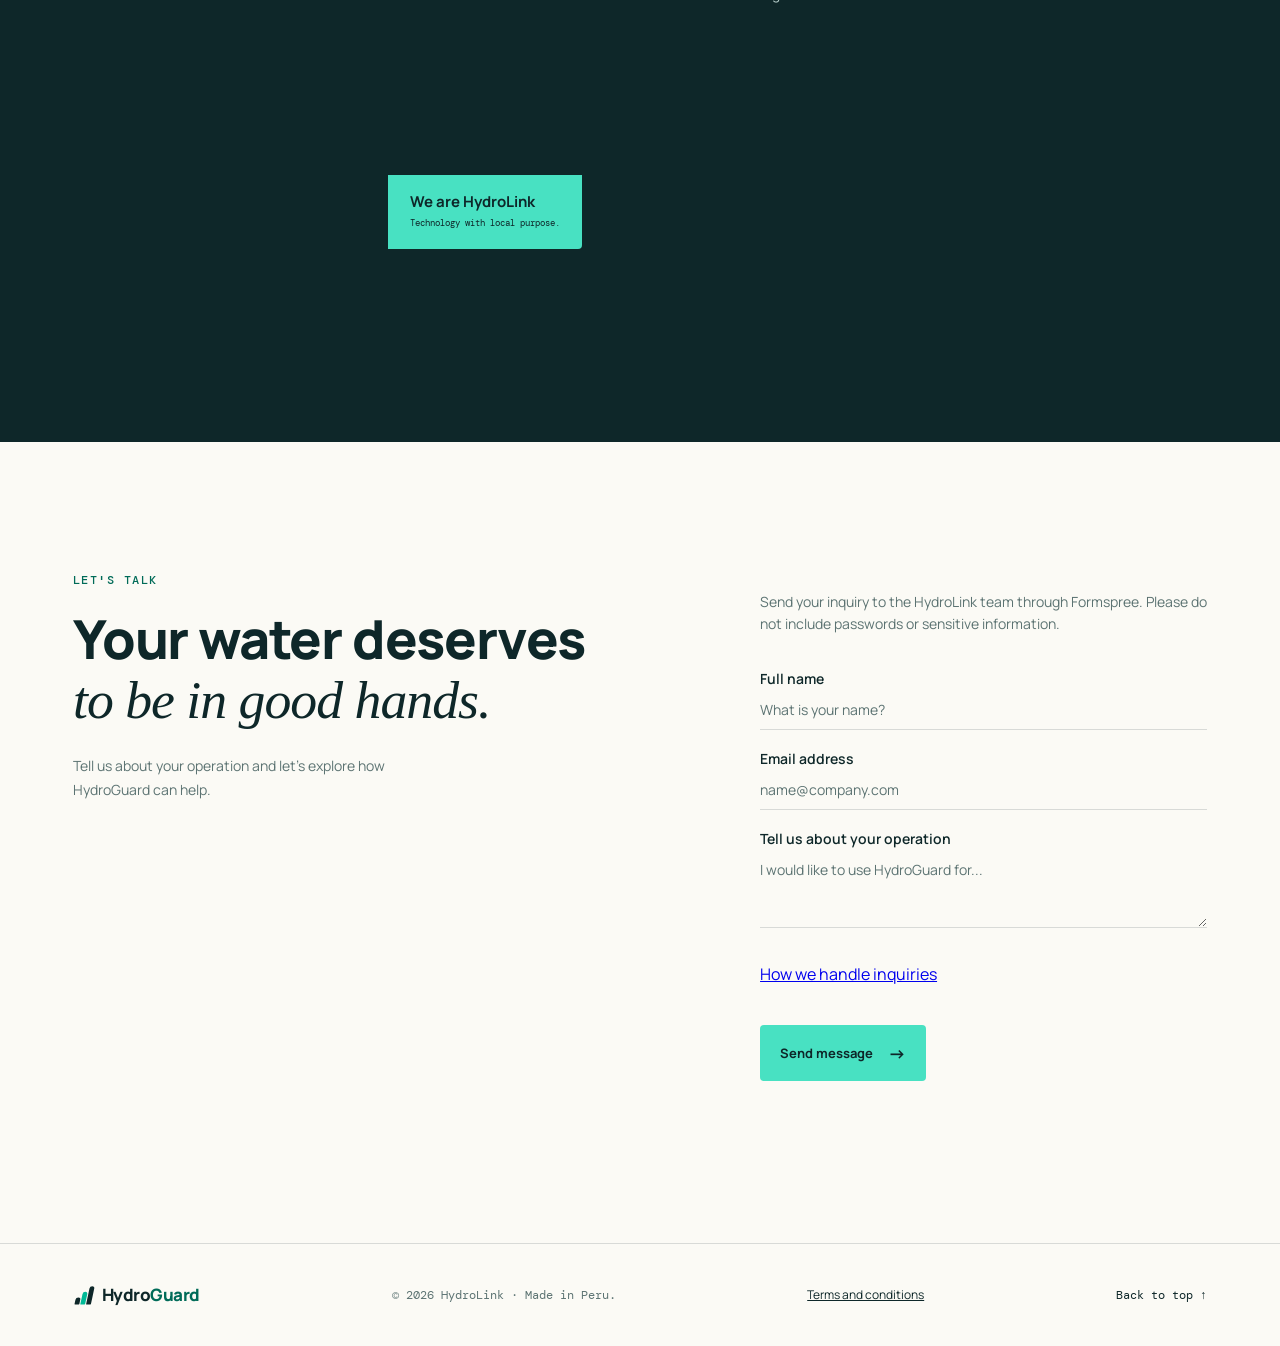
==== commit 2de0fd5a: "feat: add video about the team" ====
--- a/index.html
+++ b/index.html
@@ -22,7 +22,7 @@
   <link
     href="https://fonts.googleapis.com/css2?family=DM+Mono:wght@400;500&family=Manrope:wght@400;500;600;700;800&display=swap"
     rel="stylesheet" />
-  <link rel="stylesheet" href="styles.css" />
+  <link rel="stylesheet" href="styles.css?v=20261115-video" />
 </head>
 
 <body>
@@ -223,8 +223,8 @@
       <div class="team-content reveal delay-1">
         <p class="eyebrow">The people behind HydroGuard</p>
         <h2>Built by a team that believes in the power of <em>the essentials.</em></h2>
-        <p>We are a Peruvian startup working to bring smart water monitoring to the small organizations that need it.</p><button class="team-video-link" type="button" data-video="The HydroLink team"><span
-            class="mini-play">▶</span><span>Meet our team<br /><small>VIDEO · COMING SOON</small></span><b>↗</b></button>
+        <p>We are a Peruvian startup working to bring smart water monitoring to the small organizations that need it.</p>
+        <iframe class="team-video-embed" src="https://www.youtube-nocookie.com/embed/VHOti0I3l1s" title="About the HydroLink team" loading="lazy" allow="accelerometer; autoplay; clipboard-write; encrypted-media; gyroscope; picture-in-picture; web-share" allowfullscreen></iframe>
       </div>
     </section>
 
--- a/styles.css
+++ b/styles.css
@@ -963,6 +963,15 @@
   font-size: 14px;
   margin: 25px 0 30px;
   max-width: 440px;
+}
+
+.team-video-embed {
+  display: block;
+  width: 100%;
+  max-width: 560px;
+  aspect-ratio: 16 / 9;
+  border: 0;
+  border-radius: 12px;
 }
 
 .team-video-link {
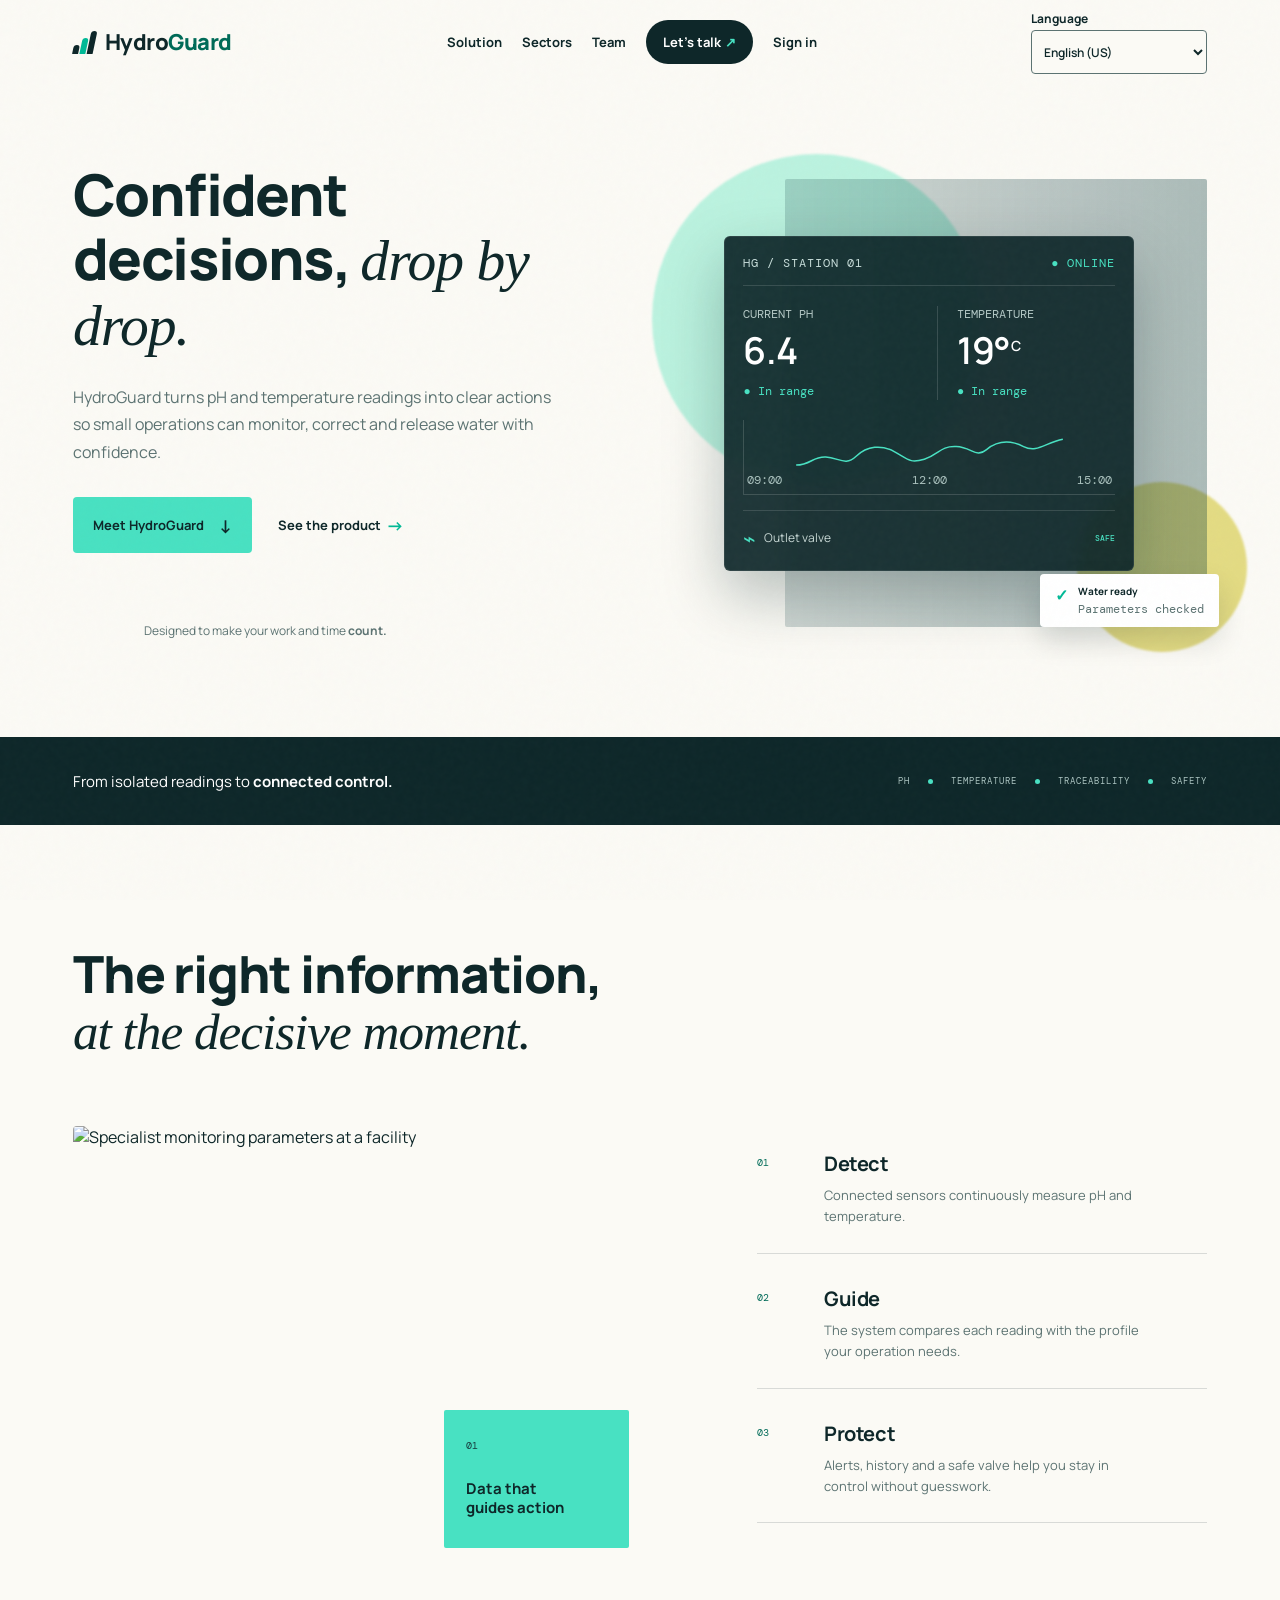
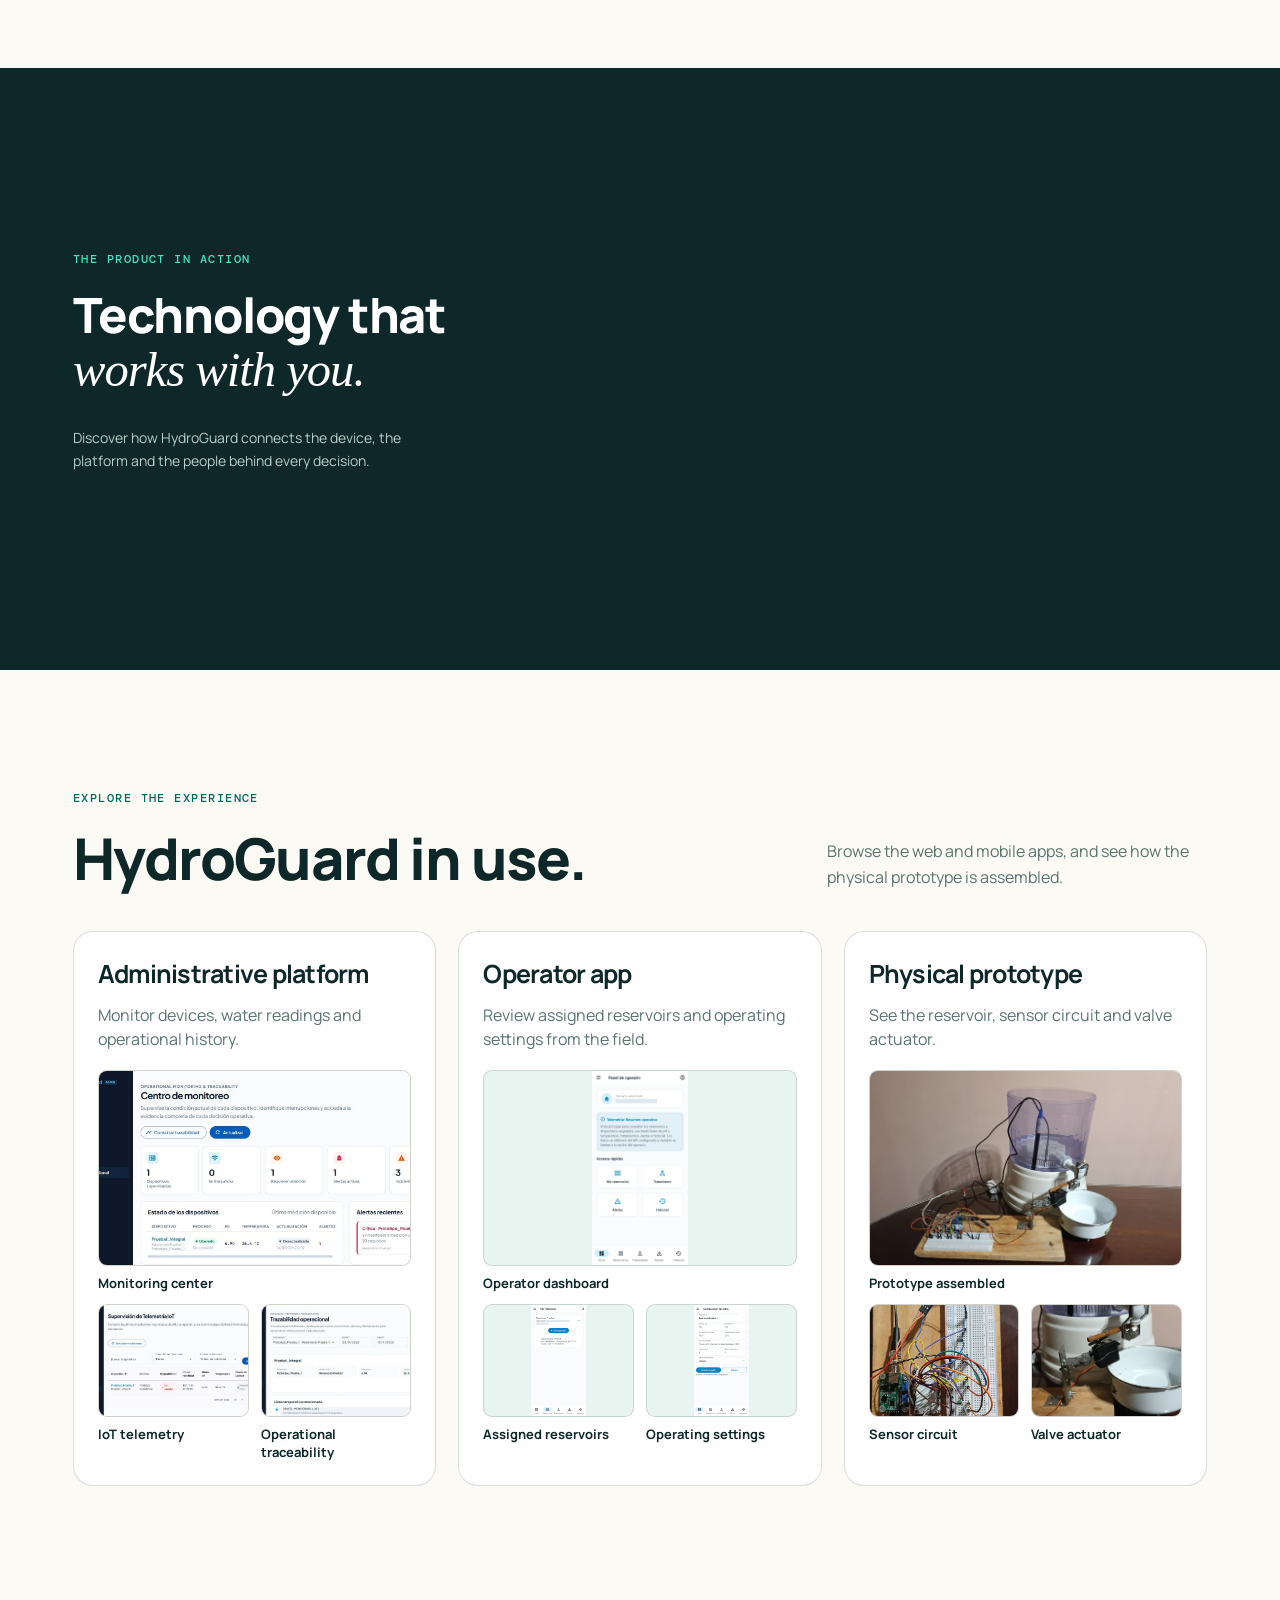
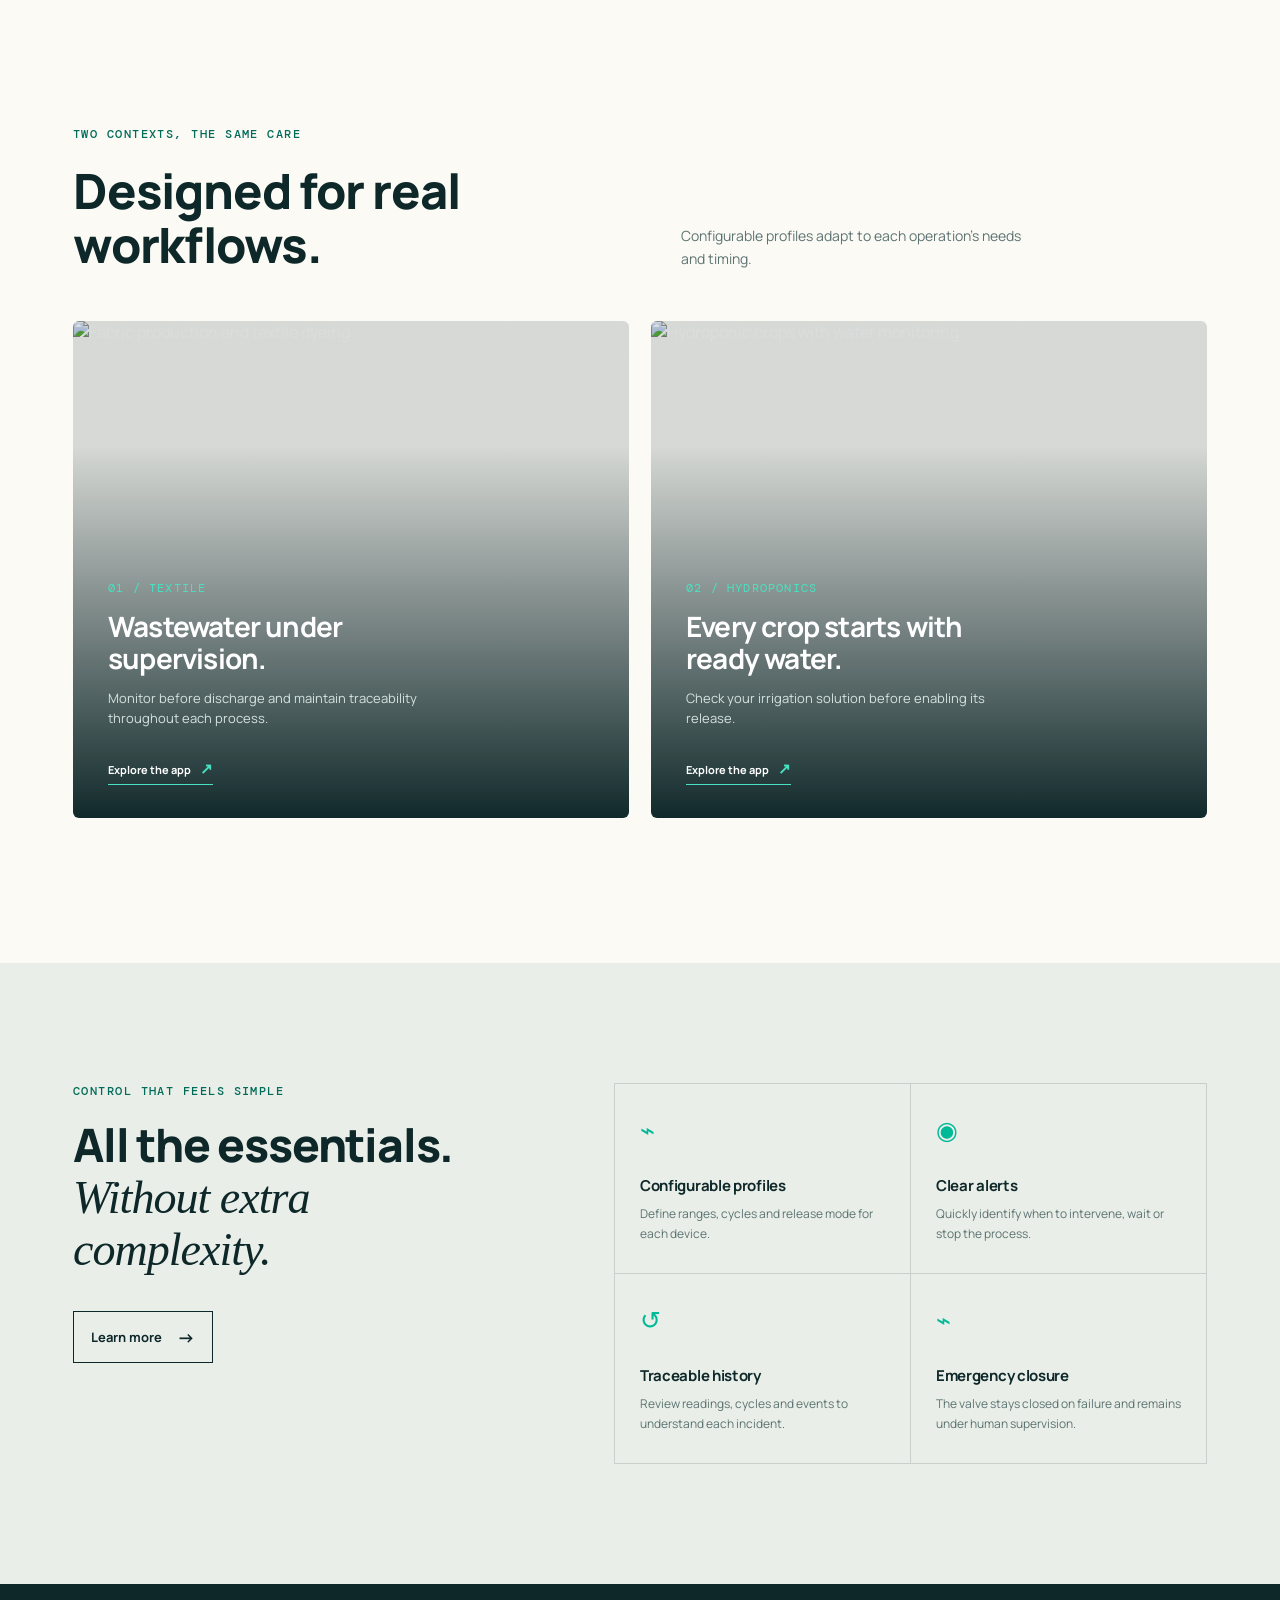
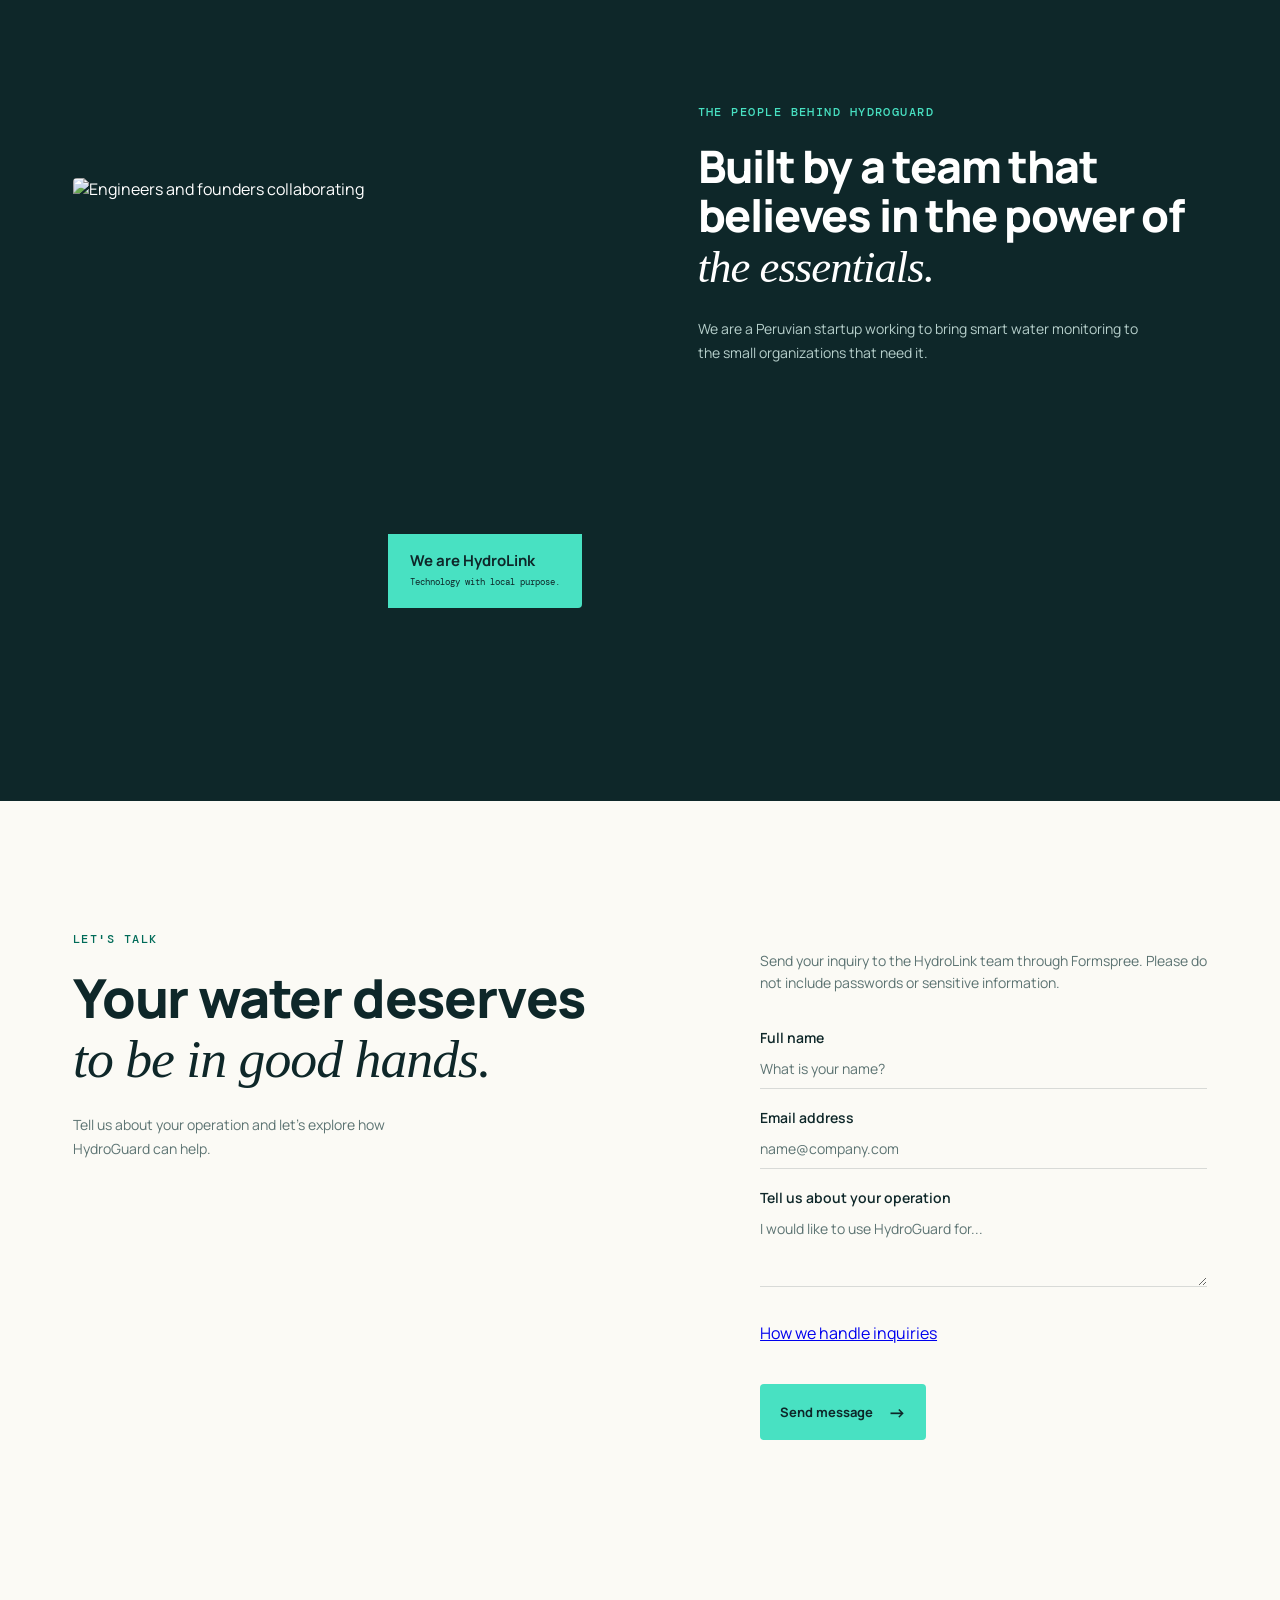
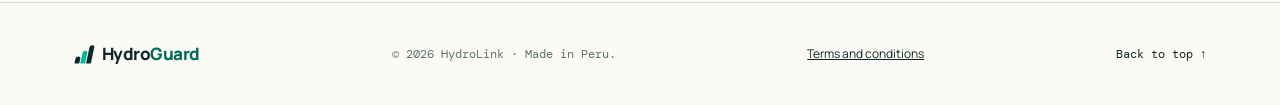
==== commit 661790a5: "feat: add product evidence albums" ====
--- a/index.html
+++ b/index.html
@@ -22,7 +22,7 @@
   <link
     href="https://fonts.googleapis.com/css2?family=DM+Mono:wght@400;500&family=Manrope:wght@400;500;600;700;800&display=swap"
     rel="stylesheet" />
-  <link rel="stylesheet" href="styles.css?v=20261115-video" />
+  <link rel="stylesheet" href="styles.css?v=20261115-evidence" />
 </head>
 
 <body>
@@ -149,16 +149,69 @@
       </div>
     </section>
 
-    <section class="product-evidence section" aria-labelledby="evidence-title">
-      <div class="section-heading">
-        <p class="eyebrow">Explore the experience</p>
-        <h2 id="evidence-title">HydroGuard in use.</h2>
-        <p>Real screenshots of the administrative platform, operator app and physical prototype will be added here.</p>
+    <section class="product-evidence section" id="evidencias" aria-labelledby="evidence-title">
+      <div class="evidence-intro">
+        <div>
+          <p class="eyebrow">Explore the experience</p>
+          <h2 id="evidence-title">HydroGuard in use.</h2>
+        </div>
+        <p>Browse the web and mobile apps, and see how the physical prototype is assembled.</p>
       </div>
       <div class="evidence-grid">
-        <article class="evidence-placeholder"><h3>Administrative platform</h3><p>Screenshot pending: monitoring and water measurements.</p></article>
-        <article class="evidence-placeholder"><h3>Operator app</h3><p>Screenshot pending: assigned reservoir and treatment.</p></article>
-        <article class="evidence-placeholder"><h3>Physical prototype</h3><p>Photo pending: sensors and valve control.</p></article>
+        <article class="evidence-album evidence-album--web">
+          <h3>Administrative platform</h3>
+          <p>Monitor devices, water readings and operational history.</p>
+          <div class="evidence-photos">
+            <a class="evidence-photo" href="assets/evidence/web-monitoring.webp" data-evidence-photo>
+              <img src="assets/evidence/web-monitoring.webp" alt="" width="1280" height="620" loading="lazy" decoding="async" />
+              <span>Monitoring center</span>
+            </a>
+            <a class="evidence-photo" href="assets/evidence/web-telemetry.webp" data-evidence-photo>
+              <img src="assets/evidence/web-telemetry.webp" alt="" width="1280" height="620" loading="lazy" decoding="async" />
+              <span>IoT telemetry</span>
+            </a>
+            <a class="evidence-photo" href="assets/evidence/web-traceability.webp" data-evidence-photo>
+              <img src="assets/evidence/web-traceability.webp" alt="" width="1280" height="620" loading="lazy" decoding="async" />
+              <span>Operational traceability</span>
+            </a>
+          </div>
+        </article>
+        <article class="evidence-album evidence-album--mobile">
+          <h3>Operator app</h3>
+          <p>Review assigned reservoirs and operating settings from the field.</p>
+          <div class="evidence-photos">
+            <a class="evidence-photo" href="assets/evidence/mobile-home.webp" data-evidence-photo>
+              <img src="assets/evidence/mobile-home.webp" alt="" width="840" height="1680" loading="lazy" decoding="async" />
+              <span>Operator dashboard</span>
+            </a>
+            <a class="evidence-photo" href="assets/evidence/mobile-reservoirs.webp" data-evidence-photo>
+              <img src="assets/evidence/mobile-reservoirs.webp" alt="" width="840" height="1680" loading="lazy" decoding="async" />
+              <span>Assigned reservoirs</span>
+            </a>
+            <a class="evidence-photo" href="assets/evidence/mobile-configuration.webp" data-evidence-photo>
+              <img src="assets/evidence/mobile-configuration.webp" alt="" width="840" height="1680" loading="lazy" decoding="async" />
+              <span>Operating settings</span>
+            </a>
+          </div>
+        </article>
+        <article class="evidence-album evidence-album--prototype">
+          <h3>Physical prototype</h3>
+          <p>See the reservoir, sensor circuit and valve actuator.</p>
+          <div class="evidence-photos">
+            <a class="evidence-photo" href="assets/evidence/prototype-overview.webp" data-evidence-photo>
+              <img src="assets/evidence/prototype-overview.webp" alt="" width="1280" height="963" loading="lazy" decoding="async" />
+              <span>Prototype assembled</span>
+            </a>
+            <a class="evidence-photo" href="assets/evidence/prototype-circuit.webp" data-evidence-photo>
+              <img src="assets/evidence/prototype-circuit.webp" alt="" width="963" height="1280" loading="lazy" decoding="async" />
+              <span>Sensor circuit</span>
+            </a>
+            <a class="evidence-photo" href="assets/evidence/prototype-actuator.webp" data-evidence-photo>
+              <img src="assets/evidence/prototype-actuator.webp" alt="" width="1280" height="963" loading="lazy" decoding="async" />
+              <span>Valve actuator</span>
+            </a>
+          </div>
+        </article>
       </div>
     </section>
 
@@ -262,6 +315,23 @@
       <p id="modal-description">This space is reserved for the official video.</p>
     </div>
   </dialog>
+  <dialog class="evidence-viewer" id="evidence-viewer" aria-label="Product photos">
+    <div class="evidence-viewer-bar">
+      <p class="evidence-viewer-title"></p>
+      <form method="dialog">
+        <button type="submit" class="evidence-control" aria-label="Close" autofocus>×</button>
+      </form>
+    </div>
+    <figure class="evidence-viewer-figure">
+      <img alt="" />
+      <figcaption aria-live="polite"></figcaption>
+    </figure>
+    <div class="evidence-viewer-navigation">
+      <button type="button" class="evidence-control" data-evidence-step="-1" aria-label="Previous photo">←</button>
+      <span class="evidence-position" aria-hidden="true"></span>
+      <button type="button" class="evidence-control" data-evidence-step="1" aria-label="Next photo">→</button>
+    </div>
+  </dialog>
   <script src="i18n.js"></script>
   <script src="script.js"></script>
 </body>
--- a/styles.css
+++ b/styles.css
@@ -1439,11 +1439,161 @@
     letter-spacing: -0.6px;
   }
 }
+.evidence-intro {
+  display: flex;
+  flex-wrap: wrap;
+  align-items: flex-end;
+  justify-content: space-between;
+  gap: 20px 32px;
+  margin-bottom: 40px;
+}
+
+.evidence-intro h2 { margin: 0; }
+
+.evidence-intro > p {
+  max-width: 38ch;
+  margin: 0;
+  color: var(--muted);
+  line-height: 1.65;
+}
+
+.evidence-grid {
+  display: grid;
+  grid-template-columns: repeat(auto-fit, minmax(min(100%, 275px), 1fr));
+  gap: 22px;
+}
+
+.evidence-album {
+  display: grid;
+  grid-template-rows: auto auto 1fr;
+  gap: 12px;
+  min-width: 0;
+  padding: clamp(16px, 2vw, 24px);
+  border: 1px solid var(--line);
+  border-radius: 20px;
+  background: #fff;
+}
+
+.evidence-album h3 {
+  margin: 0;
+  font-size: clamp(20px, 2vw, 25px);
+  letter-spacing: -0.03em;
+}
+
+.evidence-album > p {
+  margin: 0 0 6px;
+  color: var(--muted);
+  line-height: 1.55;
+}
+
+.evidence-photos {
+  display: grid;
+  grid-template-columns: repeat(2, minmax(0, 1fr));
+  align-content: start;
+  gap: 12px;
+}
+
+.evidence-photo {
+  display: grid;
+  align-content: start;
+  gap: 8px;
+  min-width: 0;
+  color: var(--ink);
+  font-size: 13px;
+  font-weight: 700;
+  text-decoration: none;
+}
+
+.evidence-photo:first-child { grid-column: 1 / -1; }
+
+.evidence-photo img {
+  display: block;
+  width: 100%;
+  height: auto;
+  aspect-ratio: 4 / 3;
+  object-fit: cover;
+  object-position: top center;
+  border: 1px solid var(--line);
+  border-radius: 9px;
+  background: var(--cream);
+}
+
+.evidence-photo:first-child img { aspect-ratio: 16 / 10; }
+.evidence-album--mobile img {
+  object-fit: contain;
+  background: #e8f4ef;
+}
+
+.evidence-album--prototype img { object-position: center; }
+
+.evidence-photo:hover span,
+.evidence-photo:focus-visible span {
+  color: var(--focus);
+  text-decoration: underline;
+  text-underline-offset: 3px;
+}
+
+.evidence-viewer {
+  width: min(94vw, 1040px);
+  max-height: 94dvh;
+  padding: clamp(12px, 2.5vw, 26px);
+  border: 1px solid var(--line);
+  border-radius: 18px;
+  background: var(--paper);
+  color: var(--ink);
+  overscroll-behavior: contain;
+}
+
+.evidence-viewer::backdrop { background: rgba(8, 25, 26, 0.84); }
+
+.evidence-viewer-bar,
+.evidence-viewer-navigation {
+  display: flex;
+  align-items: center;
+  justify-content: space-between;
+  gap: 12px;
+}
+
+.evidence-viewer-title {
+  margin: 0;
+  font-weight: 800;
+}
+
+.evidence-viewer-figure {
+  display: grid;
+  gap: 10px;
+  margin: 12px 0;
+  text-align: center;
+}
+
+.evidence-viewer-figure img {
+  display: block;
+  width: 100%;
+  height: min(60dvh, 720px);
+  object-fit: contain;
+  background: #e8f4ef;
+  border-radius: 10px;
+}
+
+.evidence-viewer-figure figcaption { font-weight: 700; }
+.evidence-viewer-navigation { justify-content: center; }
+.evidence-position { min-width: 5ch; text-align: center; }
+
+.evidence-control {
+  min-width: 44px;
+  min-height: 44px;
+  padding: 0;
+  border: 1px solid var(--line);
+  border-radius: 50%;
+  background: #fff;
+  color: var(--ink);
+  font: 700 22px var(--heading);
+  cursor: pointer;
+}
+
+.evidence-control:hover { background: var(--aqua); }
+
 /* Shared access, keyboard and language controls; preserve the landing identity. */
-.evidence-grid { display: grid; grid-template-columns: repeat(auto-fit, minmax(min(100%, 240px), 1fr)); gap: 20px; }
-.evidence-placeholder { border: 1px dashed var(--muted); border-radius: 12px; padding: 24px; min-height: 150px; }
-.evidence-placeholder h3 { margin: 0 0 12px; }
-.evidence-placeholder p { color: var(--muted); line-height: 1.6; }
 :root { --focus: #006b58; }
 :where(a, button, input, textarea, select):focus-visible {
   outline: 3px solid var(--focus);
